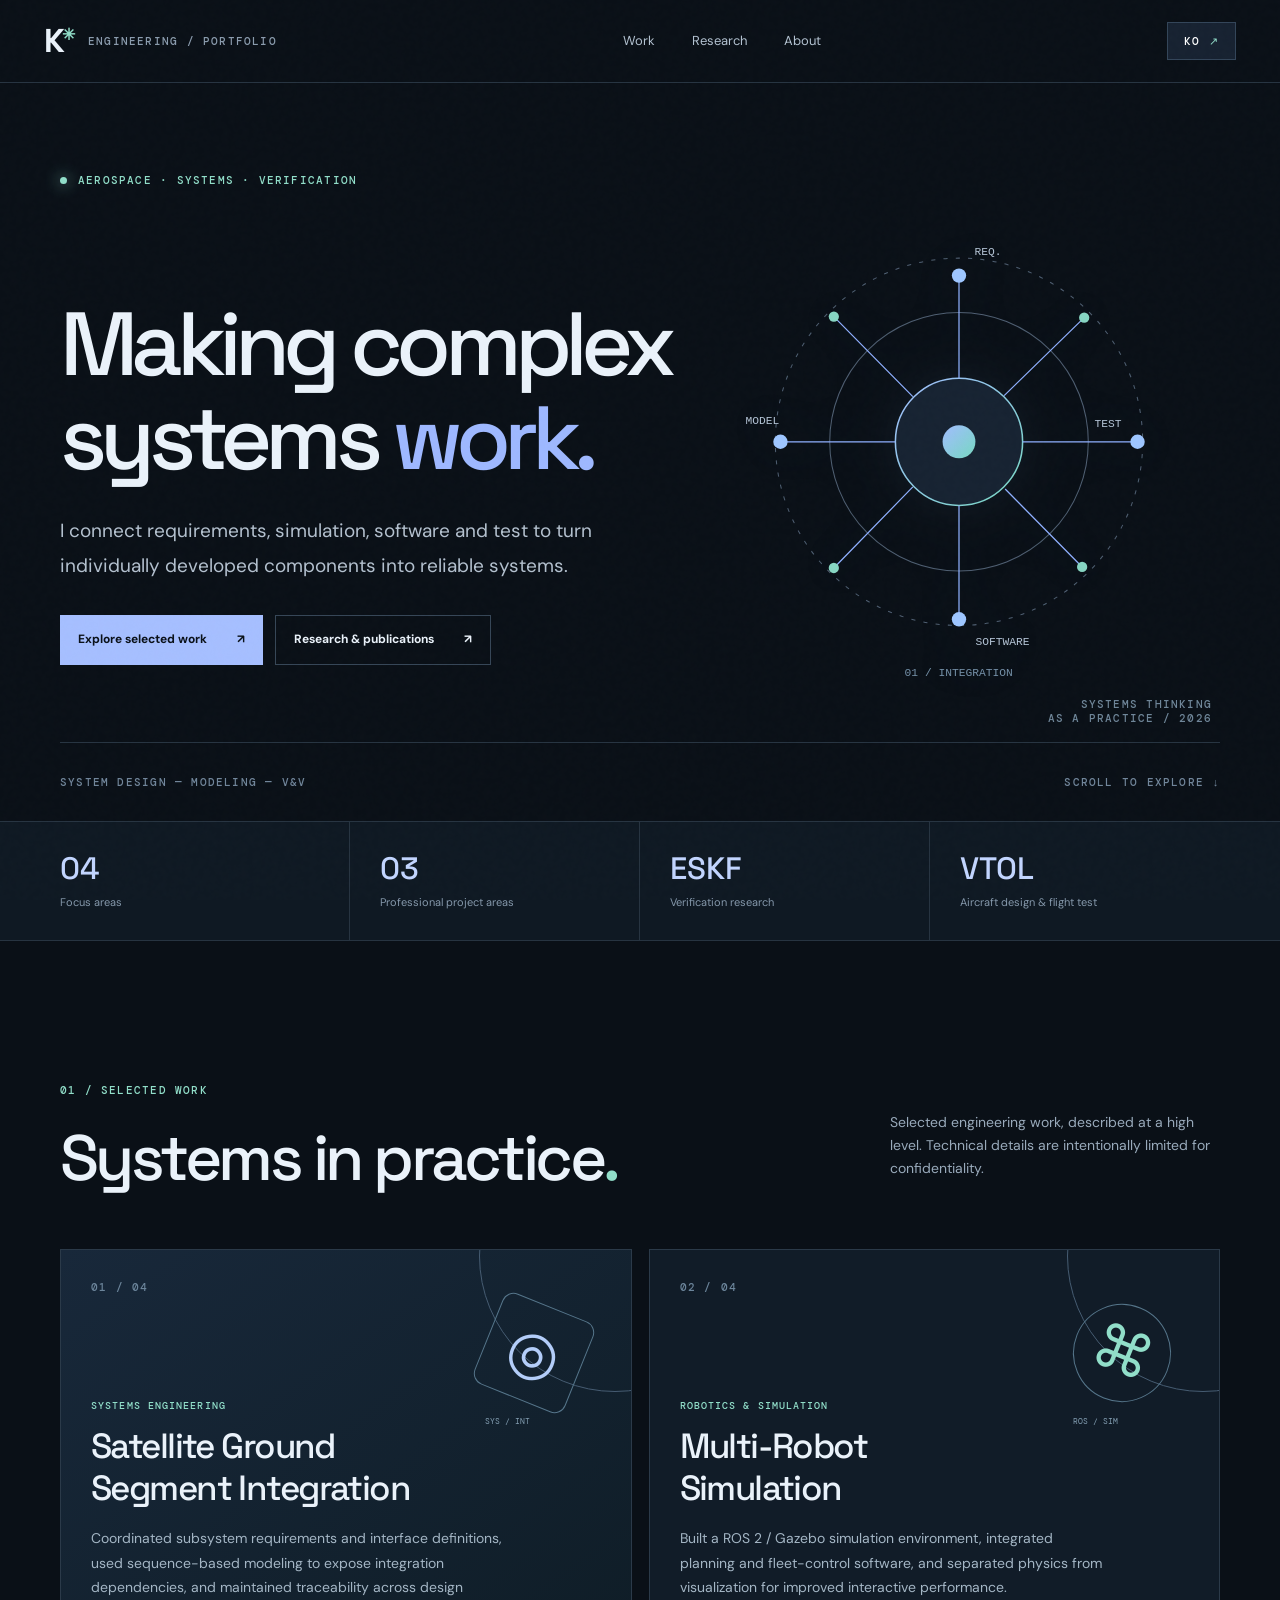
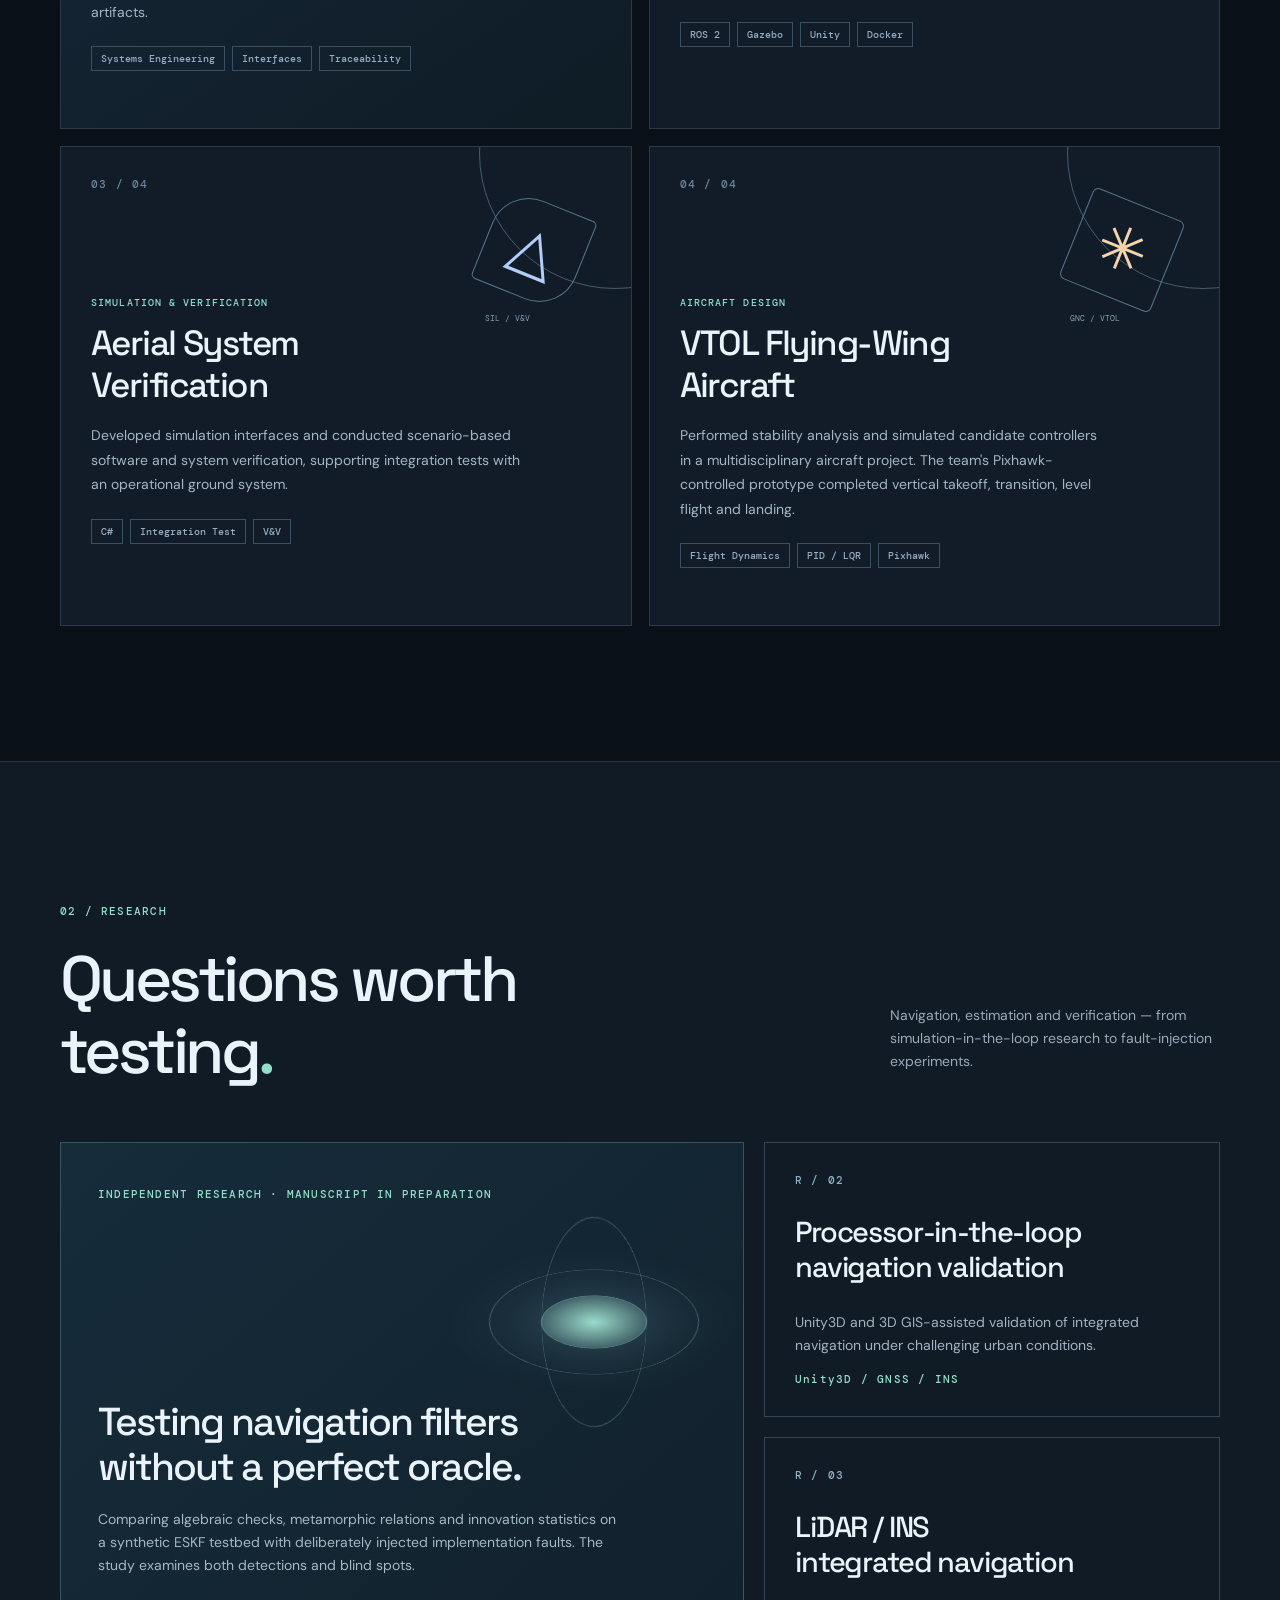
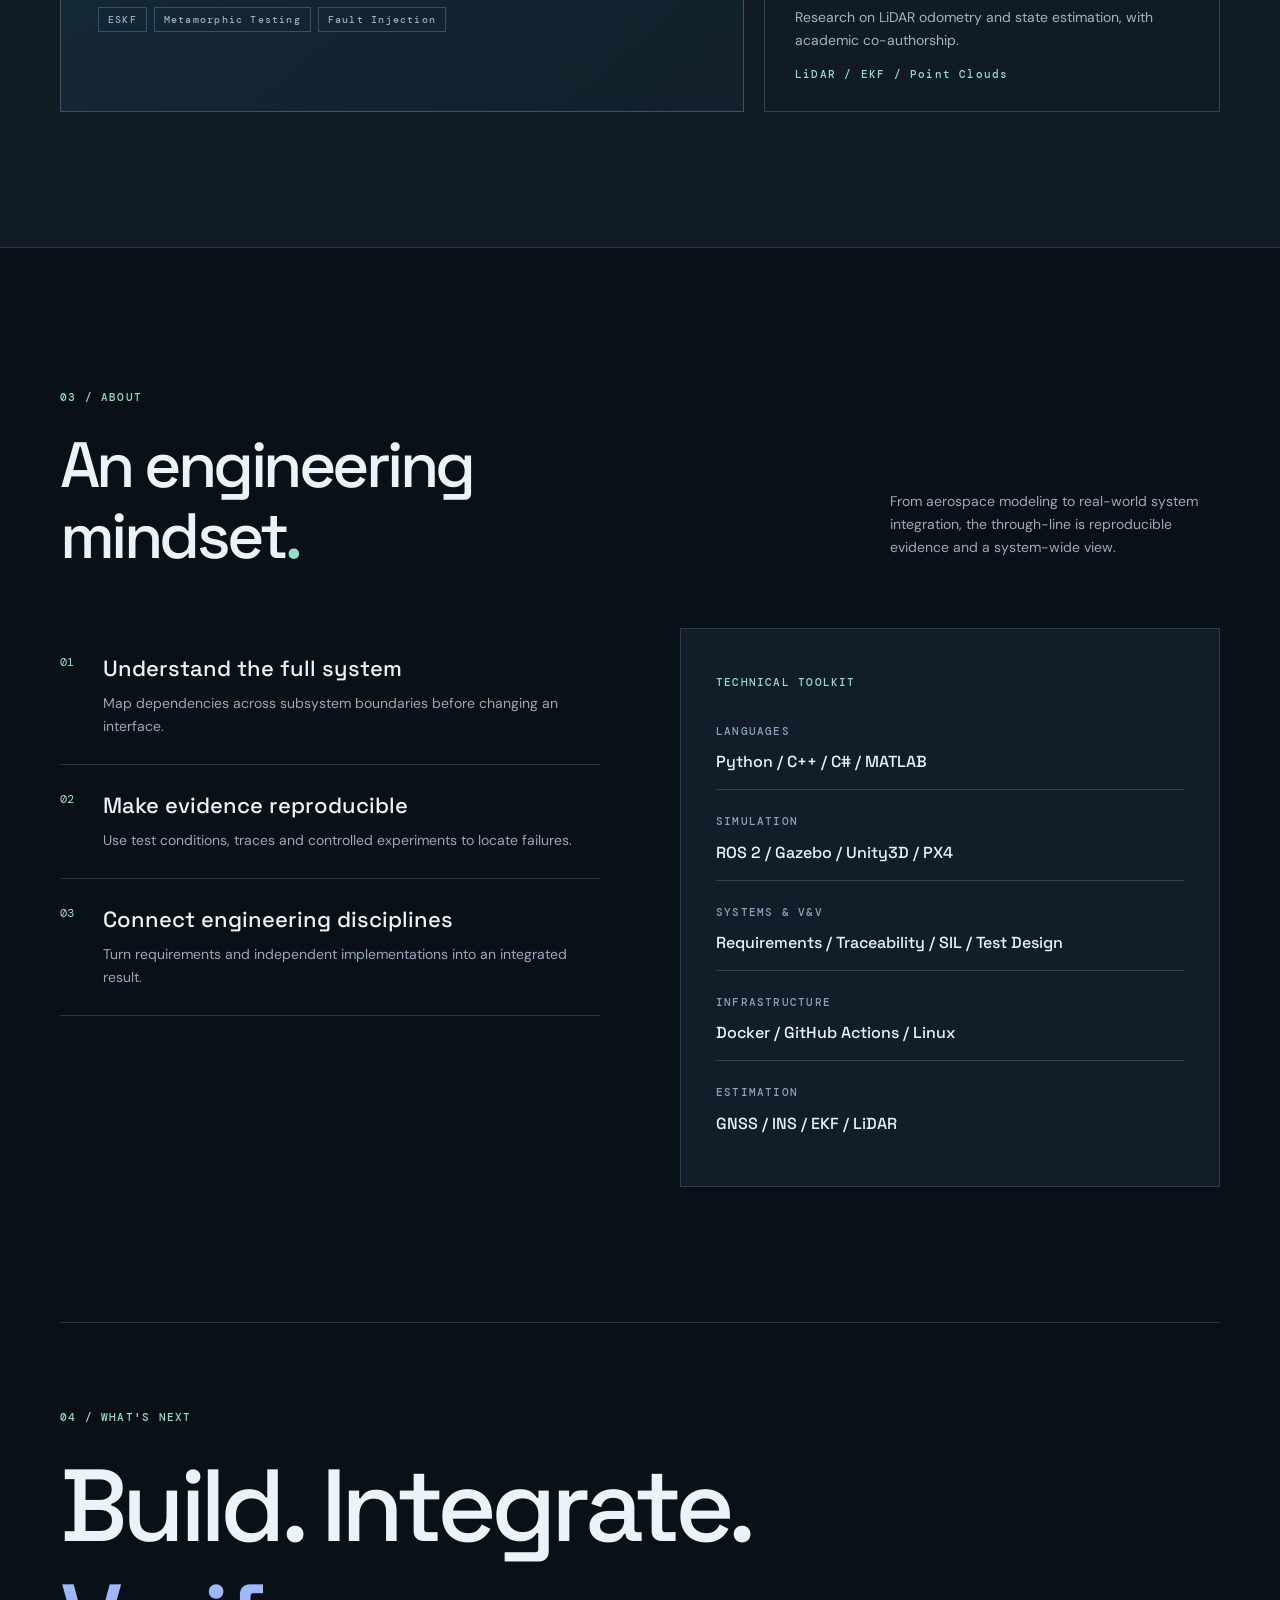
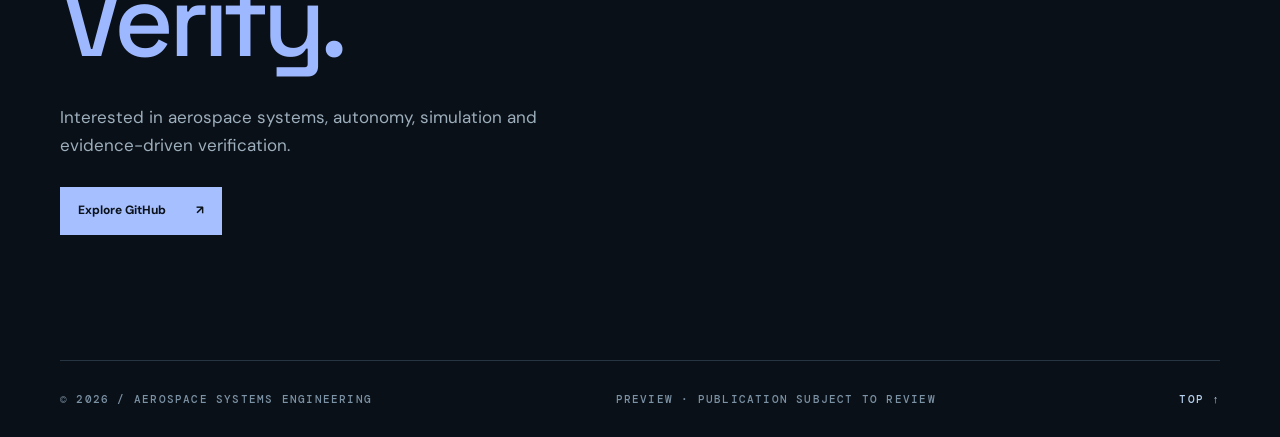
==== index.html @ 892a364b "Add files via upload" ====
<!DOCTYPE html>
<html lang="en">
<head>
<meta charset="UTF-8"><meta name="viewport" content="width=device-width, initial-scale=1.0">
<meta name="description" content="Aerospace systems engineering, integrated simulation and verification portfolio.">
<title>Aerospace Systems Engineer — Portfolio</title>
<link rel="stylesheet" href="styles.css">
</head>
<body>
<div class="grain" aria-hidden="true"></div>
<header class="topbar"><a href="#top" class="brand"><span class="brandmark">K<span class="asterisk">✳</span></span><span class="brandcaption">ENGINEERING / PORTFOLIO</span></a><nav aria-label="Main navigation"><a href="#work" data-en="Work" data-ko="프로젝트">Work</a><a href="#research" data-en="Research" data-ko="연구">Research</a><a href="#about" data-en="About" data-ko="소개">About</a></nav><button class="language" id="langToggle" aria-label="Switch language">KO <span>↗</span></button></header>
<main id="top">
<section class="hero wrap"><div class="hero-eyebrow"><span class="live-dot"></span><span data-en="AEROSPACE · SYSTEMS · VERIFICATION" data-ko="항공우주 · 체계종합 · 시험검증">AEROSPACE · SYSTEMS · VERIFICATION</span></div><div class="hero-main"><div><h1 data-en="Making complex<br>systems <em>work.</em>" data-ko="복잡한 체계를<br><em>하나의 시스템으로.</em>">Making complex<br>systems <em>work.</em></h1><p class="intro" data-en="I connect requirements, simulation, software and test to turn individually developed components into reliable systems." data-ko="요구사항, 시뮬레이션, 소프트웨어, 시험을 연결해 개별 구성요소를 신뢰할 수 있는 하나의 시스템으로 통합합니다.">I connect requirements, simulation, software and test to turn individually developed components into reliable systems.</p><div class="hero-actions"><a class="button primary" href="#work"><span data-en="Explore selected work" data-ko="프로젝트 살펴보기">Explore selected work</span> <span>↗</span></a><a class="button subtle" href="#research"><span data-en="Research & publications" data-ko="연구 및 논문">Research & publications</span> <span>↗</span></a></div></div><div class="hero-art" aria-label="Abstract systems diagram"><svg viewBox="0 0 460 480" fill="none" xmlns="http://www.w3.org/2000/svg"><defs><linearGradient id="g" x1="0" y1="0" x2="1" y2="1"><stop stop-color="#a2bdff"/><stop offset="1" stop-color="#77d8c2"/></linearGradient></defs><circle cx="230" cy="222" r="179" stroke="#4f5f72" stroke-width="1" stroke-dasharray="4 8"/><circle cx="230" cy="222" r="126" stroke="#4f5f72"/><circle cx="230" cy="222" r="62" fill="#172332" stroke="url(#g)" stroke-width="1.5"/><circle cx="230" cy="222" r="16" fill="url(#g)"/><g stroke="#8fb0ff" stroke-width="1.2"><path d="M230 160V60M292 222H404M230 284V395M168 222H56M185 178L108 100M274 177L352 101M275 268L350 344M185 266L108 345"/></g><g fill="#9ec6ff"><circle cx="230" cy="60" r="7"/><circle cx="404" cy="222" r="7"/><circle cx="230" cy="395" r="7"/><circle cx="56" cy="222" r="7"/></g><g fill="#87d6c3"><circle cx="108" cy="100" r="5"/><circle cx="352" cy="101" r="5"/><circle cx="350" cy="344" r="5"/><circle cx="108" cy="345" r="5"/></g><g font-size="11" font-family="monospace" fill="#b4c4d6"><text x="245" y="40">REQ.</text><text x="362" y="208">TEST</text><text x="246" y="420">SOFTWARE</text><text x="22" y="205">MODEL</text><text x="177" y="450" fill="#7490a8">01 / INTEGRATION</text></g></svg><span class="art-label">SYSTEMS THINKING<br>AS A PRACTICE / 2026</span></div></div><div class="hero-bottom"><span data-en="SYSTEM DESIGN — MODELING — V&V" data-ko="시스템 설계 — 모델링 — 시험검증">SYSTEM DESIGN — MODELING — V&V</span><span>SCROLL TO EXPLORE ↓</span></div></section>
<section class="strip"><div class="wrap stats"><div><b>04</b><span data-en="Focus areas" data-ko="핵심 역량 영역">Focus areas</span></div><div><b>03</b><span data-en="Professional project areas" data-ko="현업 프로젝트 분야">Professional project areas</span></div><div><b>ESKF</b><span data-en="Verification research" data-ko="항법 검증 연구">Verification research</span></div><div><b>VTOL</b><span data-en="Aircraft design & flight test" data-ko="기체 설계와 비행시험">Aircraft design & flight test</span></div></div></section>
<section class="section wrap" id="work"><div class="section-heading"><div><span class="overline">01 / SELECTED WORK</span><h2 data-en="Systems in practice<span>.</span>" data-ko="경험으로 만든 체계<span>.</span>">Systems in practice<span>.</span></h2></div><p data-en="Selected engineering work, described at a high level. Technical details are intentionally limited for confidentiality." data-ko="공개 가능한 범위의 경험만 일반화해 소개합니다. 업무 관련 기술 세부사항은 의도적으로 제외했습니다.">Selected engineering work, described at a high level. Technical details are intentionally limited for confidentiality.</p></div><div class="projects">
<article class="project featured"><div class="project-number">01 / 04</div><div class="project-icon"><span>◎</span><small>SYS / INT</small></div><div class="project-body"><p class="project-kicker" data-en="SYSTEMS ENGINEERING" data-ko="체계종합">SYSTEMS ENGINEERING</p><h3 data-en="Satellite Ground<br>Segment Integration" data-ko="위성 지상체<br>시스템 통합">Satellite Ground<br>Segment Integration</h3><p data-en="Coordinated subsystem requirements and interface definitions, used sequence-based modeling to expose integration dependencies, and maintained traceability across design artifacts." data-ko="구성요소별 요구사항과 인터페이스를 조율하고, 시퀀스 기반 모델링으로 데이터 연계를 분석했으며, 설계 산출물의 추적성을 관리했습니다.">Coordinated subsystem requirements and interface definitions, used sequence-based modeling to expose integration dependencies, and maintained traceability across design artifacts.</p><div class="chips"><span>Systems Engineering</span><span>Interfaces</span><span>Traceability</span></div></div></article>
<article class="project"><div class="project-number">02 / 04</div><div class="project-icon robot"><span>⌘</span><small>ROS / SIM</small></div><div class="project-body"><p class="project-kicker" data-en="ROBOTICS & SIMULATION" data-ko="로보틱스 및 시뮬레이션">ROBOTICS & SIMULATION</p><h3 data-en="Multi-Robot<br>Simulation" data-ko="다중 로봇<br>통합시뮬레이션">Multi-Robot<br>Simulation</h3><p data-en="Built a ROS 2 / Gazebo simulation environment, integrated planning and fleet-control software, and separated physics from visualization for improved interactive performance." data-ko="ROS 2/Gazebo 시뮬레이션을 개발하고 경로계획/관제 시스템을 연동했습니다. 물리 연산과 시각화를 분리해 실행 성능을 개선했습니다.">Built a ROS 2 / Gazebo simulation environment, integrated planning and fleet-control software, and separated physics from visualization for improved interactive performance.</p><div class="chips"><span>ROS 2</span><span>Gazebo</span><span>Unity</span><span>Docker</span></div></div></article>
<article class="project"><div class="project-number">03 / 04</div><div class="project-icon aircraft"><span>△</span><small>SIL / V&V</small></div><div class="project-body"><p class="project-kicker" data-en="SIMULATION & VERIFICATION" data-ko="시뮬레이션 및 검증">SIMULATION & VERIFICATION</p><h3 data-en="Aerial System<br>Verification" data-ko="무인 시스템<br>연동검증">Aerial System<br>Verification</h3><p data-en="Developed simulation interfaces and conducted scenario-based software and system verification, supporting integration tests with an operational ground system." data-ko="모의 SW 인터페이스 기능을 개발하고, 실제 지상체와 연동하는 시나리오 기반 시스템 검증 및 시험을 수행했습니다.">Developed simulation interfaces and conducted scenario-based software and system verification, supporting integration tests with an operational ground system.</p><div class="chips"><span>C#</span><span>Integration Test</span><span>V&V</span></div></div></article>
<article class="project"><div class="project-number">04 / 04</div><div class="project-icon flight"><span>✳</span><small>GNC / VTOL</small></div><div class="project-body"><p class="project-kicker" data-en="AIRCRAFT DESIGN" data-ko="비행체 설계">AIRCRAFT DESIGN</p><h3 data-en="VTOL Flying-Wing<br>Aircraft" data-ko="VTOL Flying-Wing<br>비행체">VTOL Flying-Wing<br>Aircraft</h3><p data-en="Performed stability analysis and simulated candidate controllers in a multidisciplinary aircraft project. The team's Pixhawk-controlled prototype completed vertical takeoff, transition, level flight and landing." data-ko="팀 설계 프로젝트에서 안정성 분석과 제어기 시뮬레이션을 수행했습니다. Pixhawk 기반 기체는 수직이륙, 천이, 수평비행, 착륙에 성공했습니다.">Performed stability analysis and simulated candidate controllers in a multidisciplinary aircraft project. The team's Pixhawk-controlled prototype completed vertical takeoff, transition, level flight and landing.</p><div class="chips"><span>Flight Dynamics</span><span>PID / LQR</span><span>Pixhawk</span></div></div></article>
</div></section>
<section class="section research-section" id="research"><div class="wrap"><div class="section-heading"><div><span class="overline">02 / RESEARCH</span><h2 data-en="Questions worth<br>testing<span>.</span>" data-ko="검증할 가치가 있는<br>질문들<span>.</span>">Questions worth<br>testing<span>.</span></h2></div><p data-en="Navigation, estimation and verification — from simulation-in-the-loop research to fault-injection experiments." data-ko="항법, 상태추정, 검증 — PILS 연구부터 결함 주입 기반 시험까지 이어지는 연구입니다.">Navigation, estimation and verification — from simulation-in-the-loop research to fault-injection experiments.</p></div><div class="research-grid"><article class="research-feature"><span class="research-tag" data-en="INDEPENDENT RESEARCH · MANUSCRIPT IN PREPARATION" data-ko="개인 연구 · 논문 초고 작성 완료 / 미투고">INDEPENDENT RESEARCH · MANUSCRIPT IN PREPARATION</span><div class="orb"><div></div><div></div><div></div></div><h3 data-en="Testing navigation filters<br>without a perfect oracle." data-ko="정답 없이 항법 필터를<br>어떻게 검증할까?">Testing navigation filters<br>without a perfect oracle.</h3><p data-en="Comparing algebraic checks, metamorphic relations and innovation statistics on a synthetic ESKF testbed with deliberately injected implementation faults. The study examines both detections and blind spots." data-ko="합성 관측 기반 ESKF에 대수적 검사, 메타모픽 관계, 혁신 통계를 적용해 의도적인 구현 결함을 탐지할 수 있는지 비교했습니다. 검출 결과뿐 아니라 사각지대도 분석합니다.">Comparing algebraic checks, metamorphic relations and innovation statistics on a synthetic ESKF testbed with deliberately injected implementation faults. The study examines both detections and blind spots.</p><div class="research-foot"><span>ESKF</span><span>Metamorphic Testing</span><span>Fault Injection</span></div></article><div class="research-side"><article><span class="small-number">R / 02</span><h3 data-en="Processor-in-the-loop<br>navigation validation" data-ko="PILS 기반<br>복합항법 검증">Processor-in-the-loop<br>navigation validation</h3><p data-en="Unity3D and 3D GIS-assisted validation of integrated navigation under challenging urban conditions." data-ko="Unity3D와 3D GIS를 활용한 도심 GNSS 음영환경 복합항법 성능 검증 연구.">Unity3D and 3D GIS-assisted validation of integrated navigation under challenging urban conditions.</p><span class="mini-meta">Unity3D / GNSS / INS</span></article><article><span class="small-number">R / 03</span><h3 data-en="LiDAR / INS<br>integrated navigation" data-ko="LiDAR / INS<br>복합항법">LiDAR / INS<br>integrated navigation</h3><p data-en="Research on LiDAR odometry and state estimation, with academic co-authorship." data-ko="LiDAR odometry 및 상태추정 기반 복합항법 연구와 학술 논문 공저.">Research on LiDAR odometry and state estimation, with academic co-authorship.</p><span class="mini-meta">LiDAR / EKF / Point Clouds</span></article></div></div></div></section>
<section class="section wrap" id="about"><div class="section-heading"><div><span class="overline">03 / ABOUT</span><h2 data-en="An engineering<br>mindset<span>.</span>" data-ko="문제를 풀어내는<br>방식<span>.</span>">An engineering<br>mindset<span>.</span></h2></div><p data-en="From aerospace modeling to real-world system integration, the through-line is reproducible evidence and a system-wide view." data-ko="항공우주 모델링에서 현업 체계 통합까지, 일관된 접근법은 시스템 전체를 보고 재현 가능한 근거로 판단하는 것입니다.">From aerospace modeling to real-world system integration, the through-line is reproducible evidence and a system-wide view.</p></div><div class="about-grid"><div class="principles"><div><span>01</span><div><h4 data-en="Understand the full system" data-ko="시스템 전체를 이해하기">Understand the full system</h4><p data-en="Map dependencies across subsystem boundaries before changing an interface." data-ko="개별 인터페이스를 바꾸기 전에 구성요소 간 의존관계부터 분석합니다.">Map dependencies across subsystem boundaries before changing an interface.</p></div></div><div><span>02</span><div><h4 data-en="Make evidence reproducible" data-ko="재현 가능한 근거 만들기">Make evidence reproducible</h4><p data-en="Use test conditions, traces and controlled experiments to locate failures." data-ko="시험조건과 로그, 통제된 실험으로 결함의 원인을 좁힙니다.">Use test conditions, traces and controlled experiments to locate failures.</p></div></div><div><span>03</span><div><h4 data-en="Connect engineering disciplines" data-ko="서로 다른 개발 분야 연결하기">Connect engineering disciplines</h4><p data-en="Turn requirements and independent implementations into an integrated result." data-ko="요구사항과 개별 개발 결과물을 일관된 통합 체계로 연결합니다.">Turn requirements and independent implementations into an integrated result.</p></div></div></div><div class="skills-panel"><p class="overline">TECHNICAL TOOLKIT</p><div class="skillgroup"><span>LANGUAGES</span><p>Python / C++ / C# / MATLAB</p></div><div class="skillgroup"><span>SIMULATION</span><p>ROS 2 / Gazebo / Unity3D / PX4</p></div><div class="skillgroup"><span>SYSTEMS & V&V</span><p>Requirements / Traceability / SIL / Test Design</p></div><div class="skillgroup"><span>INFRASTRUCTURE</span><p>Docker / GitHub Actions / Linux</p></div><div class="skillgroup"><span>ESTIMATION</span><p>GNSS / INS / EKF / LiDAR</p></div></div></div></section>
<section class="outro wrap"><span class="overline">04 / WHAT'S NEXT</span><h2 data-en="Build. Integrate.<br><em>Verify.</em>" data-ko="설계하고, 통합하고,<br><em>검증합니다.</em>">Build. Integrate.<br><em>Verify.</em></h2><p data-en="Interested in aerospace systems, autonomy, simulation and evidence-driven verification." data-ko="항공우주 체계종합, 자율시스템, 시뮬레이션과 근거 중심 검증에 관심이 있습니다.">Interested in aerospace systems, autonomy, simulation and evidence-driven verification.</p><a class="button primary" href="https://github.com/nako94" target="_blank" rel="noopener"><span data-en="Explore GitHub" data-ko="GitHub 보기">Explore GitHub</span> ↗</a></section>
</main><footer class="footer wrap"><span>© 2026 / AEROSPACE SYSTEMS ENGINEERING</span><span data-en="PREVIEW · PUBLICATION SUBJECT TO REVIEW" data-ko="미리보기 · 외부 공개 전 검토 필요">PREVIEW · PUBLICATION SUBJECT TO REVIEW</span><a href="#top">TOP ↑</a></footer>
<script src="script.js"></script></body></html>
---- styles.css ----
@import url('https://fonts.googleapis.com/css2?family=DM+Mono:wght@400;500&family=DM+Sans:wght@400;500;600;700&family=Space+Grotesk:wght@400;500;600;700&display=swap');
:root{--bg:#0a1017;--panel:#111a25;--border:#273441;--muted:#8b9cae;--text:#eaf2fa;--accent:#9eb8ff;--mint:#91dec9}*{box-sizing:border-box}html{scroll-behavior:smooth}body{background:var(--bg);color:var(--text);margin:0;font-family:'DM Sans',sans-serif;line-height:1.65}a{color:inherit;text-decoration:none}.grain{position:fixed;inset:0;pointer-events:none;z-index:6;opacity:.13;background-image:url("data:image/svg+xml,%3Csvg viewBox='0 0 180 180' xmlns='http://www.w3.org/2000/svg'%3E%3Cfilter id='n'%3E%3CfeTurbulence type='fractalNoise' baseFrequency='.8' numOctaves='3' stitchTiles='stitch'/%3E%3C/filter%3E%3Crect width='100%25' height='100%25' opacity='.13' filter='url(%23n)'/%3E%3C/svg%3E")}.wrap{width:min(1160px,calc(100% - 88px));margin:auto}.topbar{height:83px;border-bottom:1px solid var(--border);display:flex;align-items:center;justify-content:space-between;padding:0 44px}.brand{display:flex;align-items:center;gap:17px}.brandmark{font:700 33px 'Space Grotesk';letter-spacing:-4px}.asterisk{color:var(--mint);font-size:16px;vertical-align:super;margin-left:1px}.brandcaption,.overline,.hero-eyebrow,.project-kicker,.research-tag,.skillgroup>span,.footer,.art-label,.small-number,.project-number,.hero-bottom,.chips,.research-foot,.mini-meta,.language{font:500 11px 'DM Mono',monospace;letter-spacing:.11em}.brandcaption{color:var(--muted)}nav{display:flex;gap:37px;font-size:13px;color:#b3c2d1}nav a:hover{color:var(--mint)}.language{background:#172231;border:1px solid #334559;color:#fff;padding:11px 16px;cursor:pointer}.language span{color:var(--mint)}.hero{padding-top:90px}.hero-eyebrow{color:var(--mint);display:flex;gap:11px;align-items:center}.live-dot{height:7px;width:7px;background:var(--mint);border-radius:50%;box-shadow:0 0 15px #8bdbc9}.hero-main{display:grid;grid-template-columns:1.1fr .9fr;align-items:center;min-height:555px}.hero h1{font-family:'Space Grotesk',sans-serif;font-weight:500;font-size:clamp(64px,7vw,106px);line-height:1.05;letter-spacing:-.075em;margin:33px 0 29px}.hero h1 em,.outro h2 em{font-style:normal;color:var(--accent)}.intro{color:#b4c1cf;max-width:560px;font-size:19px;line-height:1.8}.hero-actions{display:flex;gap:12px;margin-top:32px;flex-wrap:wrap}.button{font-size:12px;display:inline-flex;gap:30px;align-items:center;justify-content:space-between;padding:14px 18px;font-weight:700}.primary{background:#a6bfff;color:#0a1119}.primary:hover{background:#c5d4ff}.subtle{border:1px solid #364657}.subtle:hover{border-color:#a6bfff}.hero-art{position:relative;padding:25px}.hero-art svg{width:100%;filter:drop-shadow(0 0 22px #6a89aa16)}.art-label{position:absolute;right:8px;bottom:15px;color:#6f8699;text-align:right}.hero-bottom{display:flex;justify-content:space-between;color:#71869b;padding:32px 0;border-top:1px solid var(--border)}.strip{background:#0f1923;border-block:1px solid var(--border)}.stats{display:grid;grid-template-columns:repeat(4,1fr)}.stats div{padding:26px 30px;border-right:1px solid var(--border)}.stats div:first-child{padding-left:0}.stats div:last-child{border:0}.stats b{font:500 31px 'Space Grotesk';display:block;color:#c2d5ff}.stats span{font-size:11px;color:#8598ab}.section{padding-block:135px}.section-heading{display:flex;justify-content:space-between;align-items:end;gap:50px;margin-bottom:55px}.overline{color:var(--mint)}h2{font:500 clamp(40px,5vw,66px)/1.12 'Space Grotesk';letter-spacing:-.055em;margin:20px 0 0}h2 span{color:var(--mint)}.section-heading>p{color:#99aabb;max-width:330px;font-size:14px}.projects{display:grid;grid-template-columns:repeat(2,1fr);gap:17px}.project{background:#111c28;border:1px solid #2b3a49;min-height:480px;padding:30px;position:relative;overflow:hidden}.project:before{content:"";position:absolute;top:-130px;right:-120px;width:270px;height:270px;border-radius:50%;border:1px solid #465c72}.project.featured{background:linear-gradient(145deg,#18283a,#0e1c25)}.project-number{color:#6c859b}.project-icon{height:98px;width:98px;position:absolute;right:48px;top:54px;border:1px solid #55758a;display:grid;place-items:center;transform:rotate(22deg);border-radius:12px;color:#b3cdf9}.project-icon span{font:60px 'Space Grotesk';line-height:1}.project-icon small{font:8px 'DM Mono';position:absolute;bottom:-30px;transform:rotate(-22deg);white-space:nowrap;color:#849fb3}.project-icon.robot{border-radius:50%;color:var(--mint)}.project-icon.aircraft{border-radius:40% 5% 40% 5%}.project-icon.flight{border-radius:6px;color:#f5d4ad}.project-body{position:relative;margin-top:105px}.project-kicker{color:var(--mint);font-size:10px}.project h3{font:500 35px/1.18 'Space Grotesk';letter-spacing:-.045em;margin:14px 0 17px}.project p:not(.project-kicker){max-width:430px;color:#a4b6c5;font-size:14px;line-height:1.75}.chips{display:flex;flex-wrap:wrap;gap:7px;margin-top:22px;letter-spacing:0}.chips span,.research-foot span{border:1px solid #365064;color:#96acc3;font-size:10px;padding:5px 9px}.research-section{background:#101b26;border-top:1px solid var(--border);border-bottom:1px solid var(--border)}.research-grid{display:grid;grid-template-columns:1.2fr .8fr;gap:20px}.research-feature{border:1px solid #3b5264;background:linear-gradient(140deg,#162c3b,#11202b);padding:37px;min-height:570px;position:relative;overflow:hidden}.research-tag{color:var(--mint);position:relative;z-index:2}.research-feature h3{font:500 39px/1.16 'Space Grotesk';letter-spacing:-.05em;margin:192px 0 19px;position:relative;z-index:2}.research-feature>p{color:#a4b8c5;max-width:520px;font-size:14px;position:relative;z-index:2}.research-foot{display:flex;gap:7px;flex-wrap:wrap;margin-top:30px}.orb{position:absolute;right:44px;top:74px;width:210px;height:210px}.orb div{position:absolute;border-radius:50%;border:1px solid #8bc6d05e;inset:0;transform:rotateX(60deg) rotate(25deg)}.orb div:nth-child(2){transform:rotateY(60deg) rotate(-35deg)}.orb div:nth-child(3){inset:52px;background:radial-gradient(circle,#9adaca,#719bc01a);box-shadow:0 0 90px #85b9ca66}.research-side{display:grid;gap:20px}.research-side article{border:1px solid #334556;padding:30px;display:flex;flex-direction:column}.small-number{color:#91b0c5}.research-side h3{font:500 29px/1.2 'Space Grotesk';letter-spacing:-.04em;margin:28px 0 12px}.research-side p{font-size:14px;color:#a3b3c1}.mini-meta{margin-top:auto;color:var(--mint)}.about-grid{display:grid;grid-template-columns:1fr 1fr;gap:80px}.principles>div{display:flex;gap:29px;padding:26px 0;border-bottom:1px solid var(--border)}.principles>div>span{font:12px 'DM Mono';color:var(--mint)}.principles h4{font:500 22px 'Space Grotesk';margin:0 0 10px}.principles p{color:#96a9bb;font-size:14px;margin:0}.skills-panel{background:#111e2a;border:1px solid #2c3e4b;padding:35px}.skillgroup{padding:17px 0;border-bottom:1px solid #304253}.skillgroup:last-child{border:0}.skillgroup span{color:#8aa3ba}.skillgroup p{font:500 16px 'Space Grotesk';margin:8px 0 0}.outro{padding:80px 0 125px;border-top:1px solid var(--border)}.outro h2{font-size:clamp(64px,8vw,106px)}.outro p{color:#9daebc;font-size:17px;max-width:560px;margin:24px 0 28px}.footer{border-top:1px solid var(--border);padding-block:31px;display:flex;justify-content:space-between;gap:20px;color:#7b91a4}.footer a{color:#b6d1ed}:focus-visible{outline:2px solid var(--mint);outline-offset:5px}@media(max-width:850px){.wrap{width:min(100% - 36px,1160px)}.topbar{padding:0 18px;height:72px}.brandcaption{display:none}nav{gap:15px}.hero{padding-top:56px}.hero-main{grid-template-columns:1fr}.hero-art{max-width:430px;margin:auto;opacity:.76}.hero h1{font-size:clamp(52px,11vw,84px)}.stats{grid-template-columns:repeat(2,1fr)}.stats div{padding-left:15px!important;border-bottom:1px solid var(--border)}.projects,.research-grid,.about-grid{grid-template-columns:1fr}.section{padding-block:88px}.section-heading{display:block}.section-heading>p{max-width:680px}.about-grid{gap:35px}.footer{flex-wrap:wrap}}@media(max-width:470px){nav a:nth-child(2){display:none}.hero h1{font-size:54px}.intro{font-size:16px}.hero-main{min-height:0}.hero-art{padding:0}.hero-bottom{font-size:9px}.project{min-height:470px;padding:23px}.project h3{font-size:30px}.project-icon{top:50px;right:35px;width:76px;height:76px}.research-feature{padding:24px;min-height:620px}.research-feature h3{font-size:33px;margin-top:225px}.orb{right:-10px}.research-side article{min-height:280px}.footer{font-size:9px}}
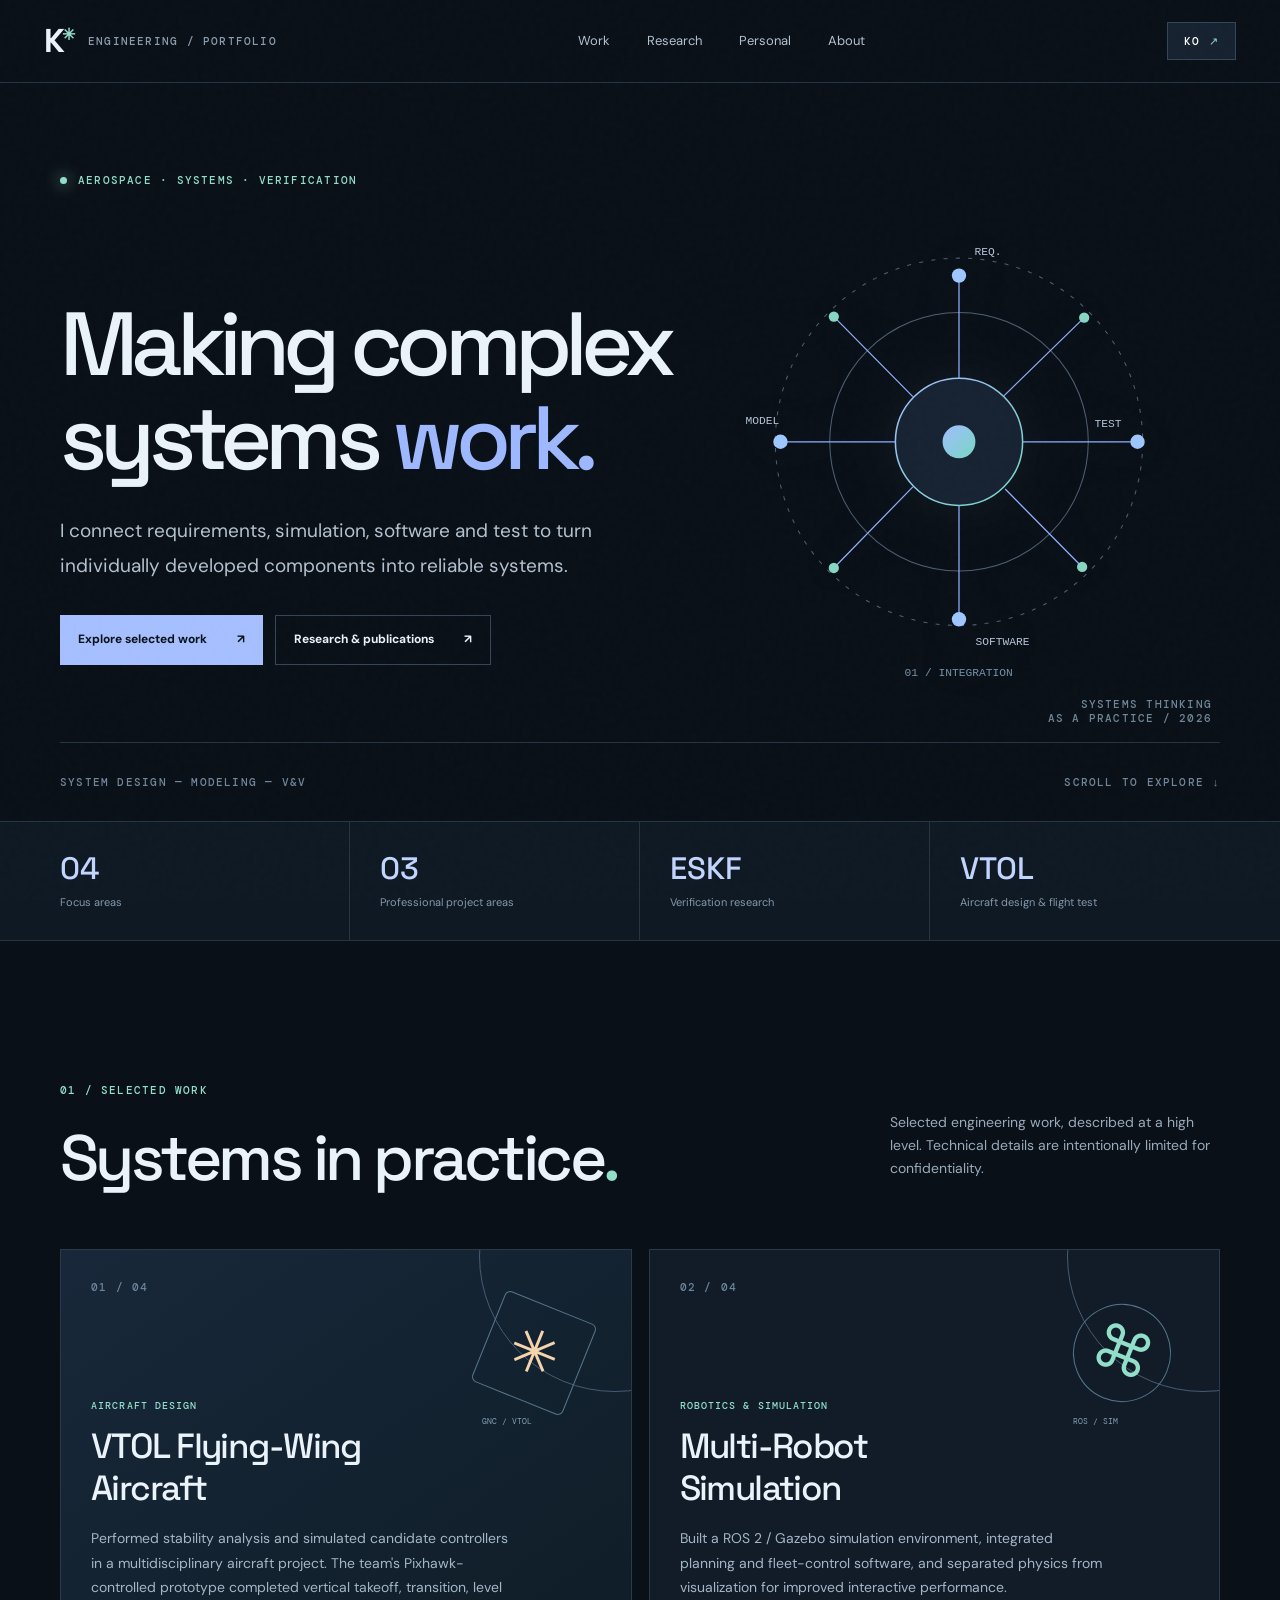
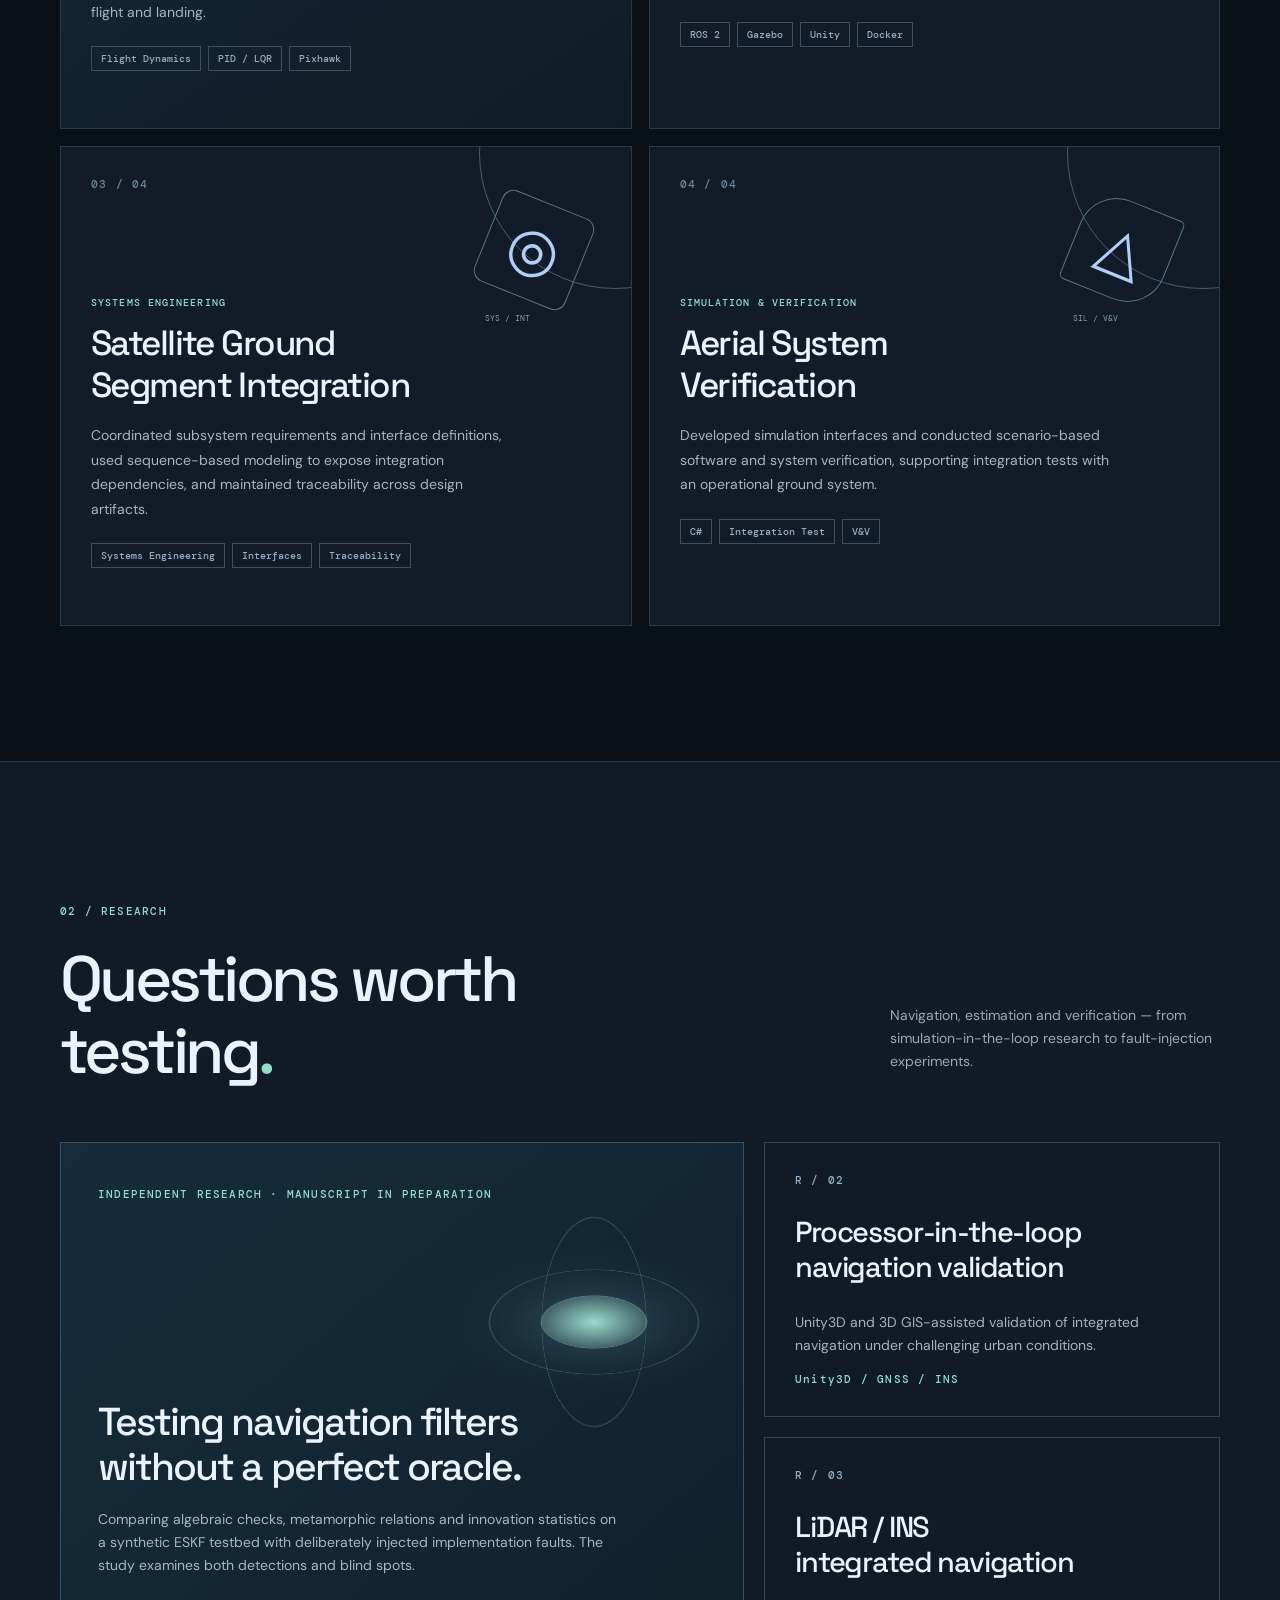
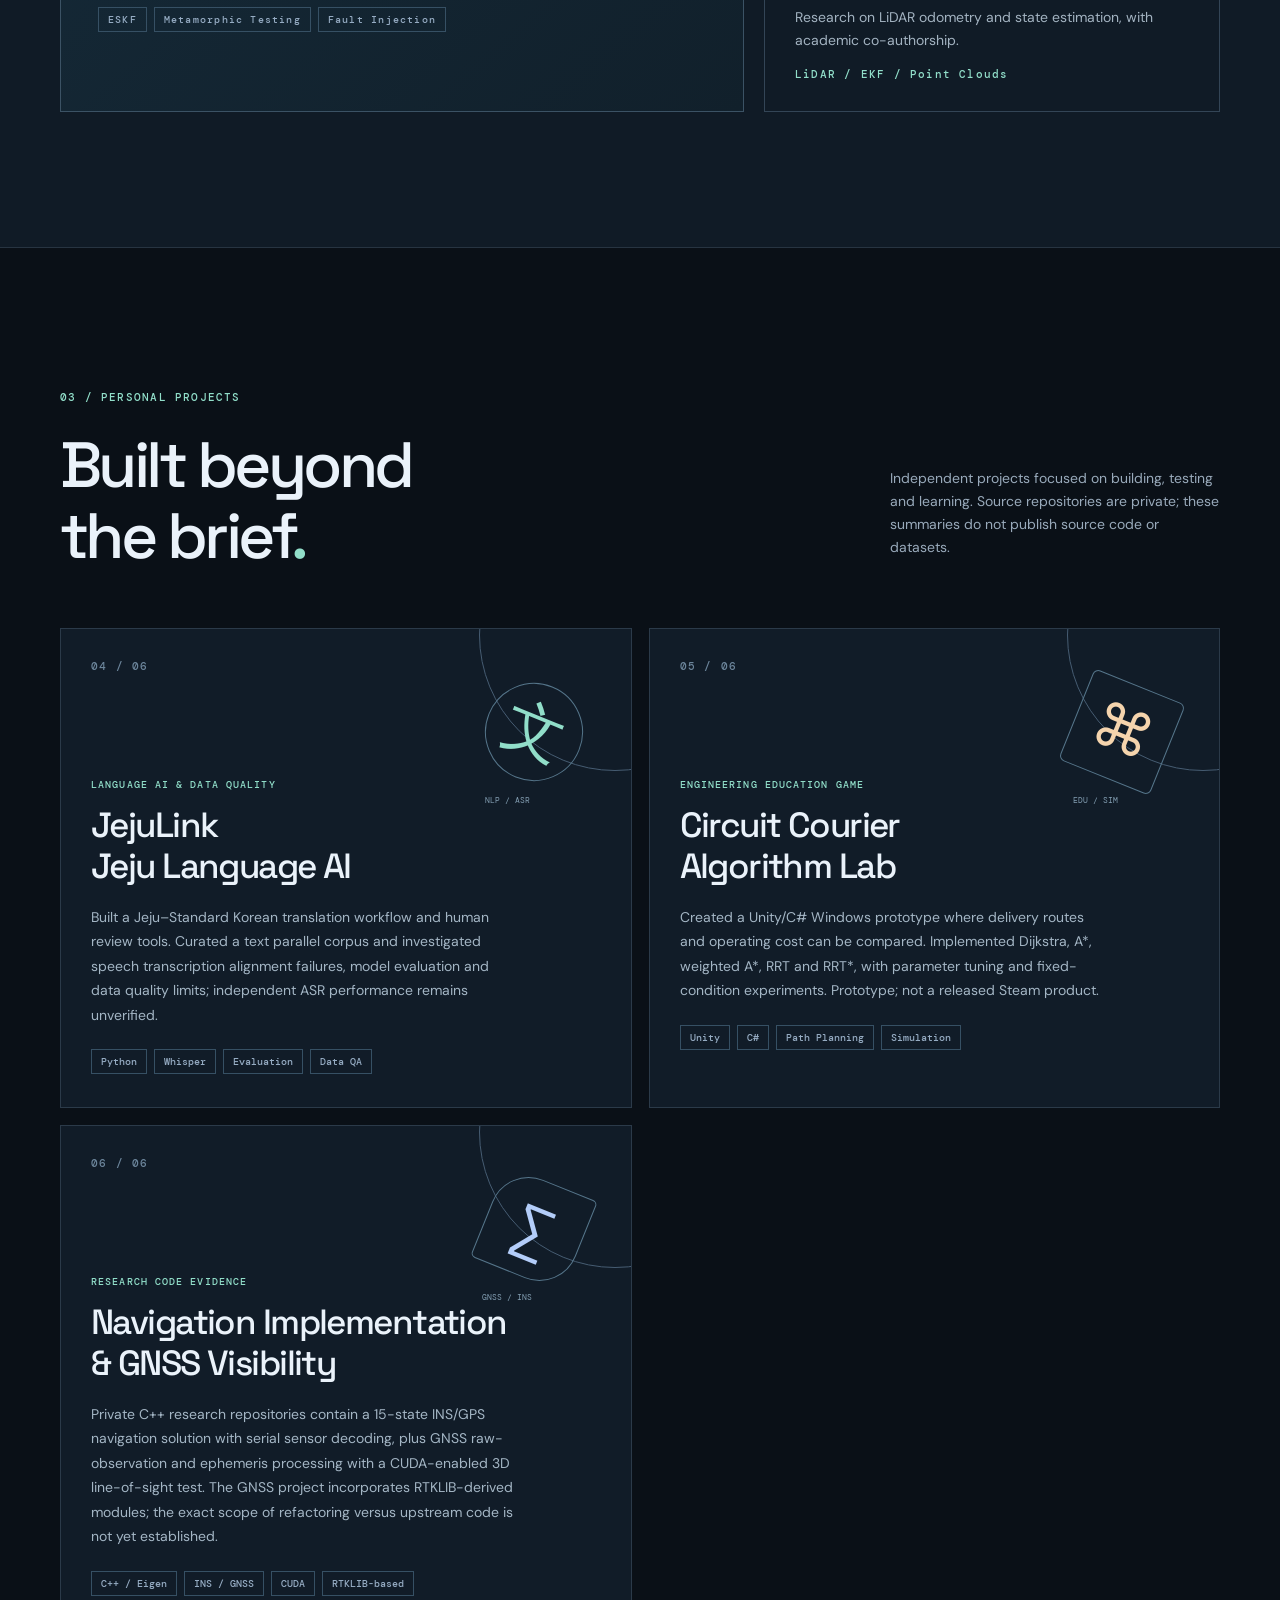
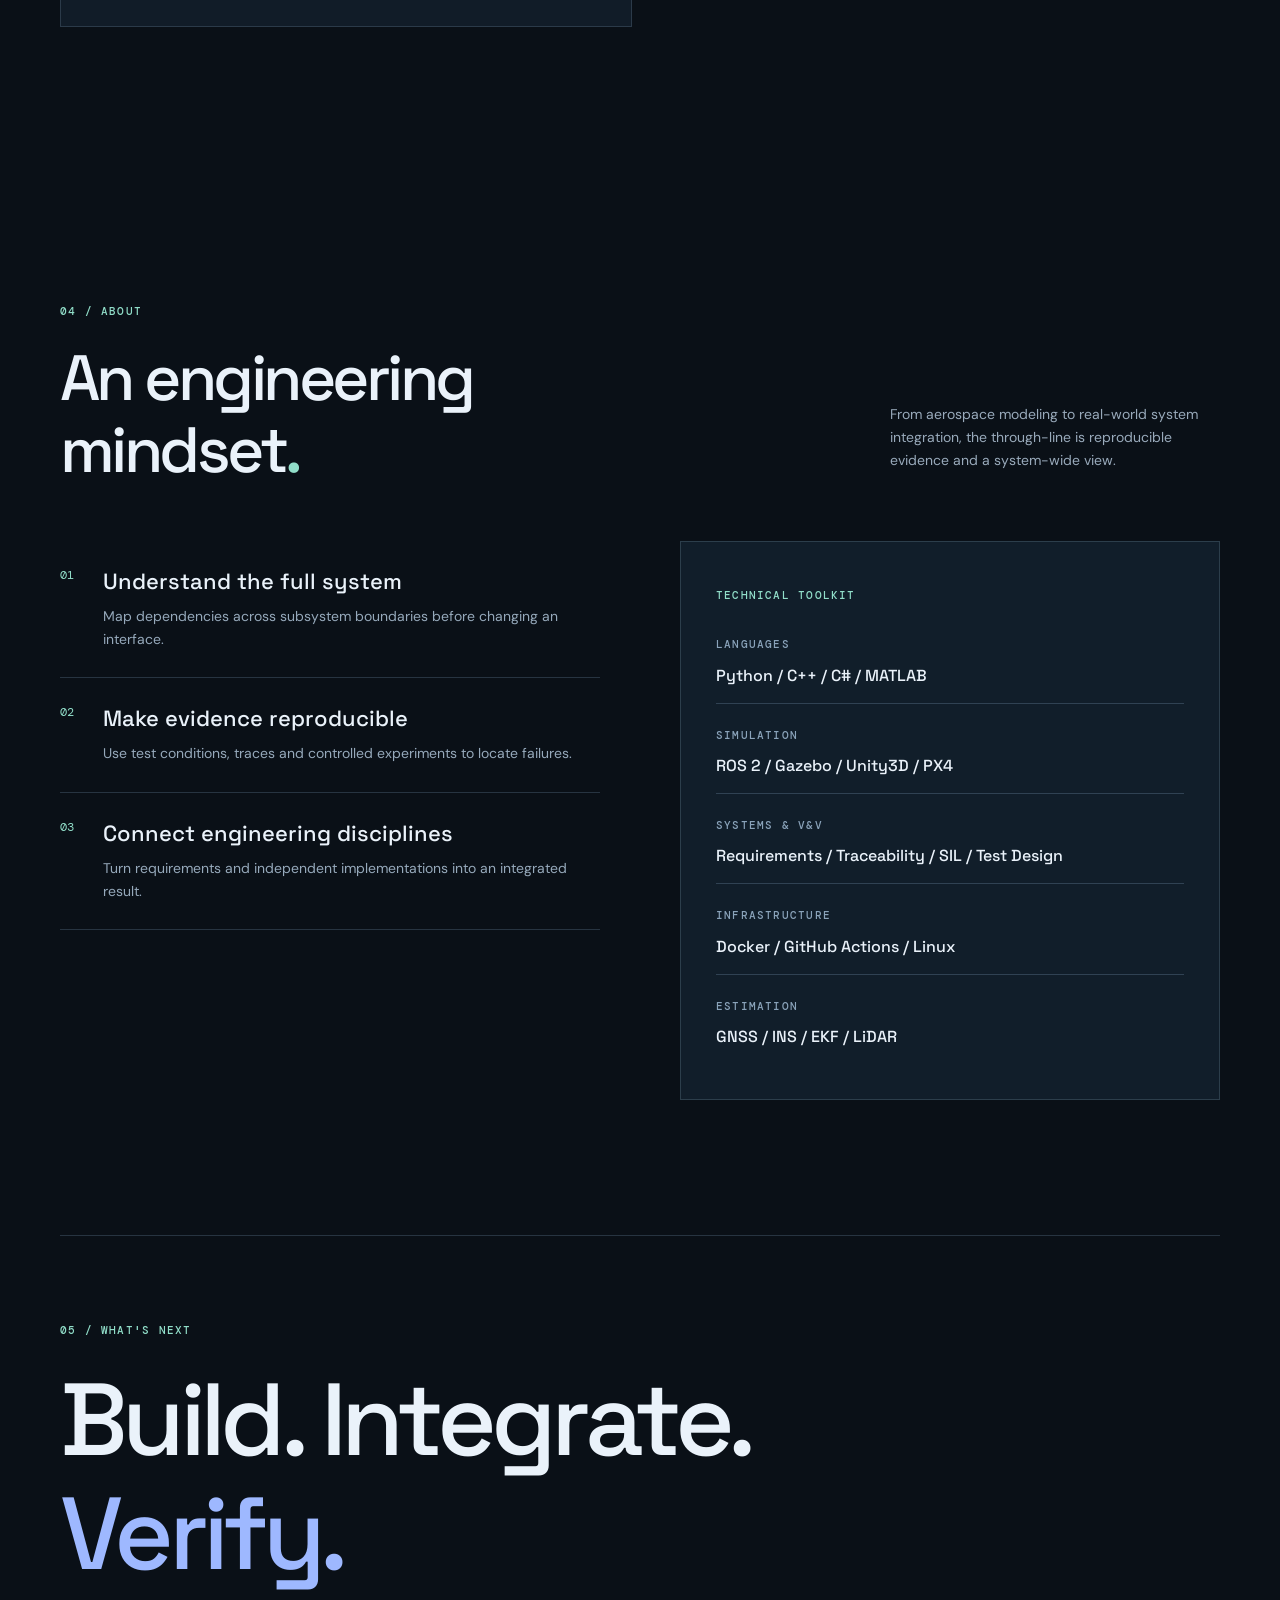
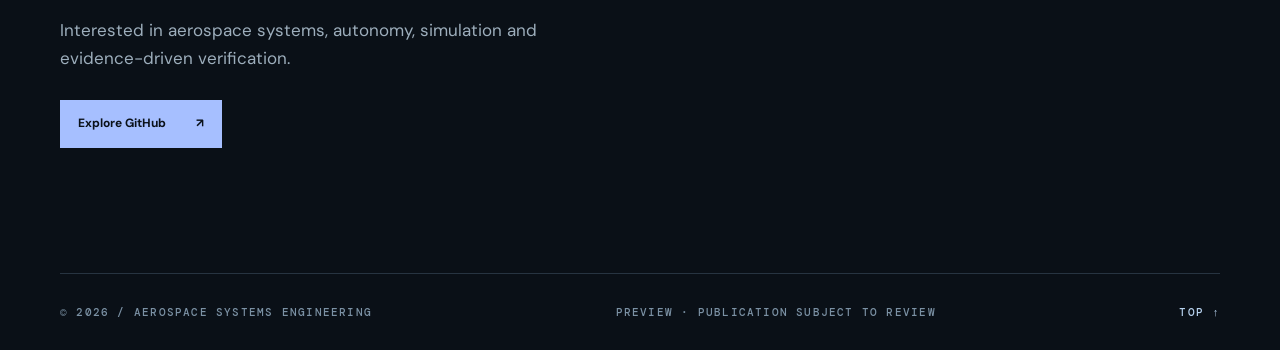
==== commit ce4c83a6: "feat(portfolio): prioritize VTOL and robot work; add personal projects and reviewed navigation code " ====
--- a/index.html
+++ b/index.html
@@ -8,18 +8,23 @@
 </head>
 <body>
 <div class="grain" aria-hidden="true"></div>
-<header class="topbar"><a href="#top" class="brand"><span class="brandmark">K<span class="asterisk">✳</span></span><span class="brandcaption">ENGINEERING / PORTFOLIO</span></a><nav aria-label="Main navigation"><a href="#work" data-en="Work" data-ko="프로젝트">Work</a><a href="#research" data-en="Research" data-ko="연구">Research</a><a href="#about" data-en="About" data-ko="소개">About</a></nav><button class="language" id="langToggle" aria-label="Switch language">KO <span>↗</span></button></header>
+<header class="topbar"><a href="#top" class="brand"><span class="brandmark">K<span class="asterisk">✳</span></span><span class="brandcaption">ENGINEERING / PORTFOLIO</span></a><nav aria-label="Main navigation"><a href="#work" data-en="Work" data-ko="프로젝트">Work</a><a href="#research" data-en="Research" data-ko="연구">Research</a><a href="#personal" data-en="Personal" data-ko="개인 프로젝트">Personal</a><a href="#about" data-en="About" data-ko="소개">About</a></nav><button class="language" id="langToggle" aria-label="Switch language">KO <span>↗</span></button></header>
 <main id="top">
 <section class="hero wrap"><div class="hero-eyebrow"><span class="live-dot"></span><span data-en="AEROSPACE · SYSTEMS · VERIFICATION" data-ko="항공우주 · 체계종합 · 시험검증">AEROSPACE · SYSTEMS · VERIFICATION</span></div><div class="hero-main"><div><h1 data-en="Making complex<br>systems <em>work.</em>" data-ko="복잡한 체계를<br><em>하나의 시스템으로.</em>">Making complex<br>systems <em>work.</em></h1><p class="intro" data-en="I connect requirements, simulation, software and test to turn individually developed components into reliable systems." data-ko="요구사항, 시뮬레이션, 소프트웨어, 시험을 연결해 개별 구성요소를 신뢰할 수 있는 하나의 시스템으로 통합합니다.">I connect requirements, simulation, software and test to turn individually developed components into reliable systems.</p><div class="hero-actions"><a class="button primary" href="#work"><span data-en="Explore selected work" data-ko="프로젝트 살펴보기">Explore selected work</span> <span>↗</span></a><a class="button subtle" href="#research"><span data-en="Research & publications" data-ko="연구 및 논문">Research & publications</span> <span>↗</span></a></div></div><div class="hero-art" aria-label="Abstract systems diagram"><svg viewBox="0 0 460 480" fill="none" xmlns="http://www.w3.org/2000/svg"><defs><linearGradient id="g" x1="0" y1="0" x2="1" y2="1"><stop stop-color="#a2bdff"/><stop offset="1" stop-color="#77d8c2"/></linearGradient></defs><circle cx="230" cy="222" r="179" stroke="#4f5f72" stroke-width="1" stroke-dasharray="4 8"/><circle cx="230" cy="222" r="126" stroke="#4f5f72"/><circle cx="230" cy="222" r="62" fill="#172332" stroke="url(#g)" stroke-width="1.5"/><circle cx="230" cy="222" r="16" fill="url(#g)"/><g stroke="#8fb0ff" stroke-width="1.2"><path d="M230 160V60M292 222H404M230 284V395M168 222H56M185 178L108 100M274 177L352 101M275 268L350 344M185 266L108 345"/></g><g fill="#9ec6ff"><circle cx="230" cy="60" r="7"/><circle cx="404" cy="222" r="7"/><circle cx="230" cy="395" r="7"/><circle cx="56" cy="222" r="7"/></g><g fill="#87d6c3"><circle cx="108" cy="100" r="5"/><circle cx="352" cy="101" r="5"/><circle cx="350" cy="344" r="5"/><circle cx="108" cy="345" r="5"/></g><g font-size="11" font-family="monospace" fill="#b4c4d6"><text x="245" y="40">REQ.</text><text x="362" y="208">TEST</text><text x="246" y="420">SOFTWARE</text><text x="22" y="205">MODEL</text><text x="177" y="450" fill="#7490a8">01 / INTEGRATION</text></g></svg><span class="art-label">SYSTEMS THINKING<br>AS A PRACTICE / 2026</span></div></div><div class="hero-bottom"><span data-en="SYSTEM DESIGN — MODELING — V&V" data-ko="시스템 설계 — 모델링 — 시험검증">SYSTEM DESIGN — MODELING — V&V</span><span>SCROLL TO EXPLORE ↓</span></div></section>
 <section class="strip"><div class="wrap stats"><div><b>04</b><span data-en="Focus areas" data-ko="핵심 역량 영역">Focus areas</span></div><div><b>03</b><span data-en="Professional project areas" data-ko="현업 프로젝트 분야">Professional project areas</span></div><div><b>ESKF</b><span data-en="Verification research" data-ko="항법 검증 연구">Verification research</span></div><div><b>VTOL</b><span data-en="Aircraft design & flight test" data-ko="기체 설계와 비행시험">Aircraft design & flight test</span></div></div></section>
 <section class="section wrap" id="work"><div class="section-heading"><div><span class="overline">01 / SELECTED WORK</span><h2 data-en="Systems in practice<span>.</span>" data-ko="경험으로 만든 체계<span>.</span>">Systems in practice<span>.</span></h2></div><p data-en="Selected engineering work, described at a high level. Technical details are intentionally limited for confidentiality." data-ko="공개 가능한 범위의 경험만 일반화해 소개합니다. 업무 관련 기술 세부사항은 의도적으로 제외했습니다.">Selected engineering work, described at a high level. Technical details are intentionally limited for confidentiality.</p></div><div class="projects">
-<article class="project featured"><div class="project-number">01 / 04</div><div class="project-icon"><span>◎</span><small>SYS / INT</small></div><div class="project-body"><p class="project-kicker" data-en="SYSTEMS ENGINEERING" data-ko="체계종합">SYSTEMS ENGINEERING</p><h3 data-en="Satellite Ground<br>Segment Integration" data-ko="위성 지상체<br>시스템 통합">Satellite Ground<br>Segment Integration</h3><p data-en="Coordinated subsystem requirements and interface definitions, used sequence-based modeling to expose integration dependencies, and maintained traceability across design artifacts." data-ko="구성요소별 요구사항과 인터페이스를 조율하고, 시퀀스 기반 모델링으로 데이터 연계를 분석했으며, 설계 산출물의 추적성을 관리했습니다.">Coordinated subsystem requirements and interface definitions, used sequence-based modeling to expose integration dependencies, and maintained traceability across design artifacts.</p><div class="chips"><span>Systems Engineering</span><span>Interfaces</span><span>Traceability</span></div></div></article>
+<article class="project featured"><div class="project-number">01 / 04</div><div class="project-icon flight"><span>✳</span><small>GNC / VTOL</small></div><div class="project-body"><p class="project-kicker" data-en="AIRCRAFT DESIGN" data-ko="비행체 설계">AIRCRAFT DESIGN</p><h3 data-en="VTOL Flying-Wing<br>Aircraft" data-ko="VTOL Flying-Wing<br>비행체">VTOL Flying-Wing<br>Aircraft</h3><p data-en="Performed stability analysis and simulated candidate controllers in a multidisciplinary aircraft project. The team's Pixhawk-controlled prototype completed vertical takeoff, transition, level flight and landing." data-ko="팀 설계 프로젝트에서 안정성 분석과 제어기 시뮬레이션을 수행했습니다. Pixhawk 기반 기체는 수직이륙, 천이, 수평비행, 착륙에 성공했습니다.">Performed stability analysis and simulated candidate controllers in a multidisciplinary aircraft project. The team's Pixhawk-controlled prototype completed vertical takeoff, transition, level flight and landing.</p><div class="chips"><span>Flight Dynamics</span><span>PID / LQR</span><span>Pixhawk</span></div></div></article>
 <article class="project"><div class="project-number">02 / 04</div><div class="project-icon robot"><span>⌘</span><small>ROS / SIM</small></div><div class="project-body"><p class="project-kicker" data-en="ROBOTICS & SIMULATION" data-ko="로보틱스 및 시뮬레이션">ROBOTICS & SIMULATION</p><h3 data-en="Multi-Robot<br>Simulation" data-ko="다중 로봇<br>통합시뮬레이션">Multi-Robot<br>Simulation</h3><p data-en="Built a ROS 2 / Gazebo simulation environment, integrated planning and fleet-control software, and separated physics from visualization for improved interactive performance." data-ko="ROS 2/Gazebo 시뮬레이션을 개발하고 경로계획/관제 시스템을 연동했습니다. 물리 연산과 시각화를 분리해 실행 성능을 개선했습니다.">Built a ROS 2 / Gazebo simulation environment, integrated planning and fleet-control software, and separated physics from visualization for improved interactive performance.</p><div class="chips"><span>ROS 2</span><span>Gazebo</span><span>Unity</span><span>Docker</span></div></div></article>
-<article class="project"><div class="project-number">03 / 04</div><div class="project-icon aircraft"><span>△</span><small>SIL / V&V</small></div><div class="project-body"><p class="project-kicker" data-en="SIMULATION & VERIFICATION" data-ko="시뮬레이션 및 검증">SIMULATION & VERIFICATION</p><h3 data-en="Aerial System<br>Verification" data-ko="무인 시스템<br>연동검증">Aerial System<br>Verification</h3><p data-en="Developed simulation interfaces and conducted scenario-based software and system verification, supporting integration tests with an operational ground system." data-ko="모의 SW 인터페이스 기능을 개발하고, 실제 지상체와 연동하는 시나리오 기반 시스템 검증 및 시험을 수행했습니다.">Developed simulation interfaces and conducted scenario-based software and system verification, supporting integration tests with an operational ground system.</p><div class="chips"><span>C#</span><span>Integration Test</span><span>V&V</span></div></div></article>
-<article class="project"><div class="project-number">04 / 04</div><div class="project-icon flight"><span>✳</span><small>GNC / VTOL</small></div><div class="project-body"><p class="project-kicker" data-en="AIRCRAFT DESIGN" data-ko="비행체 설계">AIRCRAFT DESIGN</p><h3 data-en="VTOL Flying-Wing<br>Aircraft" data-ko="VTOL Flying-Wing<br>비행체">VTOL Flying-Wing<br>Aircraft</h3><p data-en="Performed stability analysis and simulated candidate controllers in a multidisciplinary aircraft project. The team's Pixhawk-controlled prototype completed vertical takeoff, transition, level flight and landing." data-ko="팀 설계 프로젝트에서 안정성 분석과 제어기 시뮬레이션을 수행했습니다. Pixhawk 기반 기체는 수직이륙, 천이, 수평비행, 착륙에 성공했습니다.">Performed stability analysis and simulated candidate controllers in a multidisciplinary aircraft project. The team's Pixhawk-controlled prototype completed vertical takeoff, transition, level flight and landing.</p><div class="chips"><span>Flight Dynamics</span><span>PID / LQR</span><span>Pixhawk</span></div></div></article>
+<article class="project"><div class="project-number">03 / 04</div><div class="project-icon"><span>◎</span><small>SYS / INT</small></div><div class="project-body"><p class="project-kicker" data-en="SYSTEMS ENGINEERING" data-ko="체계종합">SYSTEMS ENGINEERING</p><h3 data-en="Satellite Ground<br>Segment Integration" data-ko="위성 지상체<br>시스템 통합">Satellite Ground<br>Segment Integration</h3><p data-en="Coordinated subsystem requirements and interface definitions, used sequence-based modeling to expose integration dependencies, and maintained traceability across design artifacts." data-ko="구성요소별 요구사항과 인터페이스를 조율하고, 시퀀스 기반 모델링으로 데이터 연계를 분석했으며, 설계 산출물의 추적성을 관리했습니다.">Coordinated subsystem requirements and interface definitions, used sequence-based modeling to expose integration dependencies, and maintained traceability across design artifacts.</p><div class="chips"><span>Systems Engineering</span><span>Interfaces</span><span>Traceability</span></div></div></article>
+<article class="project"><div class="project-number">04 / 04</div><div class="project-icon aircraft"><span>△</span><small>SIL / V&V</small></div><div class="project-body"><p class="project-kicker" data-en="SIMULATION & VERIFICATION" data-ko="시뮬레이션 및 검증">SIMULATION & VERIFICATION</p><h3 data-en="Aerial System<br>Verification" data-ko="무인 시스템<br>연동검증">Aerial System<br>Verification</h3><p data-en="Developed simulation interfaces and conducted scenario-based software and system verification, supporting integration tests with an operational ground system." data-ko="모의 SW 인터페이스 기능을 개발하고, 실제 지상체와 연동하는 시나리오 기반 시스템 검증 및 시험을 수행했습니다.">Developed simulation interfaces and conducted scenario-based software and system verification, supporting integration tests with an operational ground system.</p><div class="chips"><span>C#</span><span>Integration Test</span><span>V&V</span></div></div></article>
 </div></section>
 <section class="section research-section" id="research"><div class="wrap"><div class="section-heading"><div><span class="overline">02 / RESEARCH</span><h2 data-en="Questions worth<br>testing<span>.</span>" data-ko="검증할 가치가 있는<br>질문들<span>.</span>">Questions worth<br>testing<span>.</span></h2></div><p data-en="Navigation, estimation and verification — from simulation-in-the-loop research to fault-injection experiments." data-ko="항법, 상태추정, 검증 — PILS 연구부터 결함 주입 기반 시험까지 이어지는 연구입니다.">Navigation, estimation and verification — from simulation-in-the-loop research to fault-injection experiments.</p></div><div class="research-grid"><article class="research-feature"><span class="research-tag" data-en="INDEPENDENT RESEARCH · MANUSCRIPT IN PREPARATION" data-ko="개인 연구 · 논문 초고 작성 완료 / 미투고">INDEPENDENT RESEARCH · MANUSCRIPT IN PREPARATION</span><div class="orb"><div></div><div></div><div></div></div><h3 data-en="Testing navigation filters<br>without a perfect oracle." data-ko="정답 없이 항법 필터를<br>어떻게 검증할까?">Testing navigation filters<br>without a perfect oracle.</h3><p data-en="Comparing algebraic checks, metamorphic relations and innovation statistics on a synthetic ESKF testbed with deliberately injected implementation faults. The study examines both detections and blind spots." data-ko="합성 관측 기반 ESKF에 대수적 검사, 메타모픽 관계, 혁신 통계를 적용해 의도적인 구현 결함을 탐지할 수 있는지 비교했습니다. 검출 결과뿐 아니라 사각지대도 분석합니다.">Comparing algebraic checks, metamorphic relations and innovation statistics on a synthetic ESKF testbed with deliberately injected implementation faults. The study examines both detections and blind spots.</p><div class="research-foot"><span>ESKF</span><span>Metamorphic Testing</span><span>Fault Injection</span></div></article><div class="research-side"><article><span class="small-number">R / 02</span><h3 data-en="Processor-in-the-loop<br>navigation validation" data-ko="PILS 기반<br>복합항법 검증">Processor-in-the-loop<br>navigation validation</h3><p data-en="Unity3D and 3D GIS-assisted validation of integrated navigation under challenging urban conditions." data-ko="Unity3D와 3D GIS를 활용한 도심 GNSS 음영환경 복합항법 성능 검증 연구.">Unity3D and 3D GIS-assisted validation of integrated navigation under challenging urban conditions.</p><span class="mini-meta">Unity3D / GNSS / INS</span></article><article><span class="small-number">R / 03</span><h3 data-en="LiDAR / INS<br>integrated navigation" data-ko="LiDAR / INS<br>복합항법">LiDAR / INS<br>integrated navigation</h3><p data-en="Research on LiDAR odometry and state estimation, with academic co-authorship." data-ko="LiDAR odometry 및 상태추정 기반 복합항법 연구와 학술 논문 공저.">Research on LiDAR odometry and state estimation, with academic co-authorship.</p><span class="mini-meta">LiDAR / EKF / Point Clouds</span></article></div></div></div></section>
-<section class="section wrap" id="about"><div class="section-heading"><div><span class="overline">03 / ABOUT</span><h2 data-en="An engineering<br>mindset<span>.</span>" data-ko="문제를 풀어내는<br>방식<span>.</span>">An engineering<br>mindset<span>.</span></h2></div><p data-en="From aerospace modeling to real-world system integration, the through-line is reproducible evidence and a system-wide view." data-ko="항공우주 모델링에서 현업 체계 통합까지, 일관된 접근법은 시스템 전체를 보고 재현 가능한 근거로 판단하는 것입니다.">From aerospace modeling to real-world system integration, the through-line is reproducible evidence and a system-wide view.</p></div><div class="about-grid"><div class="principles"><div><span>01</span><div><h4 data-en="Understand the full system" data-ko="시스템 전체를 이해하기">Understand the full system</h4><p data-en="Map dependencies across subsystem boundaries before changing an interface." data-ko="개별 인터페이스를 바꾸기 전에 구성요소 간 의존관계부터 분석합니다.">Map dependencies across subsystem boundaries before changing an interface.</p></div></div><div><span>02</span><div><h4 data-en="Make evidence reproducible" data-ko="재현 가능한 근거 만들기">Make evidence reproducible</h4><p data-en="Use test conditions, traces and controlled experiments to locate failures." data-ko="시험조건과 로그, 통제된 실험으로 결함의 원인을 좁힙니다.">Use test conditions, traces and controlled experiments to locate failures.</p></div></div><div><span>03</span><div><h4 data-en="Connect engineering disciplines" data-ko="서로 다른 개발 분야 연결하기">Connect engineering disciplines</h4><p data-en="Turn requirements and independent implementations into an integrated result." data-ko="요구사항과 개별 개발 결과물을 일관된 통합 체계로 연결합니다.">Turn requirements and independent implementations into an integrated result.</p></div></div></div><div class="skills-panel"><p class="overline">TECHNICAL TOOLKIT</p><div class="skillgroup"><span>LANGUAGES</span><p>Python / C++ / C# / MATLAB</p></div><div class="skillgroup"><span>SIMULATION</span><p>ROS 2 / Gazebo / Unity3D / PX4</p></div><div class="skillgroup"><span>SYSTEMS & V&V</span><p>Requirements / Traceability / SIL / Test Design</p></div><div class="skillgroup"><span>INFRASTRUCTURE</span><p>Docker / GitHub Actions / Linux</p></div><div class="skillgroup"><span>ESTIMATION</span><p>GNSS / INS / EKF / LiDAR</p></div></div></div></section>
-<section class="outro wrap"><span class="overline">04 / WHAT'S NEXT</span><h2 data-en="Build. Integrate.<br><em>Verify.</em>" data-ko="설계하고, 통합하고,<br><em>검증합니다.</em>">Build. Integrate.<br><em>Verify.</em></h2><p data-en="Interested in aerospace systems, autonomy, simulation and evidence-driven verification." data-ko="항공우주 체계종합, 자율시스템, 시뮬레이션과 근거 중심 검증에 관심이 있습니다.">Interested in aerospace systems, autonomy, simulation and evidence-driven verification.</p><a class="button primary" href="https://github.com/nako94" target="_blank" rel="noopener"><span data-en="Explore GitHub" data-ko="GitHub 보기">Explore GitHub</span> ↗</a></section>
+<section class="section wrap" id="personal"><div class="section-heading"><div><span class="overline">03 / PERSONAL PROJECTS</span><h2 data-en="Built beyond<br>the brief<span>.</span>" data-ko="직접 만든<br>프로젝트<span>.</span>">Built beyond<br>the brief<span>.</span></h2></div><p data-en="Independent projects focused on building, testing and learning. Source repositories are private; these summaries do not publish source code or datasets." data-ko="개인적으로 구현하고 평가한 프로젝트입니다. 원본 저장소는 비공개이며 이 페이지는 코드나 데이터셋을 게시하지 않습니다.">Independent projects focused on building, testing and learning. Source repositories are private; these summaries do not publish source code or datasets.</p></div><div class="projects">
+<article class="project"><div class="project-number">04 / 06</div><div class="project-icon robot"><span>文</span><small>NLP / ASR</small></div><div class="project-body"><p class="project-kicker" data-en="LANGUAGE AI & DATA QUALITY" data-ko="언어 AI 및 데이터 품질">LANGUAGE AI & DATA QUALITY</p><h3 data-en="JejuLink<br>Jeju Language AI" data-ko="JejuLink<br>제주어 번역/음성인식">JejuLink<br>Jeju Language AI</h3><p data-en="Built a Jeju–Standard Korean translation workflow and human review tools. Curated a text parallel corpus and investigated speech transcription alignment failures, model evaluation and data quality limits; independent ASR performance remains unverified." data-ko="제주어/표준어 번역 워크플로와 사람 검수 도구를 개발했습니다. 병렬 말뭉치를 구축하고 음성-전사 정렬 문제, 모델 평가 및 학습데이터 품질을 분석했습니다. 음성인식의 독립 평가 성능은 아직 검증 중입니다.">Built a Jeju–Standard Korean translation workflow and human review tools. Curated a text parallel corpus and investigated speech transcription alignment failures, model evaluation and data quality limits; independent ASR performance remains unverified.</p><div class="chips"><span>Python</span><span>Whisper</span><span>Evaluation</span><span>Data QA</span></div></div></article>
+<article class="project"><div class="project-number">05 / 06</div><div class="project-icon flight"><span>⌘</span><small>EDU / SIM</small></div><div class="project-body"><p class="project-kicker" data-en="ENGINEERING EDUCATION GAME" data-ko="공학 교육용 게임">ENGINEERING EDUCATION GAME</p><h3 data-en="Circuit Courier<br>Algorithm Lab" data-ko="Circuit Courier<br>알고리즘 교육 게임">Circuit Courier<br>Algorithm Lab</h3><p data-en="Created a Unity/C# Windows prototype where delivery routes and operating cost can be compared. Implemented Dijkstra, A*, weighted A*, RRT and RRT*, with parameter tuning and fixed-condition experiments. Prototype; not a released Steam product." data-ko="배송 경로와 운용 비용을 실험할 수 있는 Unity/C# Windows 프로토타입입니다. Dijkstra, A*, Weighted A*, RRT, RRT*의 구현/튜닝 및 동일 조건 비교 기능을 제공합니다. Steam 출시작은 아닙니다.">Created a Unity/C# Windows prototype where delivery routes and operating cost can be compared. Implemented Dijkstra, A*, weighted A*, RRT and RRT*, with parameter tuning and fixed-condition experiments. Prototype; not a released Steam product.</p><div class="chips"><span>Unity</span><span>C#</span><span>Path Planning</span><span>Simulation</span></div></div></article>
+<article class="project"><div class="project-number">06 / 06</div><div class="project-icon aircraft"><span>∑</span><small>GNSS / INS</small></div><div class="project-body"><p class="project-kicker" data-en="RESEARCH CODE EVIDENCE" data-ko="석사 연구 구현 근거">RESEARCH CODE EVIDENCE</p><h3 data-en="Navigation Implementation<br>& GNSS Visibility" data-ko="복합항법 구현과<br>GNSS 가시성 분석">Navigation Implementation<br>& GNSS Visibility</h3><p data-en="Private C++ research repositories contain a 15-state INS/GPS navigation solution with serial sensor decoding, plus GNSS raw-observation and ephemeris processing with a CUDA-enabled 3D line-of-sight test. The GNSS project incorporates RTKLIB-derived modules; the exact scope of refactoring versus upstream code is not yet established." data-ko="비공개 C++ 연구 저장소에서 15상태 INS/GPS 항법 필터, 직렬 센서 데이터 디코딩, GNSS 원시 관측/궤도력 처리 및 CUDA 기반 3D 시선 가시성 검사 구현을 확인했습니다. GNSS 프로젝트에는 RTKLIB 기반 코드가 포함되며 원본 대비 리팩터링 범위는 추가 확인이 필요합니다.">Private C++ research repositories contain a 15-state INS/GPS navigation solution with serial sensor decoding, plus GNSS raw-observation and ephemeris processing with a CUDA-enabled 3D line-of-sight test. The GNSS project incorporates RTKLIB-derived modules; the exact scope of refactoring versus upstream code is not yet established.</p><div class="chips"><span>C++ / Eigen</span><span>INS / GNSS</span><span>CUDA</span><span>RTKLIB-based</span></div></div></article>
+</div></section>
+<section class="section wrap" id="about"><div class="section-heading"><div><span class="overline">04 / ABOUT</span><h2 data-en="An engineering<br>mindset<span>.</span>" data-ko="문제를 풀어내는<br>방식<span>.</span>">An engineering<br>mindset<span>.</span></h2></div><p data-en="From aerospace modeling to real-world system integration, the through-line is reproducible evidence and a system-wide view." data-ko="항공우주 모델링에서 현업 체계 통합까지, 일관된 접근법은 시스템 전체를 보고 재현 가능한 근거로 판단하는 것입니다.">From aerospace modeling to real-world system integration, the through-line is reproducible evidence and a system-wide view.</p></div><div class="about-grid"><div class="principles"><div><span>01</span><div><h4 data-en="Understand the full system" data-ko="시스템 전체를 이해하기">Understand the full system</h4><p data-en="Map dependencies across subsystem boundaries before changing an interface." data-ko="개별 인터페이스를 바꾸기 전에 구성요소 간 의존관계부터 분석합니다.">Map dependencies across subsystem boundaries before changing an interface.</p></div></div><div><span>02</span><div><h4 data-en="Make evidence reproducible" data-ko="재현 가능한 근거 만들기">Make evidence reproducible</h4><p data-en="Use test conditions, traces and controlled experiments to locate failures." data-ko="시험조건과 로그, 통제된 실험으로 결함의 원인을 좁힙니다.">Use test conditions, traces and controlled experiments to locate failures.</p></div></div><div><span>03</span><div><h4 data-en="Connect engineering disciplines" data-ko="서로 다른 개발 분야 연결하기">Connect engineering disciplines</h4><p data-en="Turn requirements and independent implementations into an integrated result." data-ko="요구사항과 개별 개발 결과물을 일관된 통합 체계로 연결합니다.">Turn requirements and independent implementations into an integrated result.</p></div></div></div><div class="skills-panel"><p class="overline">TECHNICAL TOOLKIT</p><div class="skillgroup"><span>LANGUAGES</span><p>Python / C++ / C# / MATLAB</p></div><div class="skillgroup"><span>SIMULATION</span><p>ROS 2 / Gazebo / Unity3D / PX4</p></div><div class="skillgroup"><span>SYSTEMS & V&V</span><p>Requirements / Traceability / SIL / Test Design</p></div><div class="skillgroup"><span>INFRASTRUCTURE</span><p>Docker / GitHub Actions / Linux</p></div><div class="skillgroup"><span>ESTIMATION</span><p>GNSS / INS / EKF / LiDAR</p></div></div></div></section>
+<section class="outro wrap"><span class="overline">05 / WHAT'S NEXT</span><h2 data-en="Build. Integrate.<br><em>Verify.</em>" data-ko="설계하고, 통합하고,<br><em>검증합니다.</em>">Build. Integrate.<br><em>Verify.</em></h2><p data-en="Interested in aerospace systems, autonomy, simulation and evidence-driven verification." data-ko="항공우주 체계종합, 자율시스템, 시뮬레이션과 근거 중심 검증에 관심이 있습니다.">Interested in aerospace systems, autonomy, simulation and evidence-driven verification.</p><a class="button primary" href="https://github.com/nako94" target="_blank" rel="noopener"><span data-en="Explore GitHub" data-ko="GitHub 보기">Explore GitHub</span> ↗</a></section>
 </main><footer class="footer wrap"><span>© 2026 / AEROSPACE SYSTEMS ENGINEERING</span><span data-en="PREVIEW · PUBLICATION SUBJECT TO REVIEW" data-ko="미리보기 · 외부 공개 전 검토 필요">PREVIEW · PUBLICATION SUBJECT TO REVIEW</span><a href="#top">TOP ↑</a></footer>
 <script src="script.js"></script></body></html>
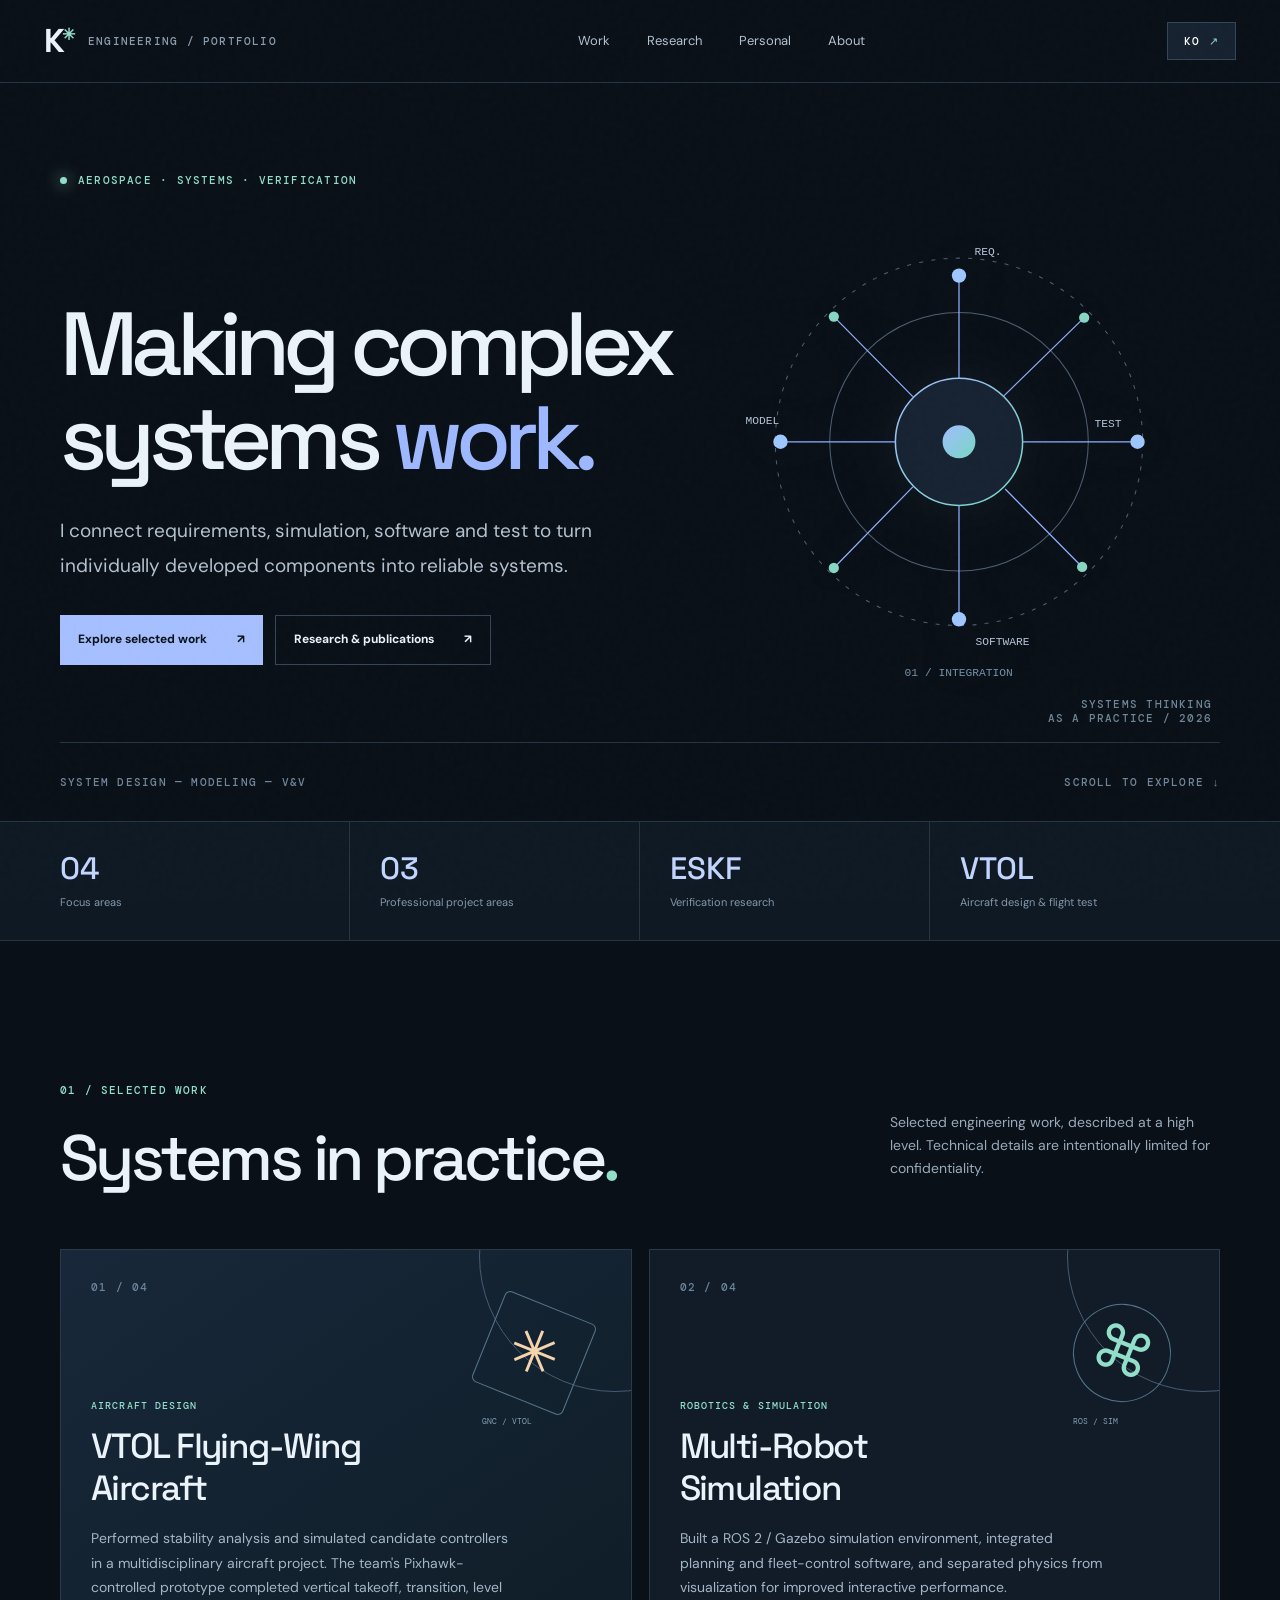
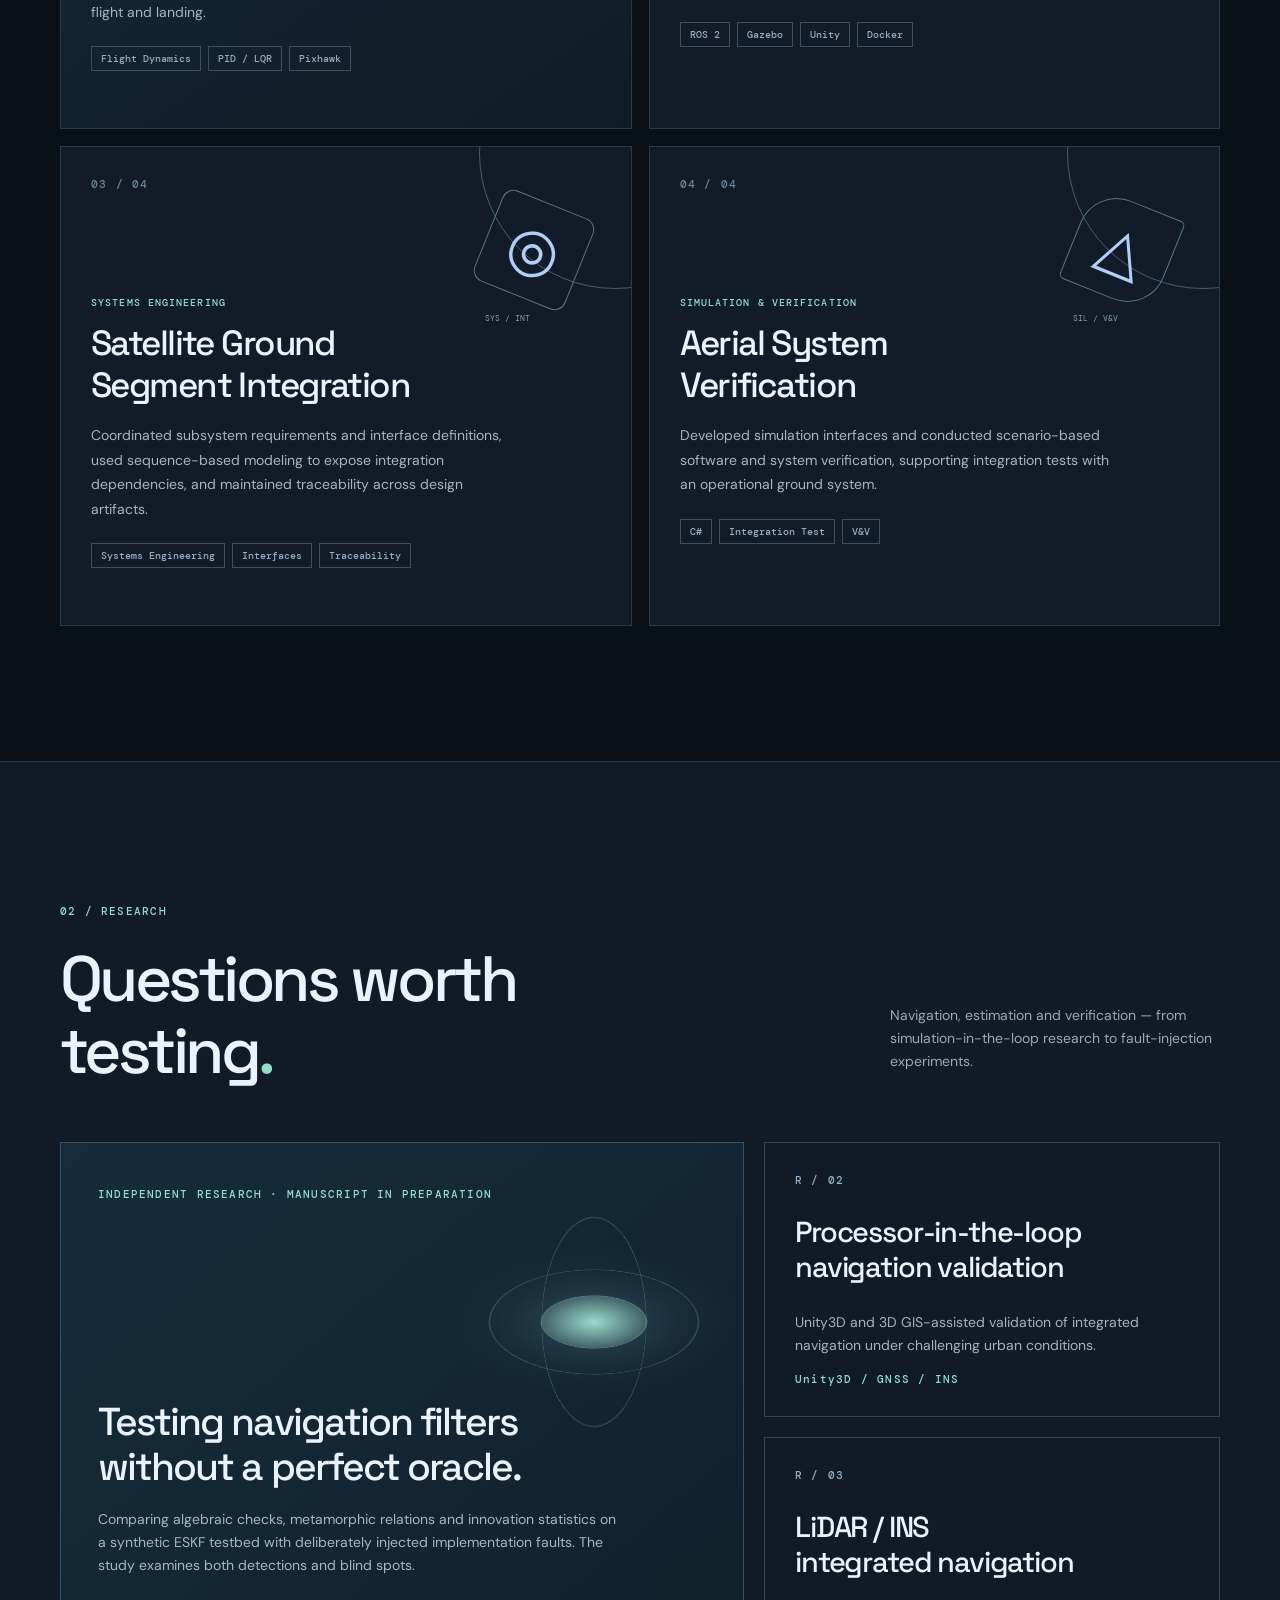
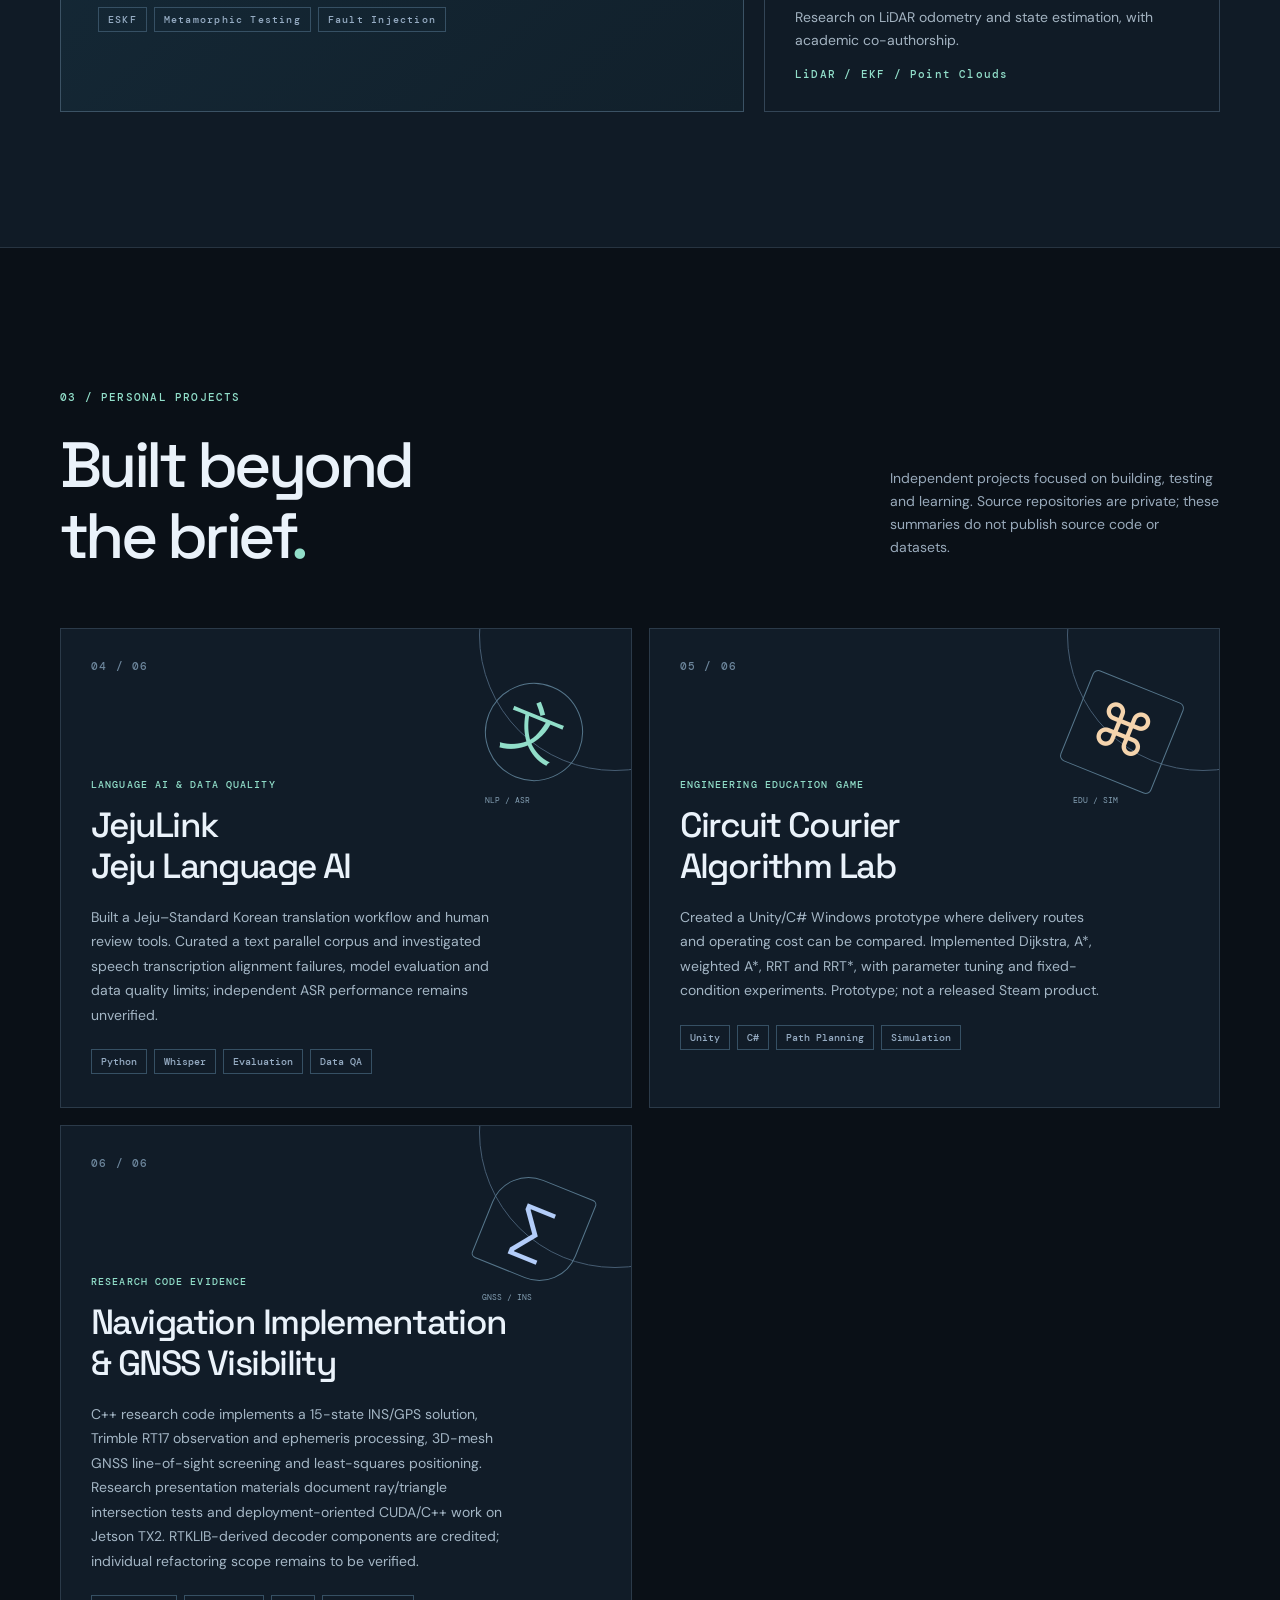
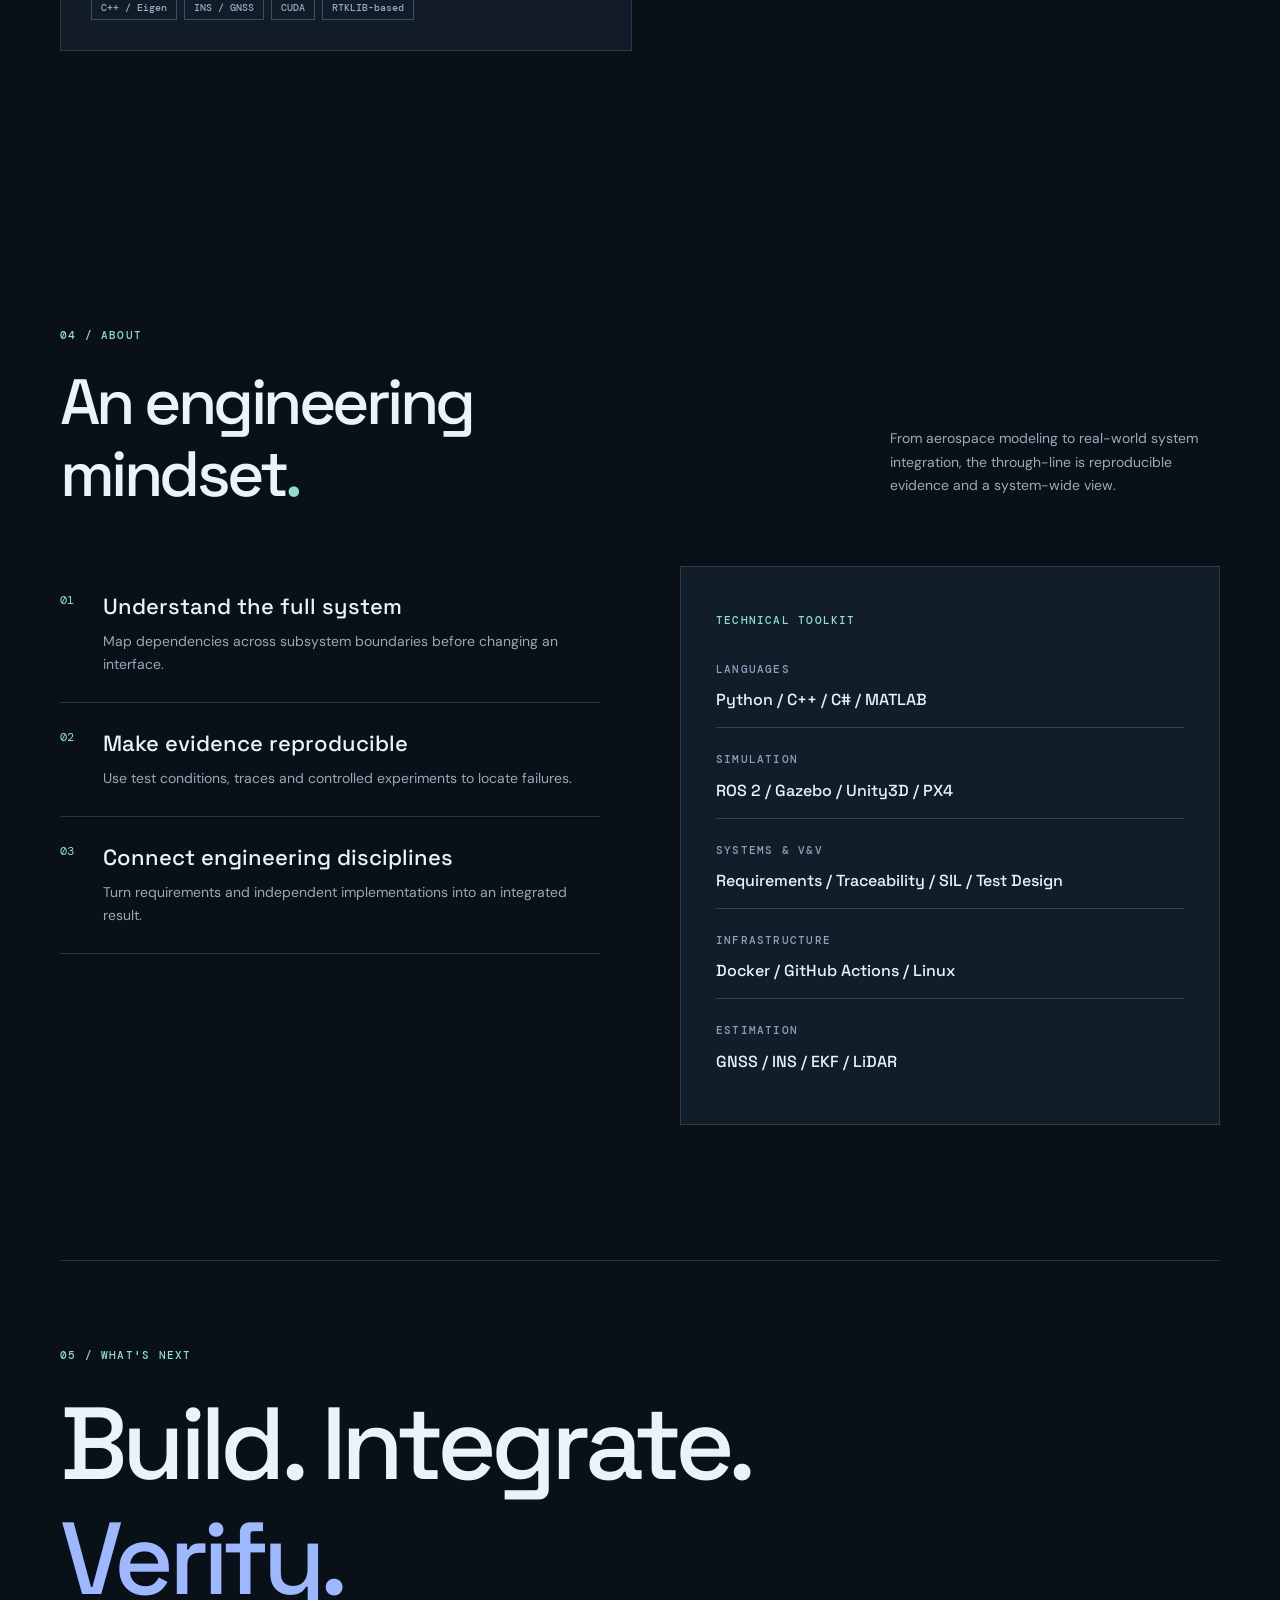
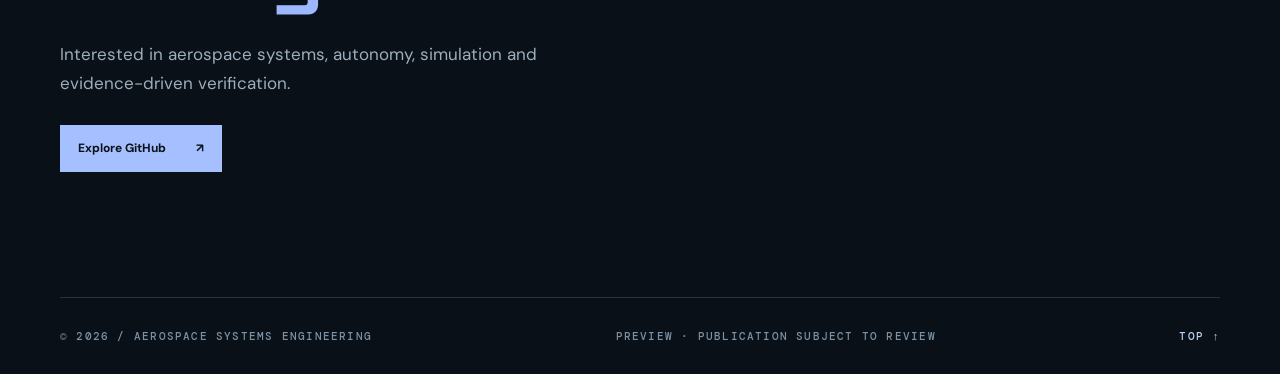
==== commit 581c6779: "docs(portfolio): substantiate GNSS visibility project with 2020-21 research presentations" ====
--- a/index.html
+++ b/index.html
@@ -22,7 +22,7 @@
 <section class="section wrap" id="personal"><div class="section-heading"><div><span class="overline">03 / PERSONAL PROJECTS</span><h2 data-en="Built beyond<br>the brief<span>.</span>" data-ko="직접 만든<br>프로젝트<span>.</span>">Built beyond<br>the brief<span>.</span></h2></div><p data-en="Independent projects focused on building, testing and learning. Source repositories are private; these summaries do not publish source code or datasets." data-ko="개인적으로 구현하고 평가한 프로젝트입니다. 원본 저장소는 비공개이며 이 페이지는 코드나 데이터셋을 게시하지 않습니다.">Independent projects focused on building, testing and learning. Source repositories are private; these summaries do not publish source code or datasets.</p></div><div class="projects">
 <article class="project"><div class="project-number">04 / 06</div><div class="project-icon robot"><span>文</span><small>NLP / ASR</small></div><div class="project-body"><p class="project-kicker" data-en="LANGUAGE AI & DATA QUALITY" data-ko="언어 AI 및 데이터 품질">LANGUAGE AI & DATA QUALITY</p><h3 data-en="JejuLink<br>Jeju Language AI" data-ko="JejuLink<br>제주어 번역/음성인식">JejuLink<br>Jeju Language AI</h3><p data-en="Built a Jeju–Standard Korean translation workflow and human review tools. Curated a text parallel corpus and investigated speech transcription alignment failures, model evaluation and data quality limits; independent ASR performance remains unverified." data-ko="제주어/표준어 번역 워크플로와 사람 검수 도구를 개발했습니다. 병렬 말뭉치를 구축하고 음성-전사 정렬 문제, 모델 평가 및 학습데이터 품질을 분석했습니다. 음성인식의 독립 평가 성능은 아직 검증 중입니다.">Built a Jeju–Standard Korean translation workflow and human review tools. Curated a text parallel corpus and investigated speech transcription alignment failures, model evaluation and data quality limits; independent ASR performance remains unverified.</p><div class="chips"><span>Python</span><span>Whisper</span><span>Evaluation</span><span>Data QA</span></div></div></article>
 <article class="project"><div class="project-number">05 / 06</div><div class="project-icon flight"><span>⌘</span><small>EDU / SIM</small></div><div class="project-body"><p class="project-kicker" data-en="ENGINEERING EDUCATION GAME" data-ko="공학 교육용 게임">ENGINEERING EDUCATION GAME</p><h3 data-en="Circuit Courier<br>Algorithm Lab" data-ko="Circuit Courier<br>알고리즘 교육 게임">Circuit Courier<br>Algorithm Lab</h3><p data-en="Created a Unity/C# Windows prototype where delivery routes and operating cost can be compared. Implemented Dijkstra, A*, weighted A*, RRT and RRT*, with parameter tuning and fixed-condition experiments. Prototype; not a released Steam product." data-ko="배송 경로와 운용 비용을 실험할 수 있는 Unity/C# Windows 프로토타입입니다. Dijkstra, A*, Weighted A*, RRT, RRT*의 구현/튜닝 및 동일 조건 비교 기능을 제공합니다. Steam 출시작은 아닙니다.">Created a Unity/C# Windows prototype where delivery routes and operating cost can be compared. Implemented Dijkstra, A*, weighted A*, RRT and RRT*, with parameter tuning and fixed-condition experiments. Prototype; not a released Steam product.</p><div class="chips"><span>Unity</span><span>C#</span><span>Path Planning</span><span>Simulation</span></div></div></article>
-<article class="project"><div class="project-number">06 / 06</div><div class="project-icon aircraft"><span>∑</span><small>GNSS / INS</small></div><div class="project-body"><p class="project-kicker" data-en="RESEARCH CODE EVIDENCE" data-ko="석사 연구 구현 근거">RESEARCH CODE EVIDENCE</p><h3 data-en="Navigation Implementation<br>& GNSS Visibility" data-ko="복합항법 구현과<br>GNSS 가시성 분석">Navigation Implementation<br>& GNSS Visibility</h3><p data-en="Private C++ research repositories contain a 15-state INS/GPS navigation solution with serial sensor decoding, plus GNSS raw-observation and ephemeris processing with a CUDA-enabled 3D line-of-sight test. The GNSS project incorporates RTKLIB-derived modules; the exact scope of refactoring versus upstream code is not yet established." data-ko="비공개 C++ 연구 저장소에서 15상태 INS/GPS 항법 필터, 직렬 센서 데이터 디코딩, GNSS 원시 관측/궤도력 처리 및 CUDA 기반 3D 시선 가시성 검사 구현을 확인했습니다. GNSS 프로젝트에는 RTKLIB 기반 코드가 포함되며 원본 대비 리팩터링 범위는 추가 확인이 필요합니다.">Private C++ research repositories contain a 15-state INS/GPS navigation solution with serial sensor decoding, plus GNSS raw-observation and ephemeris processing with a CUDA-enabled 3D line-of-sight test. The GNSS project incorporates RTKLIB-derived modules; the exact scope of refactoring versus upstream code is not yet established.</p><div class="chips"><span>C++ / Eigen</span><span>INS / GNSS</span><span>CUDA</span><span>RTKLIB-based</span></div></div></article>
+<article class="project"><div class="project-number">06 / 06</div><div class="project-icon aircraft"><span>∑</span><small>GNSS / INS</small></div><div class="project-body"><p class="project-kicker" data-en="RESEARCH CODE EVIDENCE" data-ko="석사 연구 구현 근거">RESEARCH CODE EVIDENCE</p><h3 data-en="Navigation Implementation<br>& GNSS Visibility" data-ko="복합항법 구현과<br>GNSS 가시성 분석">Navigation Implementation<br>& GNSS Visibility</h3><p data-en="C++ research code implements a 15-state INS/GPS solution, Trimble RT17 observation and ephemeris processing, 3D-mesh GNSS line-of-sight screening and least-squares positioning. Research presentation materials document ray/triangle intersection tests and deployment-oriented CUDA/C++ work on Jetson TX2. RTKLIB-derived decoder components are credited; individual refactoring scope remains to be verified." data-ko="C++ 연구 코드에서 15상태 INS/GPS 항법, Trimble RT17 관측/궤도력 처리, 3D 메시 기반 위성 가시성 판정 및 최소제곱 위치추정을 확인했습니다. 연구 발표자료에는 광선/삼각형 교차 판정과 Jetson TX2용 CUDA/C++ 구현 환경이 정리돼 있습니다. RTKLIB 기반 디코더의 출처를 명시하며 개인 리팩터링 범위는 확인 중입니다.">C++ research code implements a 15-state INS/GPS solution, Trimble RT17 observation and ephemeris processing, 3D-mesh GNSS line-of-sight screening and least-squares positioning. Research presentation materials document ray/triangle intersection tests and deployment-oriented CUDA/C++ work on Jetson TX2. RTKLIB-derived decoder components are credited; individual refactoring scope remains to be verified.</p><div class="chips"><span>C++ / Eigen</span><span>INS / GNSS</span><span>CUDA</span><span>RTKLIB-based</span></div></div></article>
 </div></section>
 <section class="section wrap" id="about"><div class="section-heading"><div><span class="overline">04 / ABOUT</span><h2 data-en="An engineering<br>mindset<span>.</span>" data-ko="문제를 풀어내는<br>방식<span>.</span>">An engineering<br>mindset<span>.</span></h2></div><p data-en="From aerospace modeling to real-world system integration, the through-line is reproducible evidence and a system-wide view." data-ko="항공우주 모델링에서 현업 체계 통합까지, 일관된 접근법은 시스템 전체를 보고 재현 가능한 근거로 판단하는 것입니다.">From aerospace modeling to real-world system integration, the through-line is reproducible evidence and a system-wide view.</p></div><div class="about-grid"><div class="principles"><div><span>01</span><div><h4 data-en="Understand the full system" data-ko="시스템 전체를 이해하기">Understand the full system</h4><p data-en="Map dependencies across subsystem boundaries before changing an interface." data-ko="개별 인터페이스를 바꾸기 전에 구성요소 간 의존관계부터 분석합니다.">Map dependencies across subsystem boundaries before changing an interface.</p></div></div><div><span>02</span><div><h4 data-en="Make evidence reproducible" data-ko="재현 가능한 근거 만들기">Make evidence reproducible</h4><p data-en="Use test conditions, traces and controlled experiments to locate failures." data-ko="시험조건과 로그, 통제된 실험으로 결함의 원인을 좁힙니다.">Use test conditions, traces and controlled experiments to locate failures.</p></div></div><div><span>03</span><div><h4 data-en="Connect engineering disciplines" data-ko="서로 다른 개발 분야 연결하기">Connect engineering disciplines</h4><p data-en="Turn requirements and independent implementations into an integrated result." data-ko="요구사항과 개별 개발 결과물을 일관된 통합 체계로 연결합니다.">Turn requirements and independent implementations into an integrated result.</p></div></div></div><div class="skills-panel"><p class="overline">TECHNICAL TOOLKIT</p><div class="skillgroup"><span>LANGUAGES</span><p>Python / C++ / C# / MATLAB</p></div><div class="skillgroup"><span>SIMULATION</span><p>ROS 2 / Gazebo / Unity3D / PX4</p></div><div class="skillgroup"><span>SYSTEMS & V&V</span><p>Requirements / Traceability / SIL / Test Design</p></div><div class="skillgroup"><span>INFRASTRUCTURE</span><p>Docker / GitHub Actions / Linux</p></div><div class="skillgroup"><span>ESTIMATION</span><p>GNSS / INS / EKF / LiDAR</p></div></div></div></section>
 <section class="outro wrap"><span class="overline">05 / WHAT'S NEXT</span><h2 data-en="Build. Integrate.<br><em>Verify.</em>" data-ko="설계하고, 통합하고,<br><em>검증합니다.</em>">Build. Integrate.<br><em>Verify.</em></h2><p data-en="Interested in aerospace systems, autonomy, simulation and evidence-driven verification." data-ko="항공우주 체계종합, 자율시스템, 시뮬레이션과 근거 중심 검증에 관심이 있습니다.">Interested in aerospace systems, autonomy, simulation and evidence-driven verification.</p><a class="button primary" href="https://github.com/nako94" target="_blank" rel="noopener"><span data-en="Explore GitHub" data-ko="GitHub 보기">Explore GitHub</span> ↗</a></section>
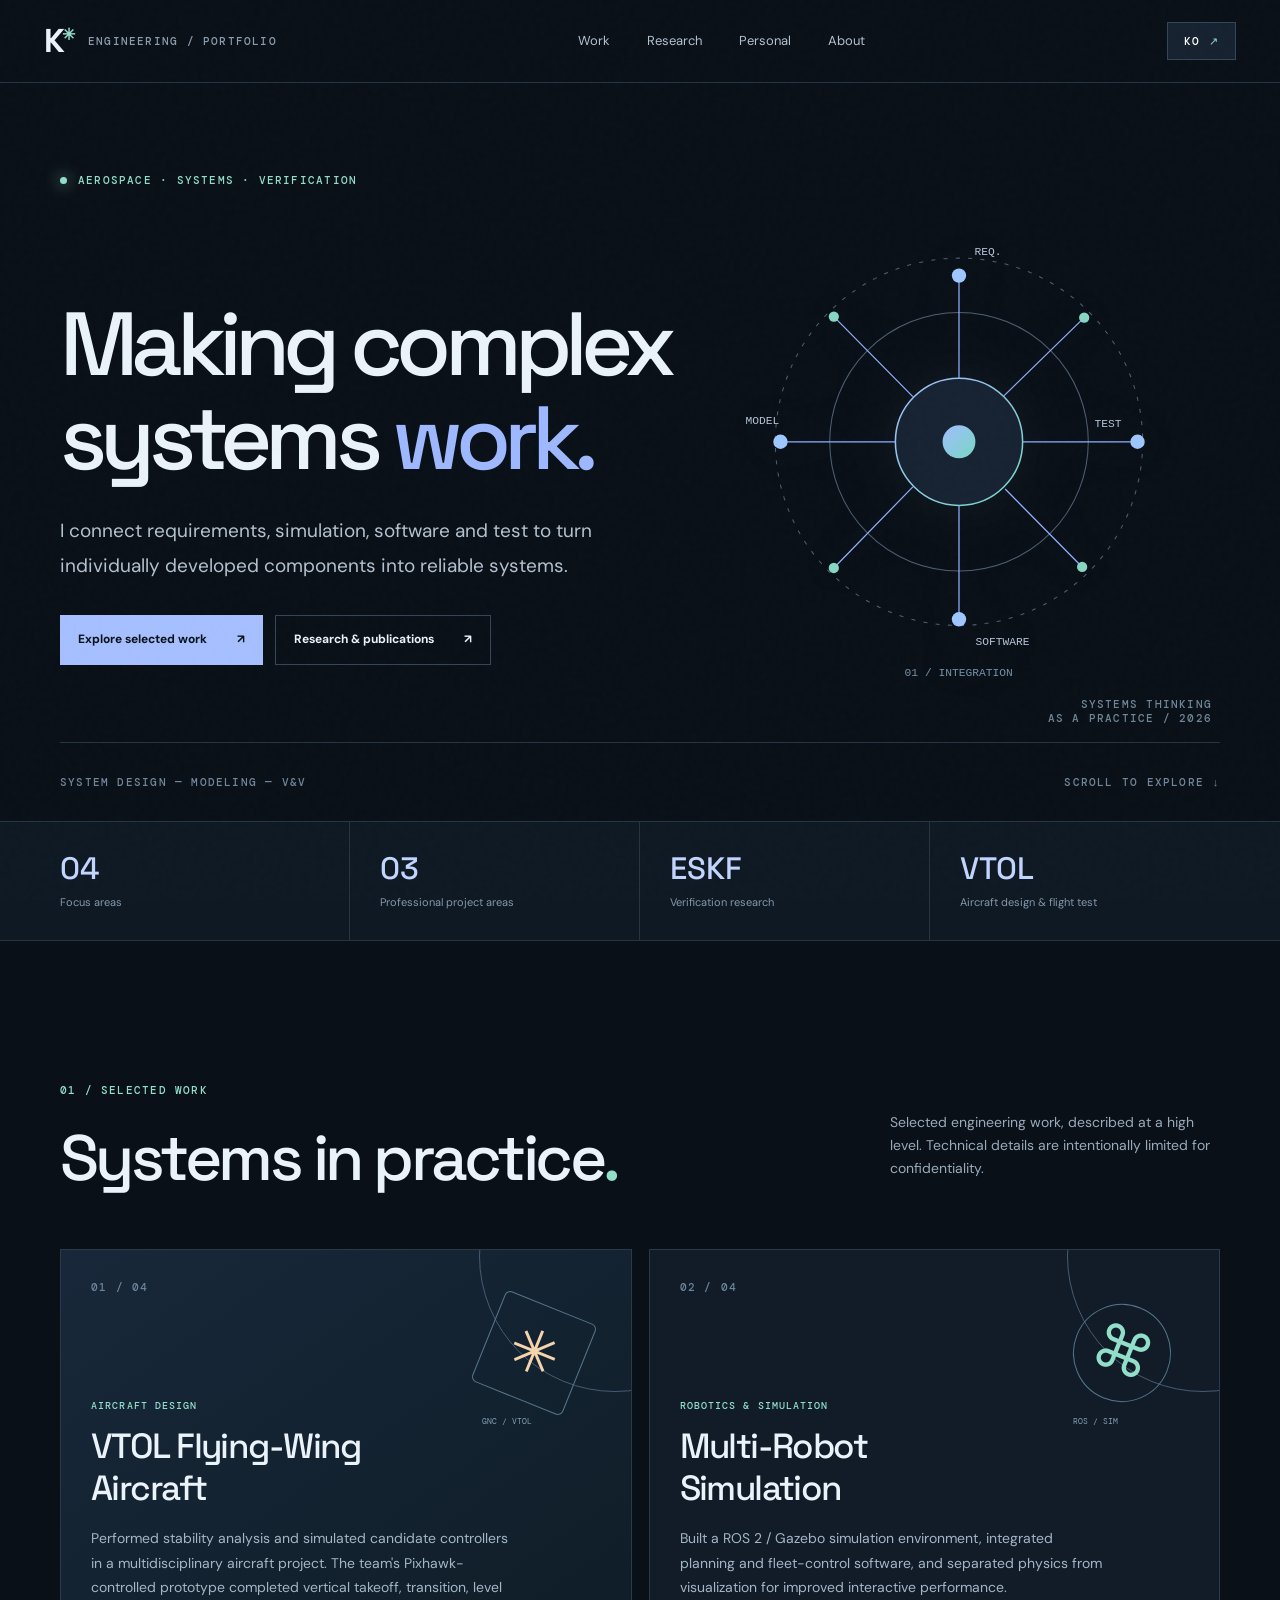
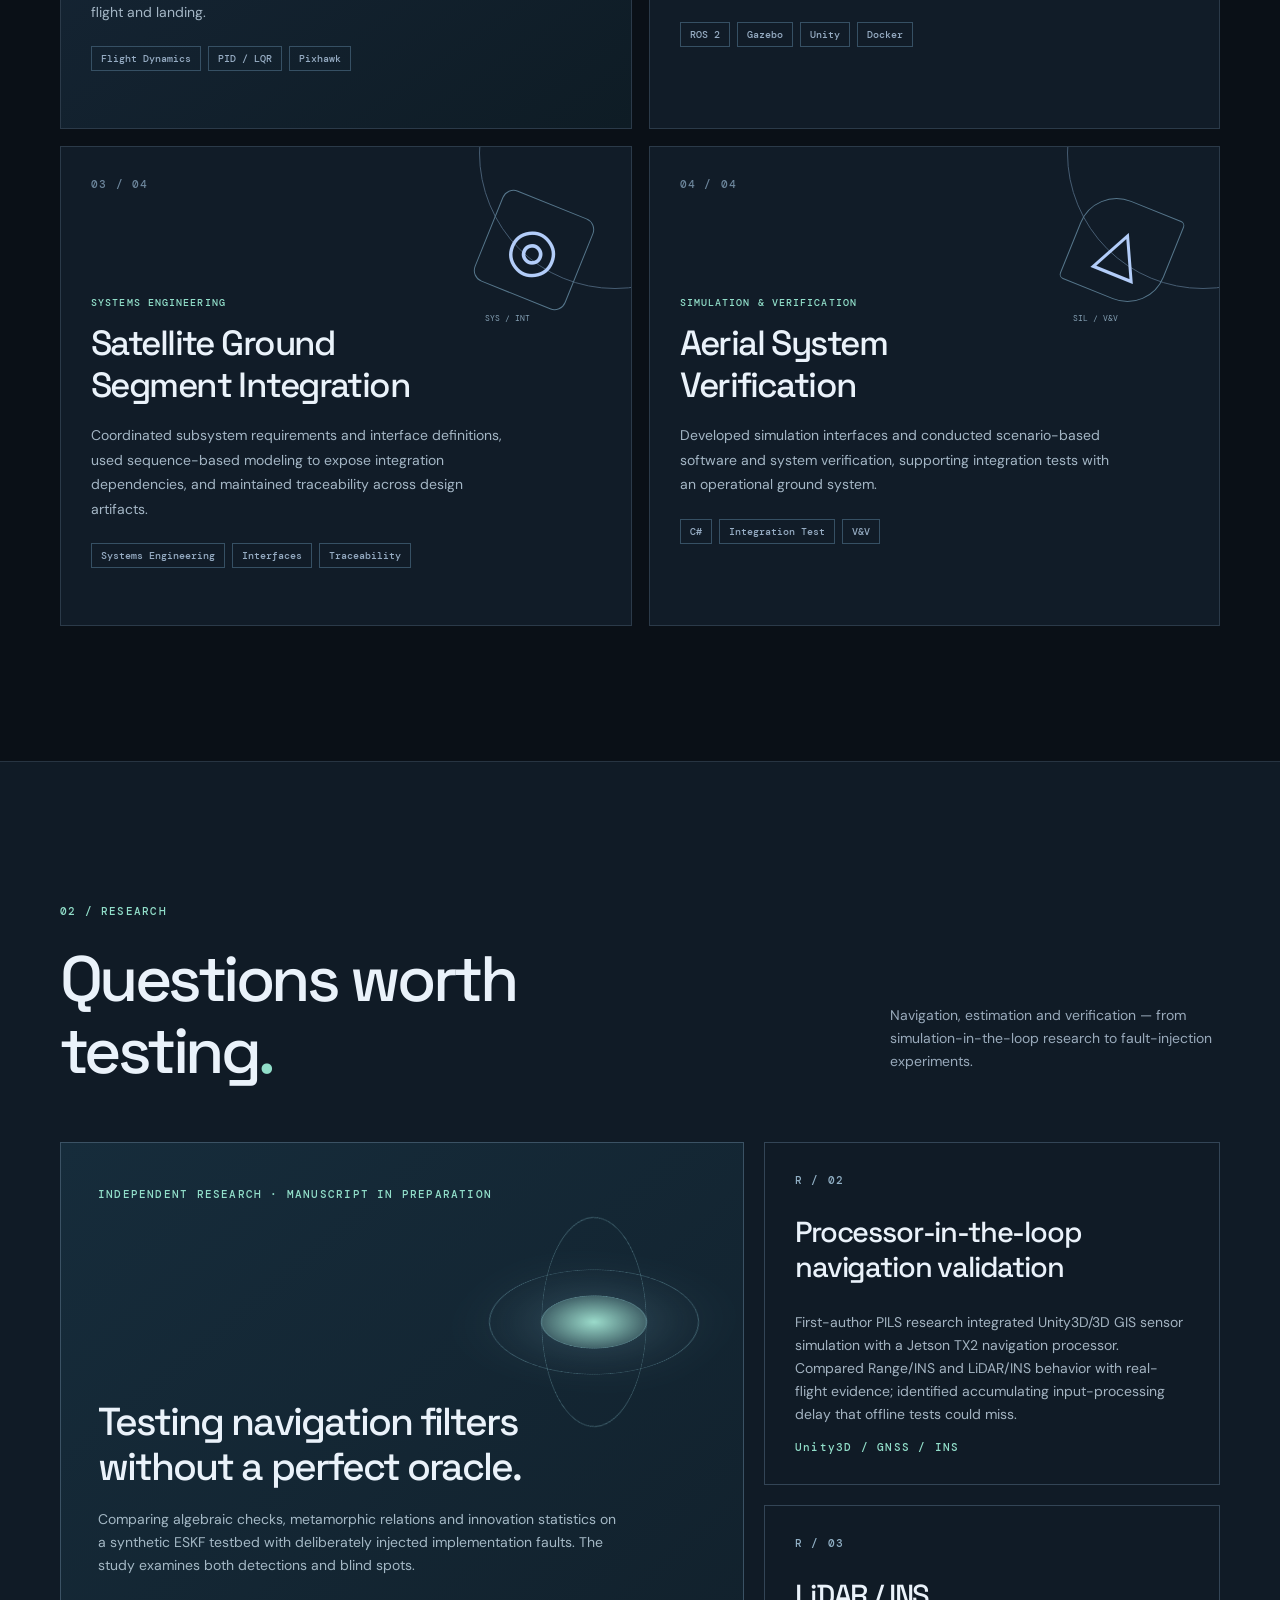
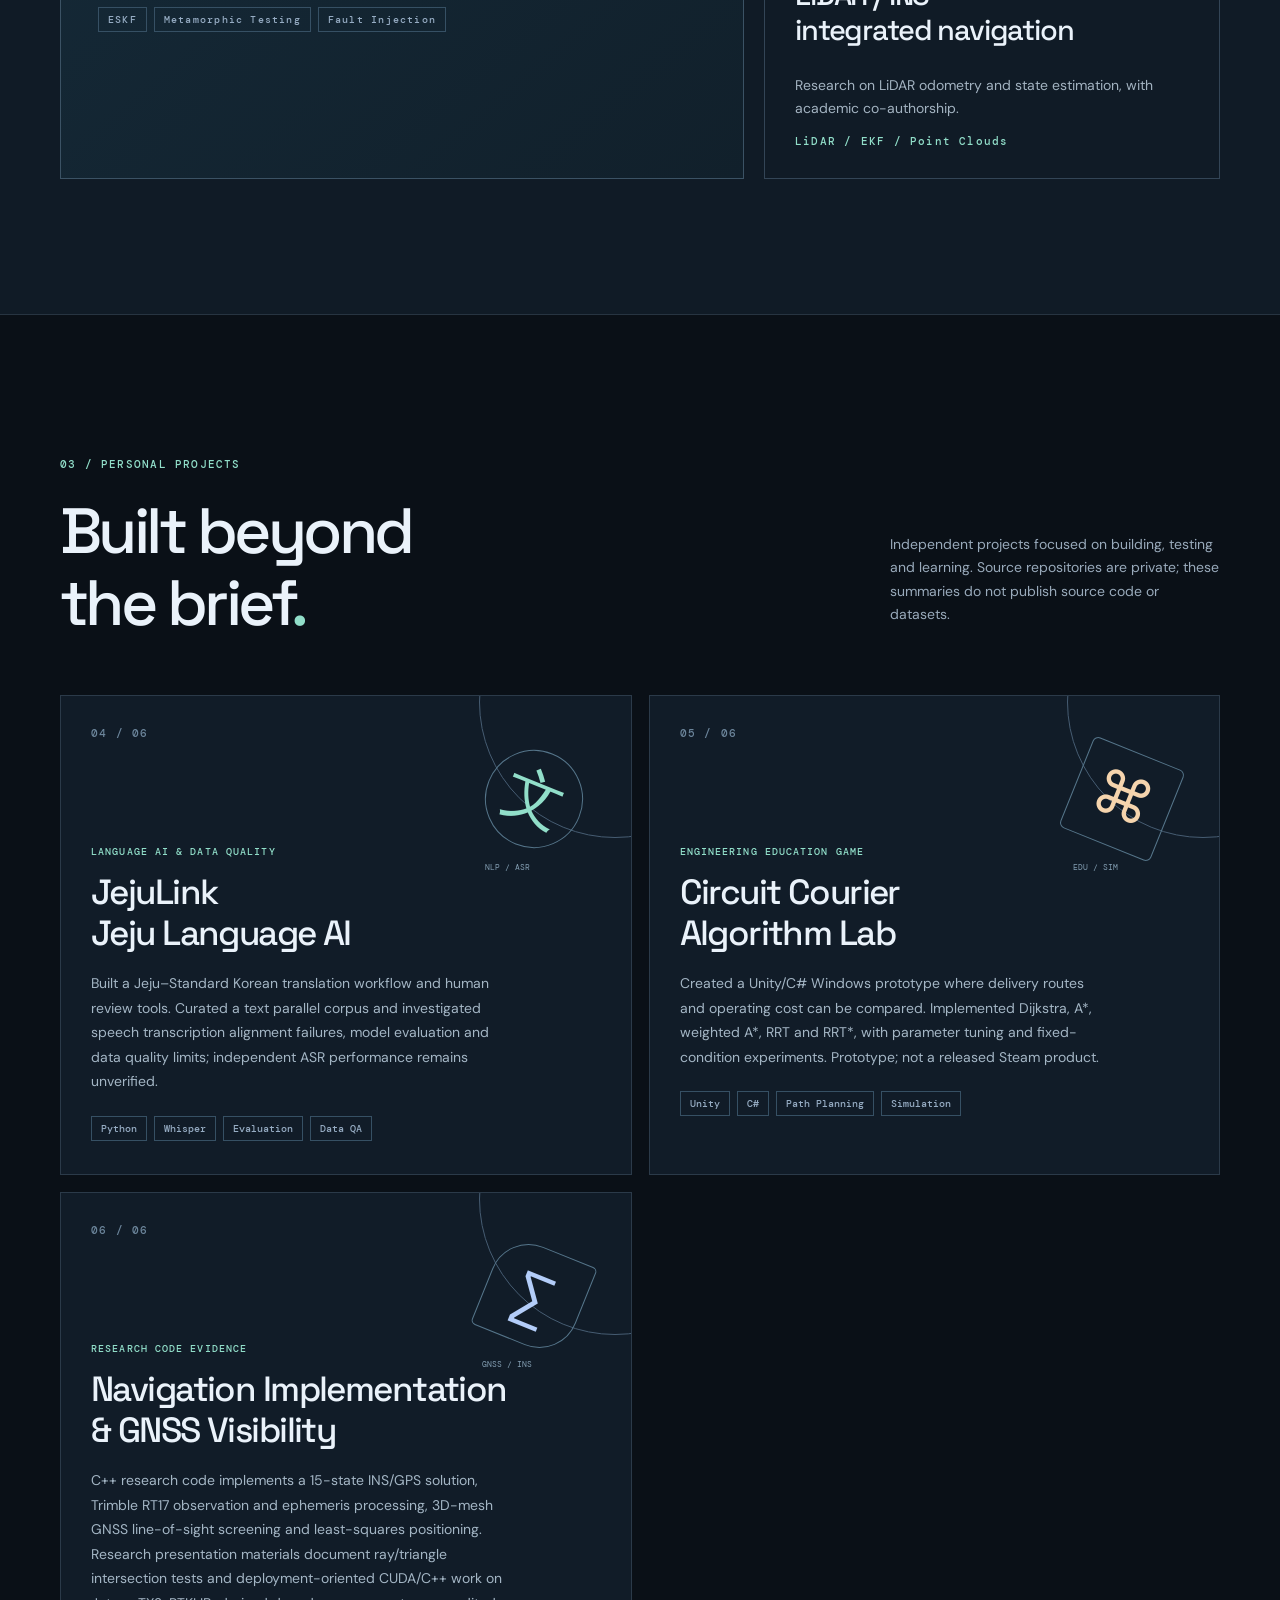
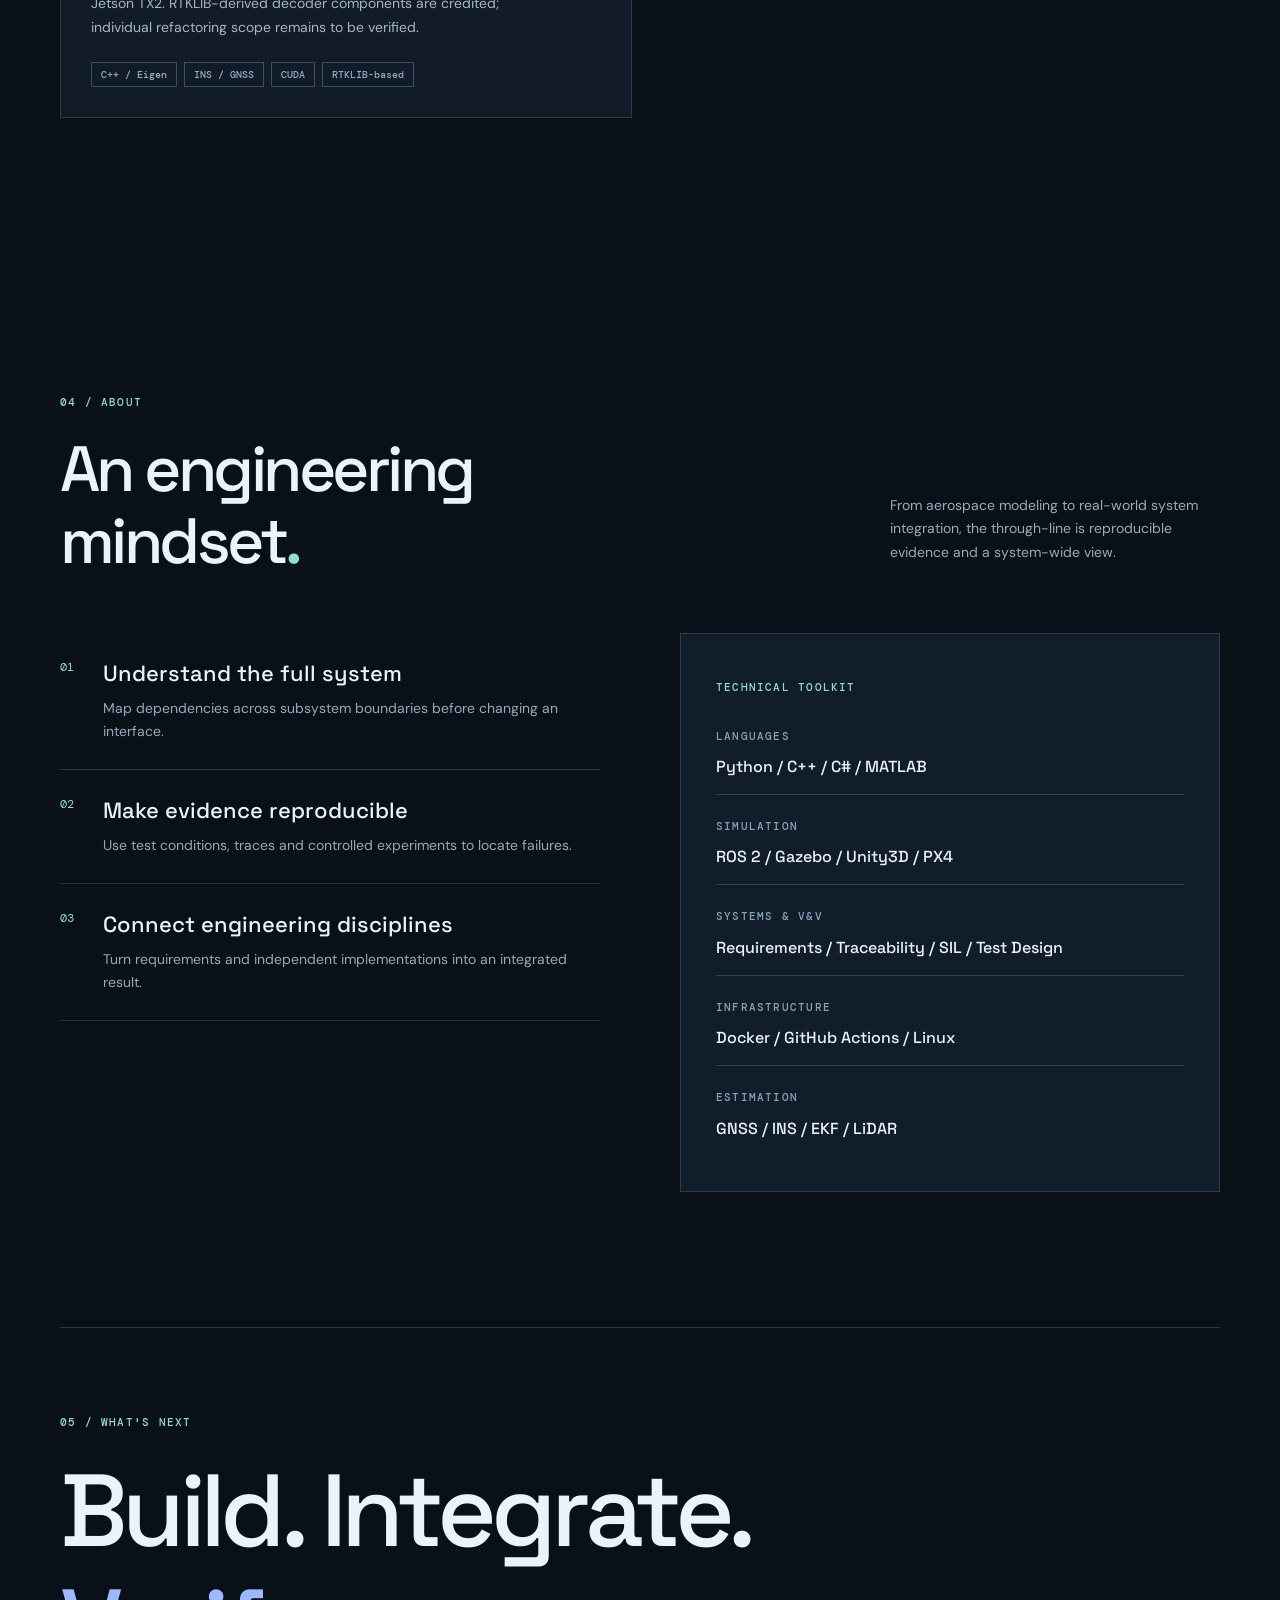
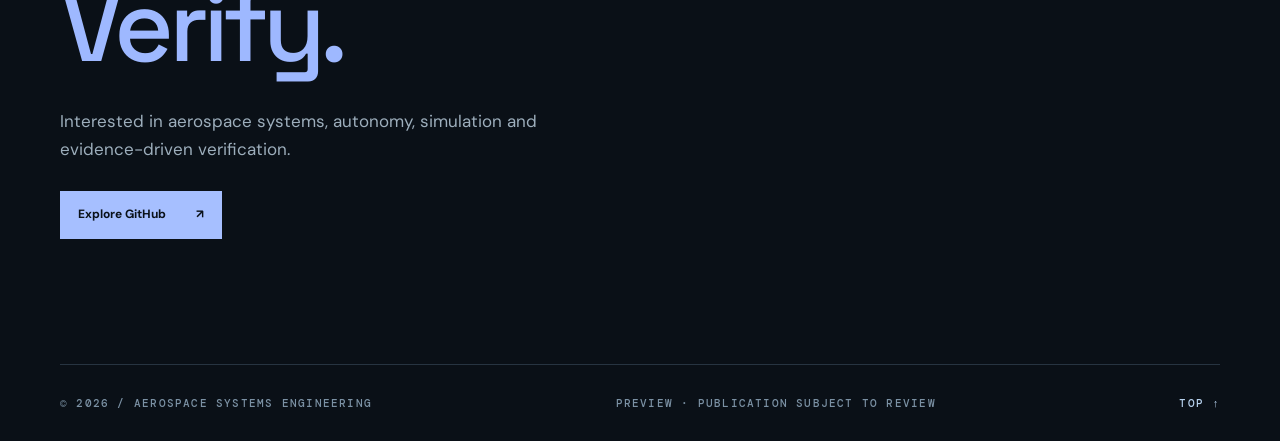
==== commit 534fbea8: "docs(research): add verified first-author PILS publications and PILS timing finding" ====
--- a/index.html
+++ b/index.html
@@ -18,7 +18,7 @@
 <article class="project"><div class="project-number">03 / 04</div><div class="project-icon"><span>◎</span><small>SYS / INT</small></div><div class="project-body"><p class="project-kicker" data-en="SYSTEMS ENGINEERING" data-ko="체계종합">SYSTEMS ENGINEERING</p><h3 data-en="Satellite Ground<br>Segment Integration" data-ko="위성 지상체<br>시스템 통합">Satellite Ground<br>Segment Integration</h3><p data-en="Coordinated subsystem requirements and interface definitions, used sequence-based modeling to expose integration dependencies, and maintained traceability across design artifacts." data-ko="구성요소별 요구사항과 인터페이스를 조율하고, 시퀀스 기반 모델링으로 데이터 연계를 분석했으며, 설계 산출물의 추적성을 관리했습니다.">Coordinated subsystem requirements and interface definitions, used sequence-based modeling to expose integration dependencies, and maintained traceability across design artifacts.</p><div class="chips"><span>Systems Engineering</span><span>Interfaces</span><span>Traceability</span></div></div></article>
 <article class="project"><div class="project-number">04 / 04</div><div class="project-icon aircraft"><span>△</span><small>SIL / V&V</small></div><div class="project-body"><p class="project-kicker" data-en="SIMULATION & VERIFICATION" data-ko="시뮬레이션 및 검증">SIMULATION & VERIFICATION</p><h3 data-en="Aerial System<br>Verification" data-ko="무인 시스템<br>연동검증">Aerial System<br>Verification</h3><p data-en="Developed simulation interfaces and conducted scenario-based software and system verification, supporting integration tests with an operational ground system." data-ko="모의 SW 인터페이스 기능을 개발하고, 실제 지상체와 연동하는 시나리오 기반 시스템 검증 및 시험을 수행했습니다.">Developed simulation interfaces and conducted scenario-based software and system verification, supporting integration tests with an operational ground system.</p><div class="chips"><span>C#</span><span>Integration Test</span><span>V&V</span></div></div></article>
 </div></section>
-<section class="section research-section" id="research"><div class="wrap"><div class="section-heading"><div><span class="overline">02 / RESEARCH</span><h2 data-en="Questions worth<br>testing<span>.</span>" data-ko="검증할 가치가 있는<br>질문들<span>.</span>">Questions worth<br>testing<span>.</span></h2></div><p data-en="Navigation, estimation and verification — from simulation-in-the-loop research to fault-injection experiments." data-ko="항법, 상태추정, 검증 — PILS 연구부터 결함 주입 기반 시험까지 이어지는 연구입니다.">Navigation, estimation and verification — from simulation-in-the-loop research to fault-injection experiments.</p></div><div class="research-grid"><article class="research-feature"><span class="research-tag" data-en="INDEPENDENT RESEARCH · MANUSCRIPT IN PREPARATION" data-ko="개인 연구 · 논문 초고 작성 완료 / 미투고">INDEPENDENT RESEARCH · MANUSCRIPT IN PREPARATION</span><div class="orb"><div></div><div></div><div></div></div><h3 data-en="Testing navigation filters<br>without a perfect oracle." data-ko="정답 없이 항법 필터를<br>어떻게 검증할까?">Testing navigation filters<br>without a perfect oracle.</h3><p data-en="Comparing algebraic checks, metamorphic relations and innovation statistics on a synthetic ESKF testbed with deliberately injected implementation faults. The study examines both detections and blind spots." data-ko="합성 관측 기반 ESKF에 대수적 검사, 메타모픽 관계, 혁신 통계를 적용해 의도적인 구현 결함을 탐지할 수 있는지 비교했습니다. 검출 결과뿐 아니라 사각지대도 분석합니다.">Comparing algebraic checks, metamorphic relations and innovation statistics on a synthetic ESKF testbed with deliberately injected implementation faults. The study examines both detections and blind spots.</p><div class="research-foot"><span>ESKF</span><span>Metamorphic Testing</span><span>Fault Injection</span></div></article><div class="research-side"><article><span class="small-number">R / 02</span><h3 data-en="Processor-in-the-loop<br>navigation validation" data-ko="PILS 기반<br>복합항법 검증">Processor-in-the-loop<br>navigation validation</h3><p data-en="Unity3D and 3D GIS-assisted validation of integrated navigation under challenging urban conditions." data-ko="Unity3D와 3D GIS를 활용한 도심 GNSS 음영환경 복합항법 성능 검증 연구.">Unity3D and 3D GIS-assisted validation of integrated navigation under challenging urban conditions.</p><span class="mini-meta">Unity3D / GNSS / INS</span></article><article><span class="small-number">R / 03</span><h3 data-en="LiDAR / INS<br>integrated navigation" data-ko="LiDAR / INS<br>복합항법">LiDAR / INS<br>integrated navigation</h3><p data-en="Research on LiDAR odometry and state estimation, with academic co-authorship." data-ko="LiDAR odometry 및 상태추정 기반 복합항법 연구와 학술 논문 공저.">Research on LiDAR odometry and state estimation, with academic co-authorship.</p><span class="mini-meta">LiDAR / EKF / Point Clouds</span></article></div></div></div></section>
+<section class="section research-section" id="research"><div class="wrap"><div class="section-heading"><div><span class="overline">02 / RESEARCH</span><h2 data-en="Questions worth<br>testing<span>.</span>" data-ko="검증할 가치가 있는<br>질문들<span>.</span>">Questions worth<br>testing<span>.</span></h2></div><p data-en="Navigation, estimation and verification — from simulation-in-the-loop research to fault-injection experiments." data-ko="항법, 상태추정, 검증 — PILS 연구부터 결함 주입 기반 시험까지 이어지는 연구입니다.">Navigation, estimation and verification — from simulation-in-the-loop research to fault-injection experiments.</p></div><div class="research-grid"><article class="research-feature"><span class="research-tag" data-en="INDEPENDENT RESEARCH · MANUSCRIPT IN PREPARATION" data-ko="개인 연구 · 논문 초고 작성 완료 / 미투고">INDEPENDENT RESEARCH · MANUSCRIPT IN PREPARATION</span><div class="orb"><div></div><div></div><div></div></div><h3 data-en="Testing navigation filters<br>without a perfect oracle." data-ko="정답 없이 항법 필터를<br>어떻게 검증할까?">Testing navigation filters<br>without a perfect oracle.</h3><p data-en="Comparing algebraic checks, metamorphic relations and innovation statistics on a synthetic ESKF testbed with deliberately injected implementation faults. The study examines both detections and blind spots." data-ko="합성 관측 기반 ESKF에 대수적 검사, 메타모픽 관계, 혁신 통계를 적용해 의도적인 구현 결함을 탐지할 수 있는지 비교했습니다. 검출 결과뿐 아니라 사각지대도 분석합니다.">Comparing algebraic checks, metamorphic relations and innovation statistics on a synthetic ESKF testbed with deliberately injected implementation faults. The study examines both detections and blind spots.</p><div class="research-foot"><span>ESKF</span><span>Metamorphic Testing</span><span>Fault Injection</span></div></article><div class="research-side"><article><span class="small-number">R / 02</span><h3 data-en="Processor-in-the-loop<br>navigation validation" data-ko="PILS 기반<br>복합항법 검증">Processor-in-the-loop<br>navigation validation</h3><p data-en="First-author PILS research integrated Unity3D/3D GIS sensor simulation with a Jetson TX2 navigation processor. Compared Range/INS and LiDAR/INS behavior with real-flight evidence; identified accumulating input-processing delay that offline tests could miss." data-ko="제1저자로 발표한 PILS 연구에서 Unity3D/3D GIS 센서 모의와 Jetson TX2 항법 프로세서를 연동했습니다. Range/INS 및 LiDAR/INS 성능을 실비행 자료와 비교하고, 후처리만으로 파악하기 어려운 입력 처리 지연 누적 문제를 확인했습니다.">First-author PILS research integrated Unity3D/3D GIS sensor simulation with a Jetson TX2 navigation processor. Compared Range/INS and LiDAR/INS behavior with real-flight evidence; identified accumulating input-processing delay that offline tests could miss.</p><span class="mini-meta">Unity3D / GNSS / INS</span></article><article><span class="small-number">R / 03</span><h3 data-en="LiDAR / INS<br>integrated navigation" data-ko="LiDAR / INS<br>복합항법">LiDAR / INS<br>integrated navigation</h3><p data-en="Research on LiDAR odometry and state estimation, with academic co-authorship." data-ko="LiDAR odometry 및 상태추정 기반 복합항법 연구와 학술 논문 공저.">Research on LiDAR odometry and state estimation, with academic co-authorship.</p><span class="mini-meta">LiDAR / EKF / Point Clouds</span></article></div></div></div></section>
 <section class="section wrap" id="personal"><div class="section-heading"><div><span class="overline">03 / PERSONAL PROJECTS</span><h2 data-en="Built beyond<br>the brief<span>.</span>" data-ko="직접 만든<br>프로젝트<span>.</span>">Built beyond<br>the brief<span>.</span></h2></div><p data-en="Independent projects focused on building, testing and learning. Source repositories are private; these summaries do not publish source code or datasets." data-ko="개인적으로 구현하고 평가한 프로젝트입니다. 원본 저장소는 비공개이며 이 페이지는 코드나 데이터셋을 게시하지 않습니다.">Independent projects focused on building, testing and learning. Source repositories are private; these summaries do not publish source code or datasets.</p></div><div class="projects">
 <article class="project"><div class="project-number">04 / 06</div><div class="project-icon robot"><span>文</span><small>NLP / ASR</small></div><div class="project-body"><p class="project-kicker" data-en="LANGUAGE AI & DATA QUALITY" data-ko="언어 AI 및 데이터 품질">LANGUAGE AI & DATA QUALITY</p><h3 data-en="JejuLink<br>Jeju Language AI" data-ko="JejuLink<br>제주어 번역/음성인식">JejuLink<br>Jeju Language AI</h3><p data-en="Built a Jeju–Standard Korean translation workflow and human review tools. Curated a text parallel corpus and investigated speech transcription alignment failures, model evaluation and data quality limits; independent ASR performance remains unverified." data-ko="제주어/표준어 번역 워크플로와 사람 검수 도구를 개발했습니다. 병렬 말뭉치를 구축하고 음성-전사 정렬 문제, 모델 평가 및 학습데이터 품질을 분석했습니다. 음성인식의 독립 평가 성능은 아직 검증 중입니다.">Built a Jeju–Standard Korean translation workflow and human review tools. Curated a text parallel corpus and investigated speech transcription alignment failures, model evaluation and data quality limits; independent ASR performance remains unverified.</p><div class="chips"><span>Python</span><span>Whisper</span><span>Evaluation</span><span>Data QA</span></div></div></article>
 <article class="project"><div class="project-number">05 / 06</div><div class="project-icon flight"><span>⌘</span><small>EDU / SIM</small></div><div class="project-body"><p class="project-kicker" data-en="ENGINEERING EDUCATION GAME" data-ko="공학 교육용 게임">ENGINEERING EDUCATION GAME</p><h3 data-en="Circuit Courier<br>Algorithm Lab" data-ko="Circuit Courier<br>알고리즘 교육 게임">Circuit Courier<br>Algorithm Lab</h3><p data-en="Created a Unity/C# Windows prototype where delivery routes and operating cost can be compared. Implemented Dijkstra, A*, weighted A*, RRT and RRT*, with parameter tuning and fixed-condition experiments. Prototype; not a released Steam product." data-ko="배송 경로와 운용 비용을 실험할 수 있는 Unity/C# Windows 프로토타입입니다. Dijkstra, A*, Weighted A*, RRT, RRT*의 구현/튜닝 및 동일 조건 비교 기능을 제공합니다. Steam 출시작은 아닙니다.">Created a Unity/C# Windows prototype where delivery routes and operating cost can be compared. Implemented Dijkstra, A*, weighted A*, RRT and RRT*, with parameter tuning and fixed-condition experiments. Prototype; not a released Steam product.</p><div class="chips"><span>Unity</span><span>C#</span><span>Path Planning</span><span>Simulation</span></div></div></article>
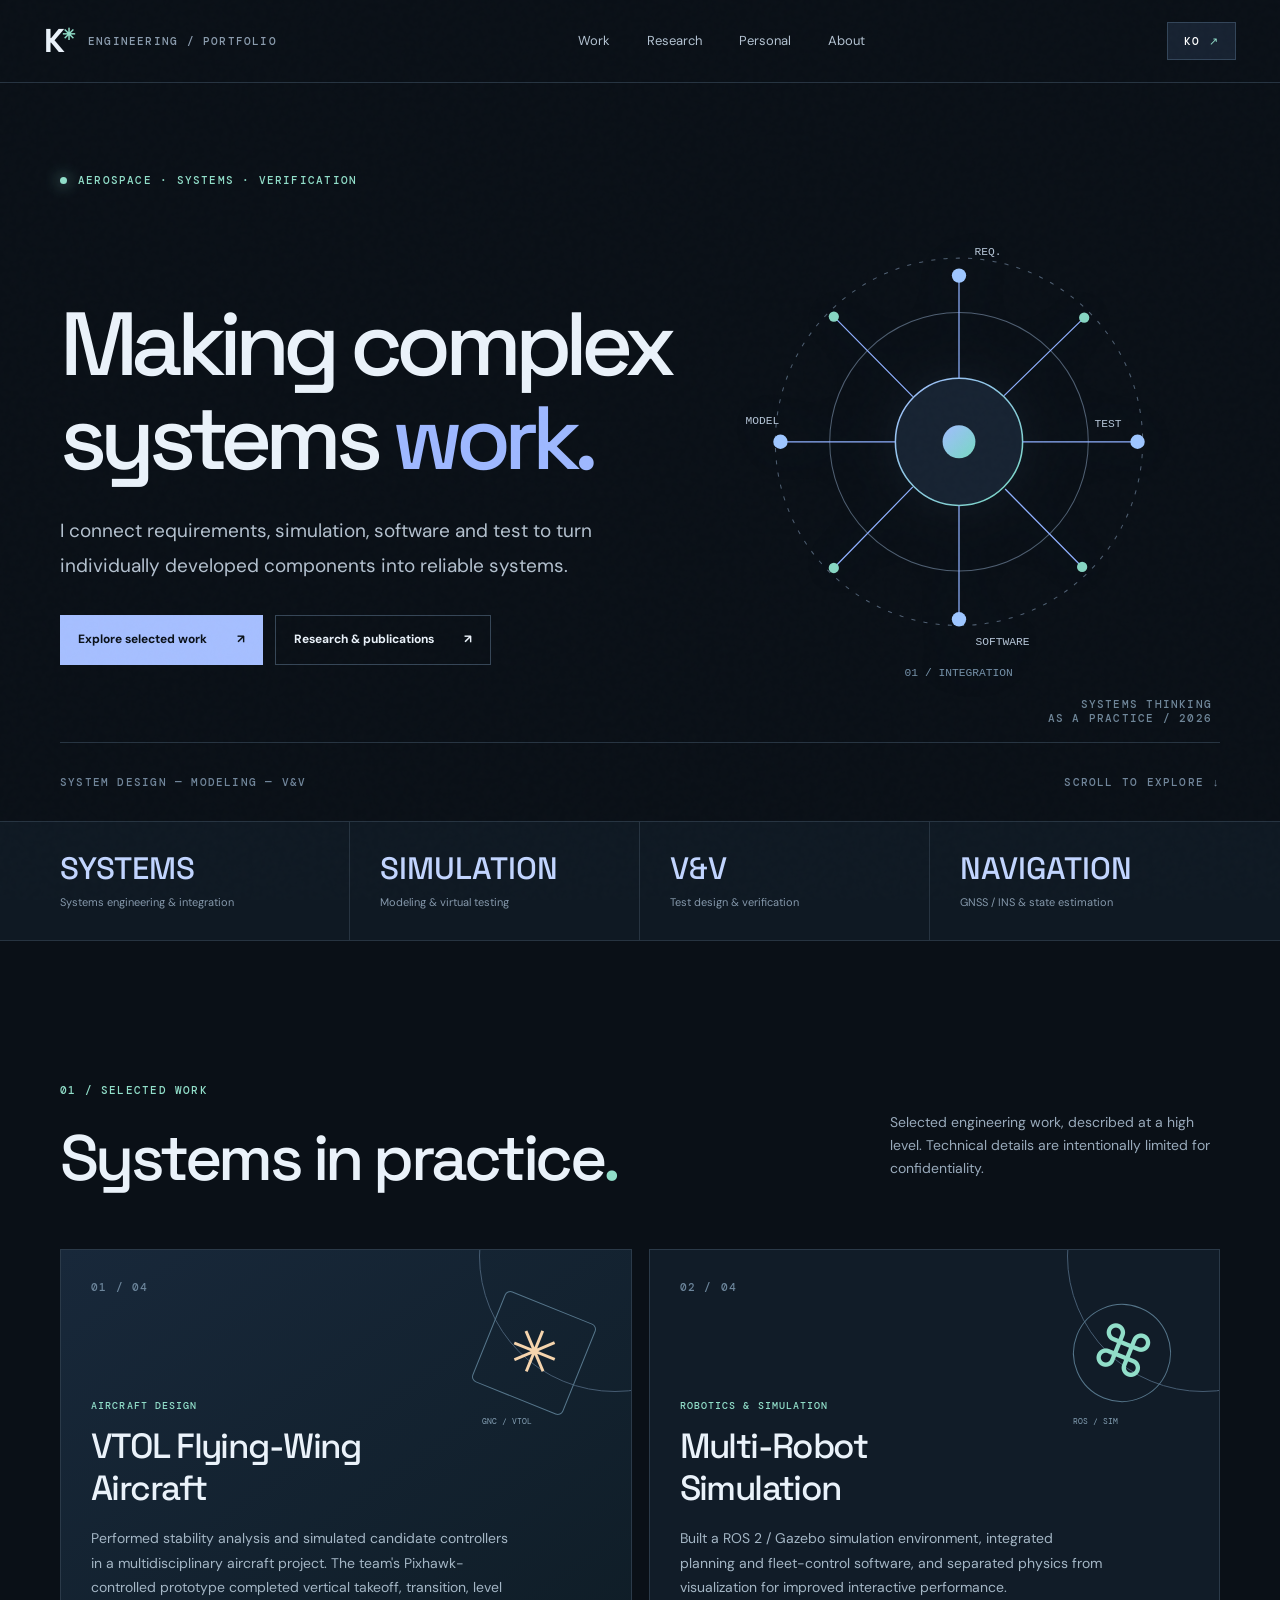
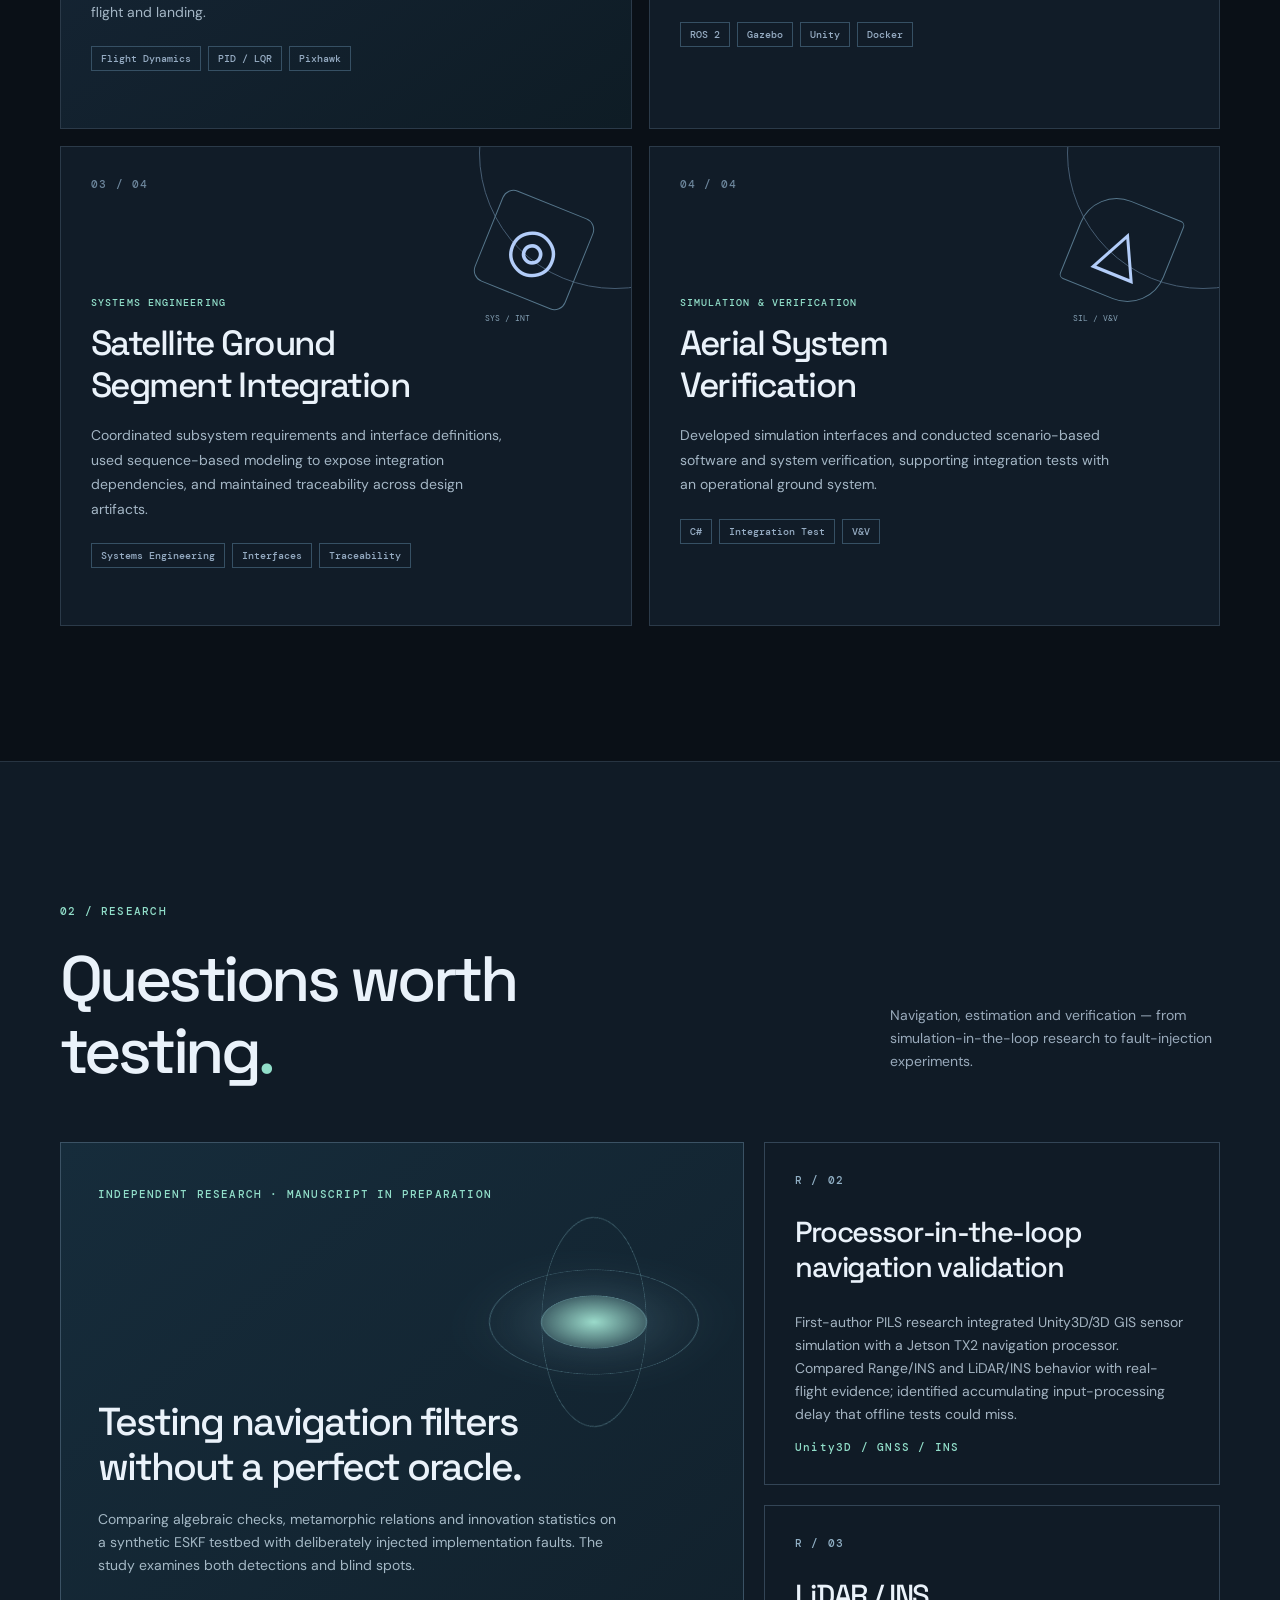
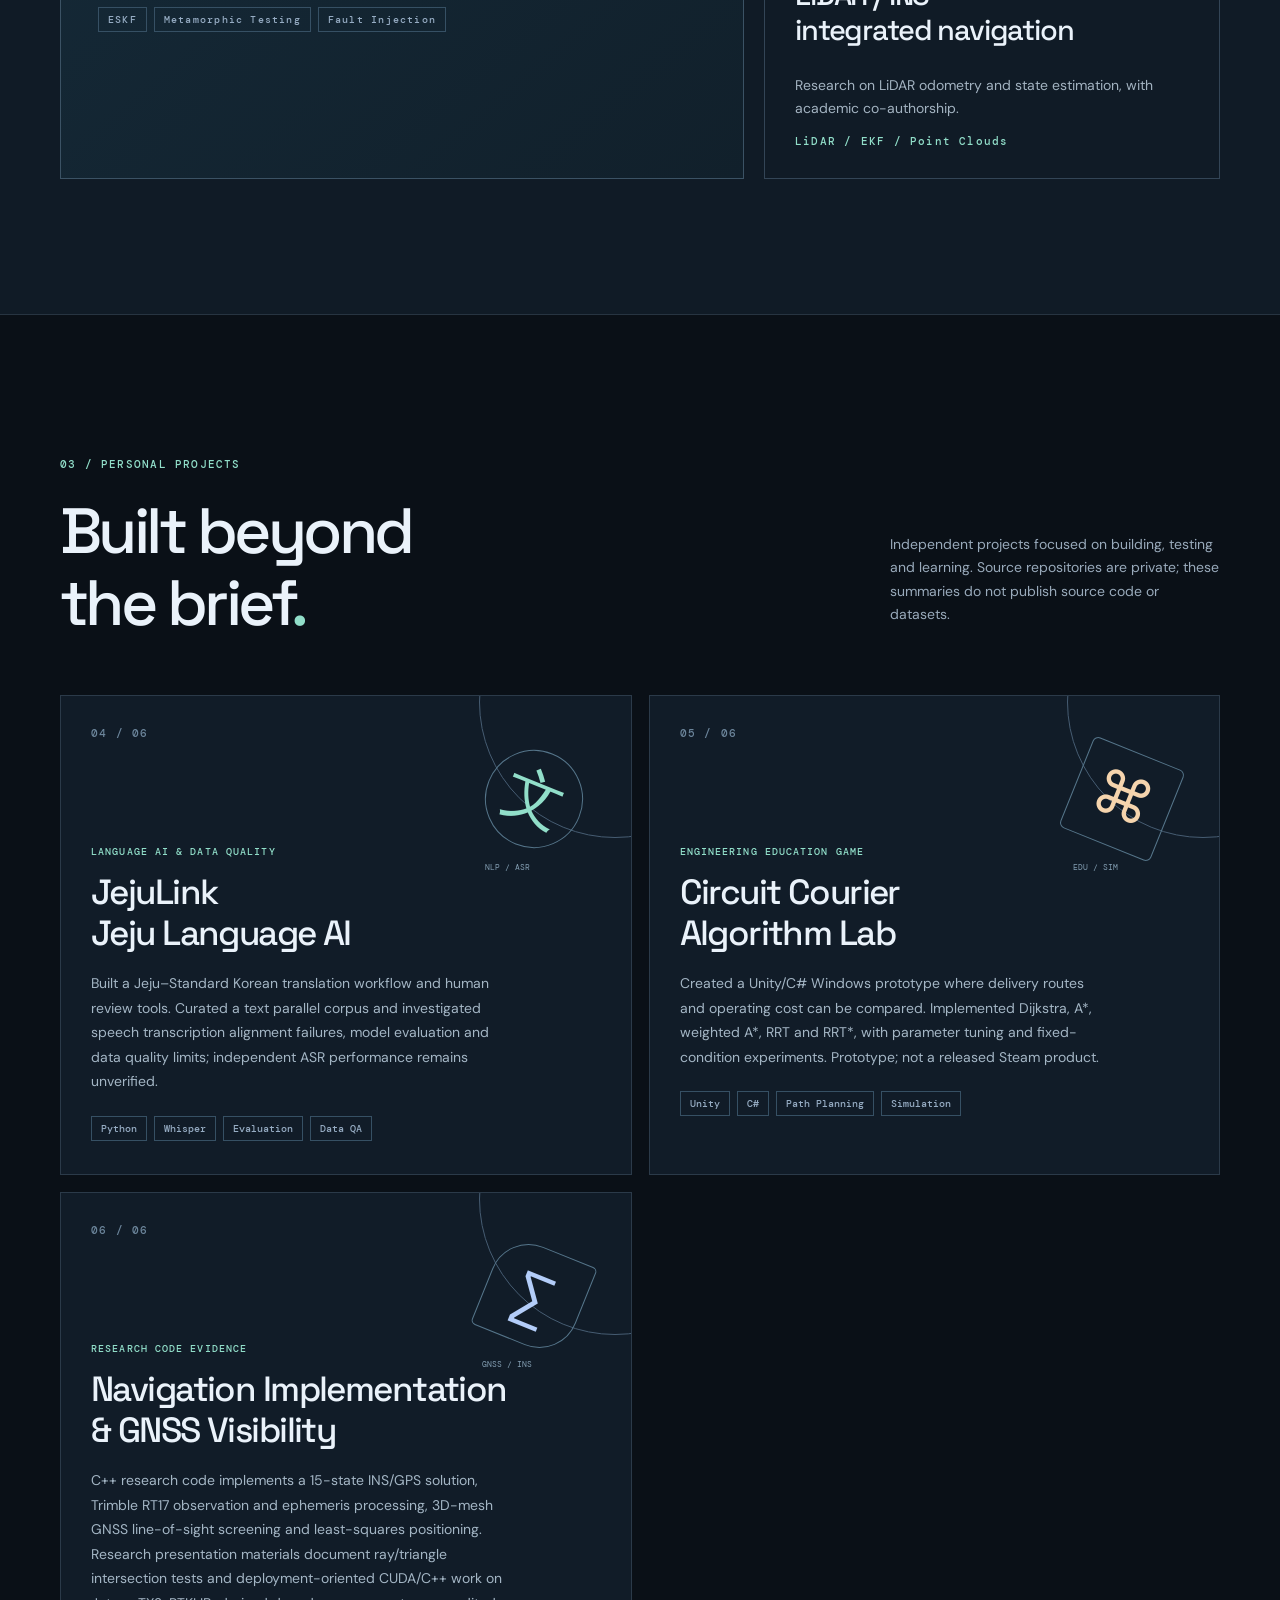
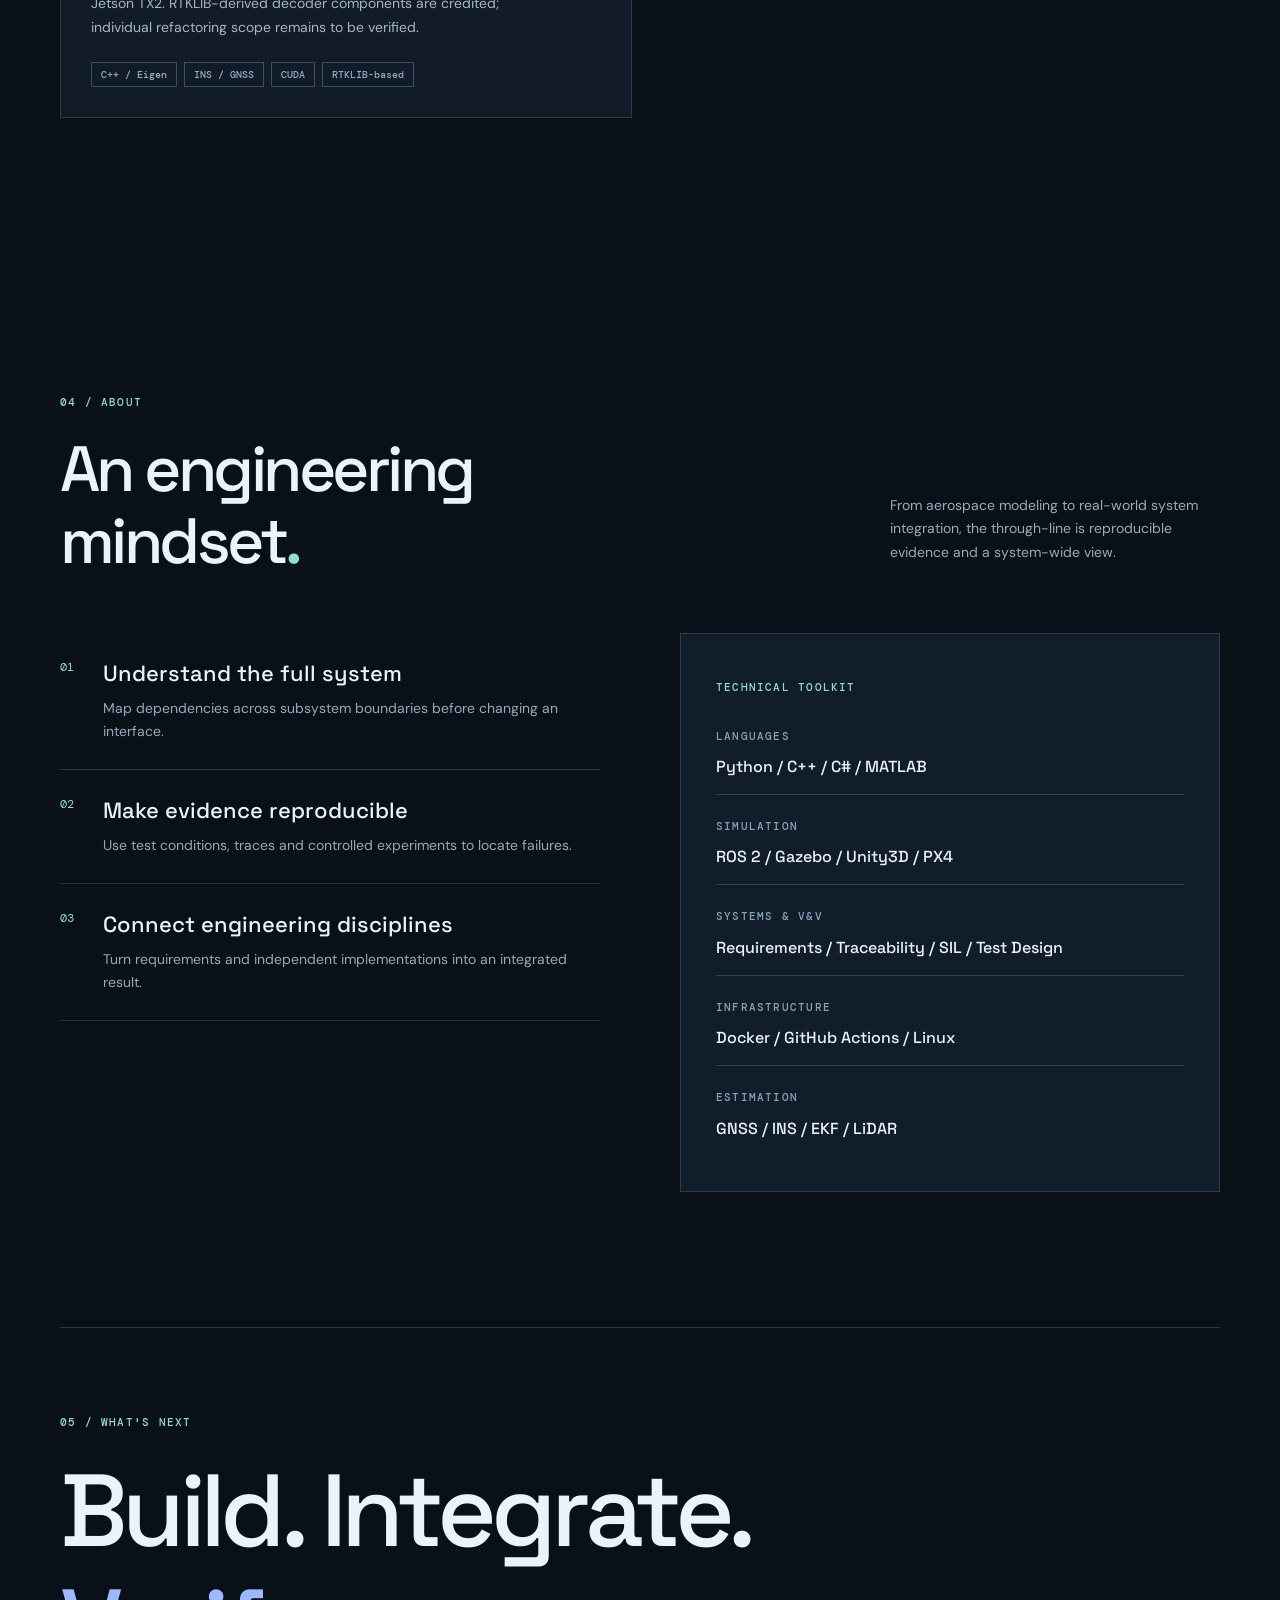
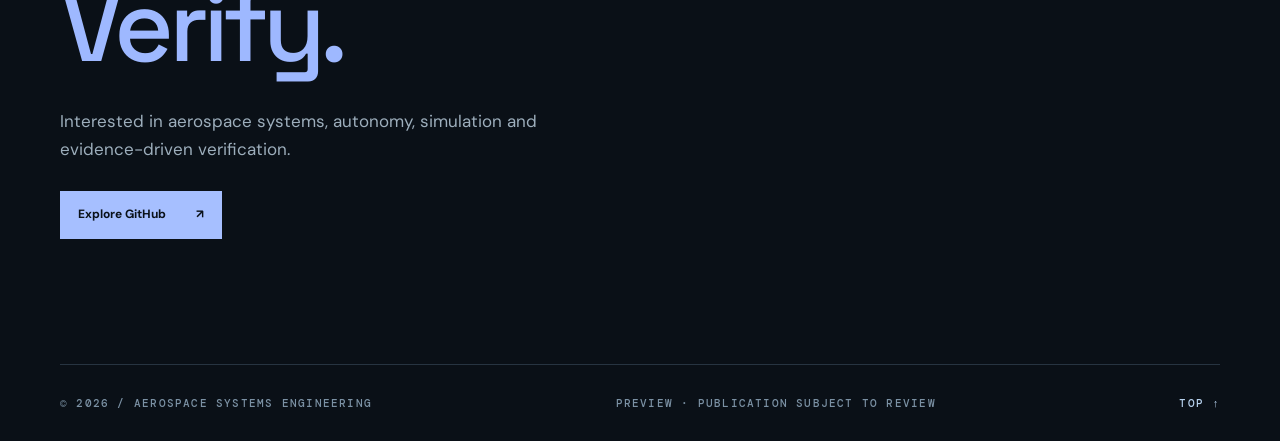
==== commit ba42f0ae: "refine hero skill strip with four meaningful engineering specialties" ====
--- a/index.html
+++ b/index.html
@@ -11,7 +11,7 @@
 <header class="topbar"><a href="#top" class="brand"><span class="brandmark">K<span class="asterisk">✳</span></span><span class="brandcaption">ENGINEERING / PORTFOLIO</span></a><nav aria-label="Main navigation"><a href="#work" data-en="Work" data-ko="프로젝트">Work</a><a href="#research" data-en="Research" data-ko="연구">Research</a><a href="#personal" data-en="Personal" data-ko="개인 프로젝트">Personal</a><a href="#about" data-en="About" data-ko="소개">About</a></nav><button class="language" id="langToggle" aria-label="Switch language">KO <span>↗</span></button></header>
 <main id="top">
 <section class="hero wrap"><div class="hero-eyebrow"><span class="live-dot"></span><span data-en="AEROSPACE · SYSTEMS · VERIFICATION" data-ko="항공우주 · 체계종합 · 시험검증">AEROSPACE · SYSTEMS · VERIFICATION</span></div><div class="hero-main"><div><h1 data-en="Making complex<br>systems <em>work.</em>" data-ko="복잡한 체계를<br><em>하나의 시스템으로.</em>">Making complex<br>systems <em>work.</em></h1><p class="intro" data-en="I connect requirements, simulation, software and test to turn individually developed components into reliable systems." data-ko="요구사항, 시뮬레이션, 소프트웨어, 시험을 연결해 개별 구성요소를 신뢰할 수 있는 하나의 시스템으로 통합합니다.">I connect requirements, simulation, software and test to turn individually developed components into reliable systems.</p><div class="hero-actions"><a class="button primary" href="#work"><span data-en="Explore selected work" data-ko="프로젝트 살펴보기">Explore selected work</span> <span>↗</span></a><a class="button subtle" href="#research"><span data-en="Research & publications" data-ko="연구 및 논문">Research & publications</span> <span>↗</span></a></div></div><div class="hero-art" aria-label="Abstract systems diagram"><svg viewBox="0 0 460 480" fill="none" xmlns="http://www.w3.org/2000/svg"><defs><linearGradient id="g" x1="0" y1="0" x2="1" y2="1"><stop stop-color="#a2bdff"/><stop offset="1" stop-color="#77d8c2"/></linearGradient></defs><circle cx="230" cy="222" r="179" stroke="#4f5f72" stroke-width="1" stroke-dasharray="4 8"/><circle cx="230" cy="222" r="126" stroke="#4f5f72"/><circle cx="230" cy="222" r="62" fill="#172332" stroke="url(#g)" stroke-width="1.5"/><circle cx="230" cy="222" r="16" fill="url(#g)"/><g stroke="#8fb0ff" stroke-width="1.2"><path d="M230 160V60M292 222H404M230 284V395M168 222H56M185 178L108 100M274 177L352 101M275 268L350 344M185 266L108 345"/></g><g fill="#9ec6ff"><circle cx="230" cy="60" r="7"/><circle cx="404" cy="222" r="7"/><circle cx="230" cy="395" r="7"/><circle cx="56" cy="222" r="7"/></g><g fill="#87d6c3"><circle cx="108" cy="100" r="5"/><circle cx="352" cy="101" r="5"/><circle cx="350" cy="344" r="5"/><circle cx="108" cy="345" r="5"/></g><g font-size="11" font-family="monospace" fill="#b4c4d6"><text x="245" y="40">REQ.</text><text x="362" y="208">TEST</text><text x="246" y="420">SOFTWARE</text><text x="22" y="205">MODEL</text><text x="177" y="450" fill="#7490a8">01 / INTEGRATION</text></g></svg><span class="art-label">SYSTEMS THINKING<br>AS A PRACTICE / 2026</span></div></div><div class="hero-bottom"><span data-en="SYSTEM DESIGN — MODELING — V&V" data-ko="시스템 설계 — 모델링 — 시험검증">SYSTEM DESIGN — MODELING — V&V</span><span>SCROLL TO EXPLORE ↓</span></div></section>
-<section class="strip"><div class="wrap stats"><div><b>04</b><span data-en="Focus areas" data-ko="핵심 역량 영역">Focus areas</span></div><div><b>03</b><span data-en="Professional project areas" data-ko="현업 프로젝트 분야">Professional project areas</span></div><div><b>ESKF</b><span data-en="Verification research" data-ko="항법 검증 연구">Verification research</span></div><div><b>VTOL</b><span data-en="Aircraft design & flight test" data-ko="기체 설계와 비행시험">Aircraft design & flight test</span></div></div></section>
+<section class="strip"><div class="wrap stats"><div><b>SYSTEMS</b><span data-en="Systems engineering & integration" data-ko="체계설계 및 시스템 통합">Systems engineering & integration</span></div><div><b>SIMULATION</b><span data-en="Modeling & virtual testing" data-ko="모델링 및 시뮬레이션">Modeling & virtual testing</span></div><div><b>V&amp;V</b><span data-en="Test design & verification" data-ko="시험 설계 및 검증">Test design & verification</span></div><div><b>NAVIGATION</b><span data-en="GNSS / INS & state estimation" data-ko="GNSS / INS 및 상태추정">GNSS / INS & state estimation</span></div></div></section>
 <section class="section wrap" id="work"><div class="section-heading"><div><span class="overline">01 / SELECTED WORK</span><h2 data-en="Systems in practice<span>.</span>" data-ko="경험으로 만든 체계<span>.</span>">Systems in practice<span>.</span></h2></div><p data-en="Selected engineering work, described at a high level. Technical details are intentionally limited for confidentiality." data-ko="공개 가능한 범위의 경험만 일반화해 소개합니다. 업무 관련 기술 세부사항은 의도적으로 제외했습니다.">Selected engineering work, described at a high level. Technical details are intentionally limited for confidentiality.</p></div><div class="projects">
 <article class="project featured"><div class="project-number">01 / 04</div><div class="project-icon flight"><span>✳</span><small>GNC / VTOL</small></div><div class="project-body"><p class="project-kicker" data-en="AIRCRAFT DESIGN" data-ko="비행체 설계">AIRCRAFT DESIGN</p><h3 data-en="VTOL Flying-Wing<br>Aircraft" data-ko="VTOL Flying-Wing<br>비행체">VTOL Flying-Wing<br>Aircraft</h3><p data-en="Performed stability analysis and simulated candidate controllers in a multidisciplinary aircraft project. The team's Pixhawk-controlled prototype completed vertical takeoff, transition, level flight and landing." data-ko="팀 설계 프로젝트에서 안정성 분석과 제어기 시뮬레이션을 수행했습니다. Pixhawk 기반 기체는 수직이륙, 천이, 수평비행, 착륙에 성공했습니다.">Performed stability analysis and simulated candidate controllers in a multidisciplinary aircraft project. The team's Pixhawk-controlled prototype completed vertical takeoff, transition, level flight and landing.</p><div class="chips"><span>Flight Dynamics</span><span>PID / LQR</span><span>Pixhawk</span></div></div></article>
 <article class="project"><div class="project-number">02 / 04</div><div class="project-icon robot"><span>⌘</span><small>ROS / SIM</small></div><div class="project-body"><p class="project-kicker" data-en="ROBOTICS & SIMULATION" data-ko="로보틱스 및 시뮬레이션">ROBOTICS & SIMULATION</p><h3 data-en="Multi-Robot<br>Simulation" data-ko="다중 로봇<br>통합시뮬레이션">Multi-Robot<br>Simulation</h3><p data-en="Built a ROS 2 / Gazebo simulation environment, integrated planning and fleet-control software, and separated physics from visualization for improved interactive performance." data-ko="ROS 2/Gazebo 시뮬레이션을 개발하고 경로계획/관제 시스템을 연동했습니다. 물리 연산과 시각화를 분리해 실행 성능을 개선했습니다.">Built a ROS 2 / Gazebo simulation environment, integrated planning and fleet-control software, and separated physics from visualization for improved interactive performance.</p><div class="chips"><span>ROS 2</span><span>Gazebo</span><span>Unity</span><span>Docker</span></div></div></article>
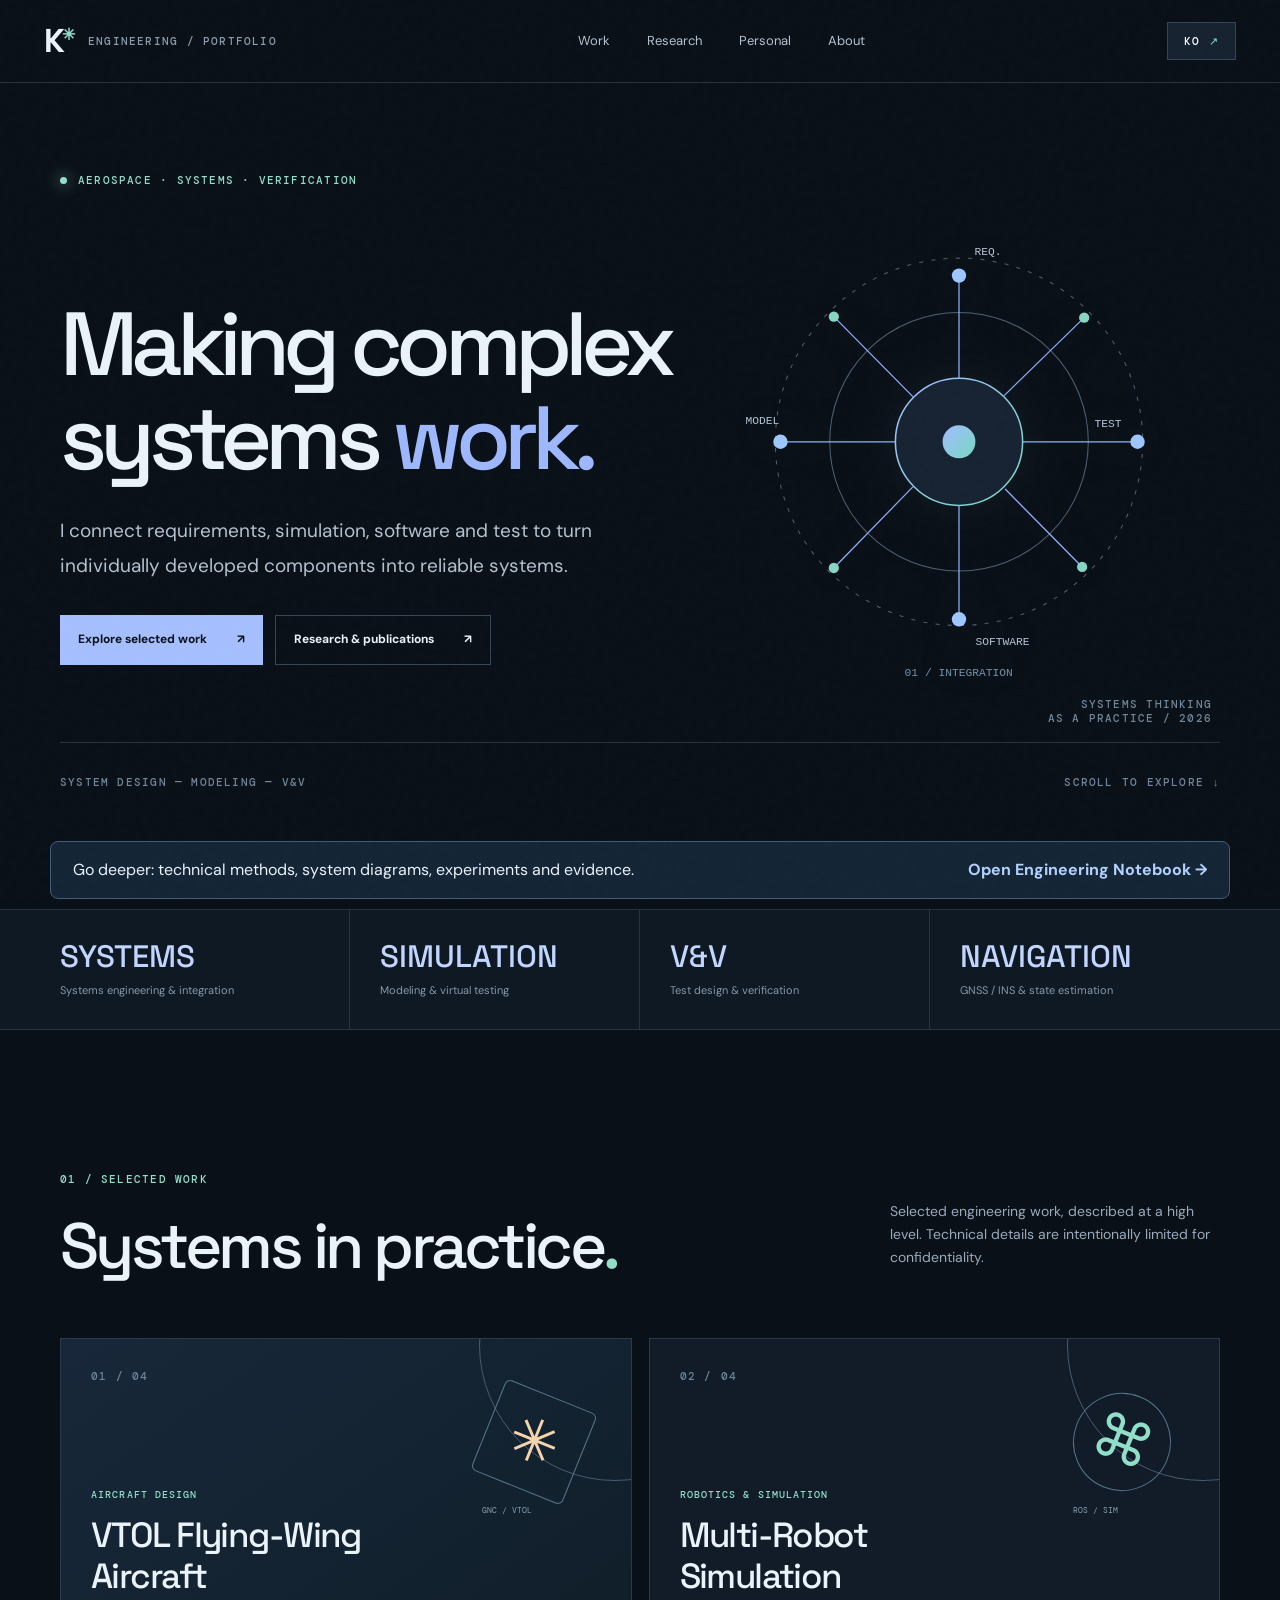
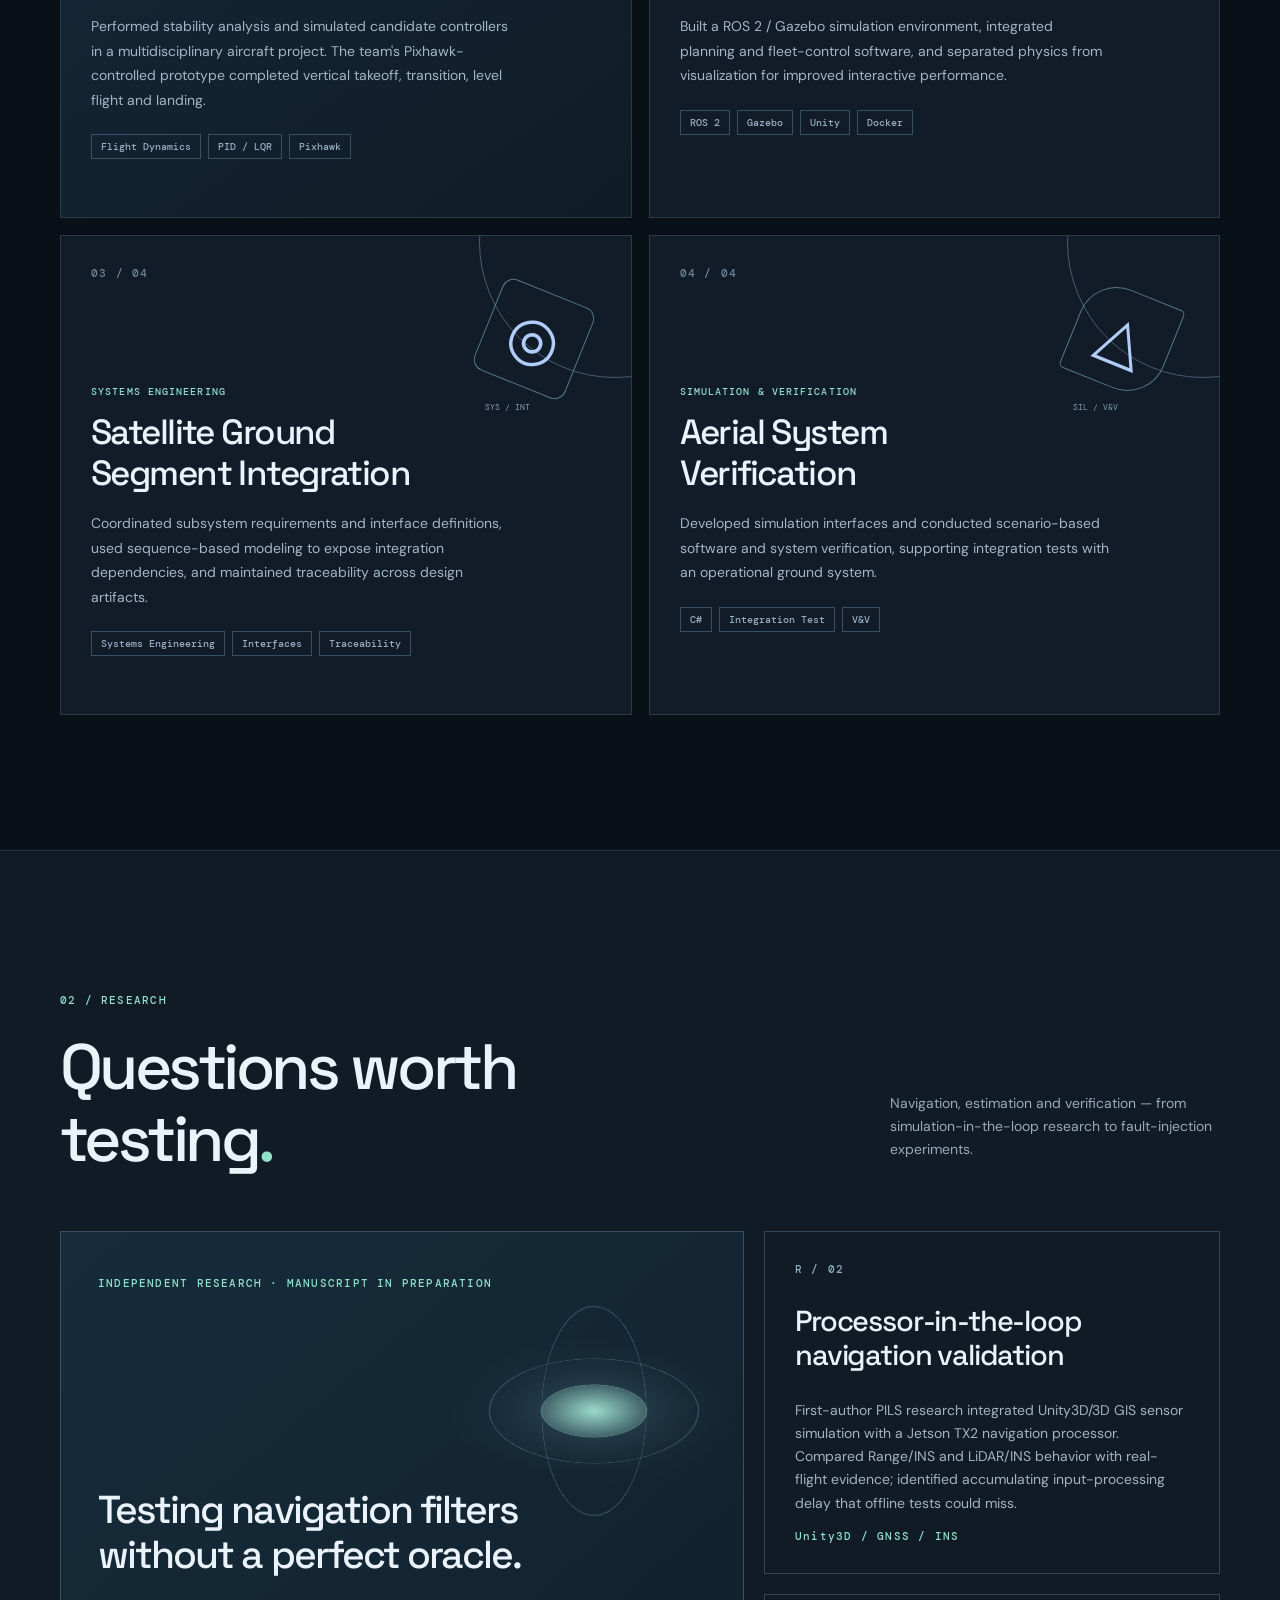
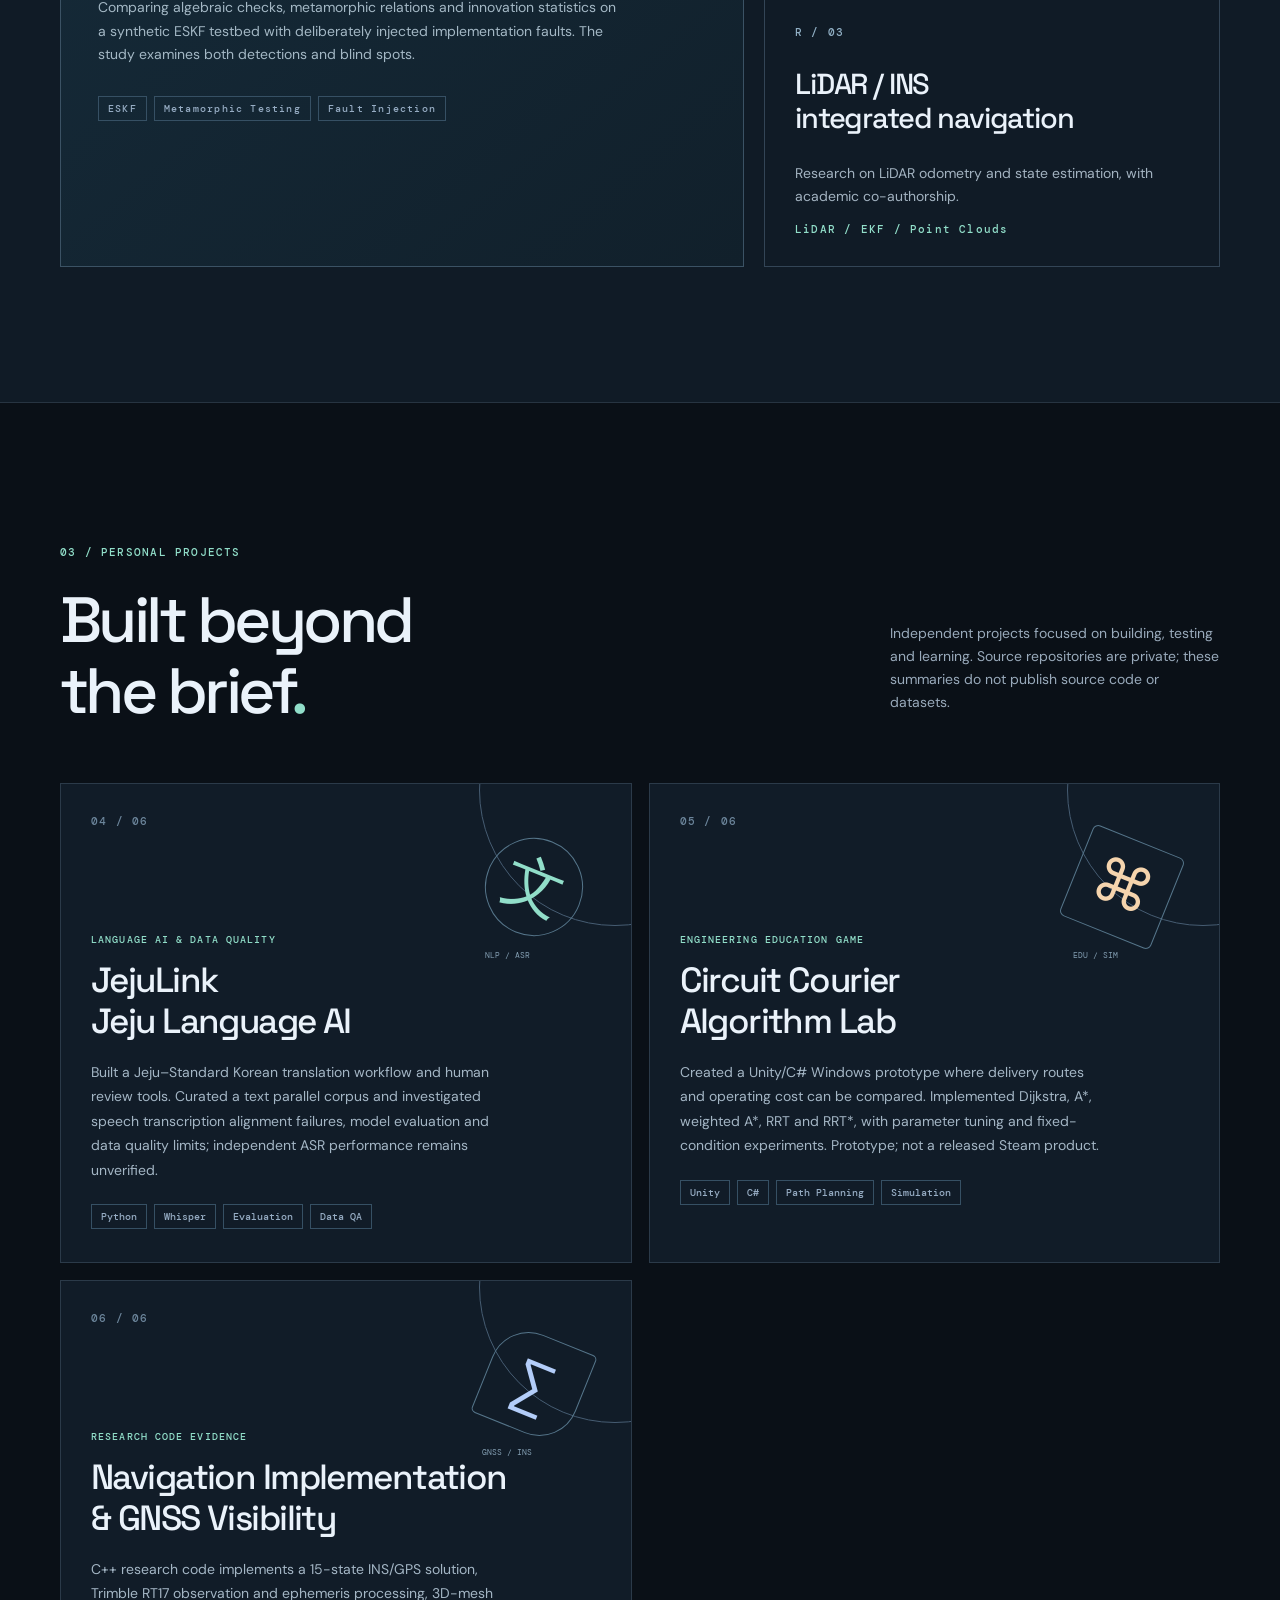
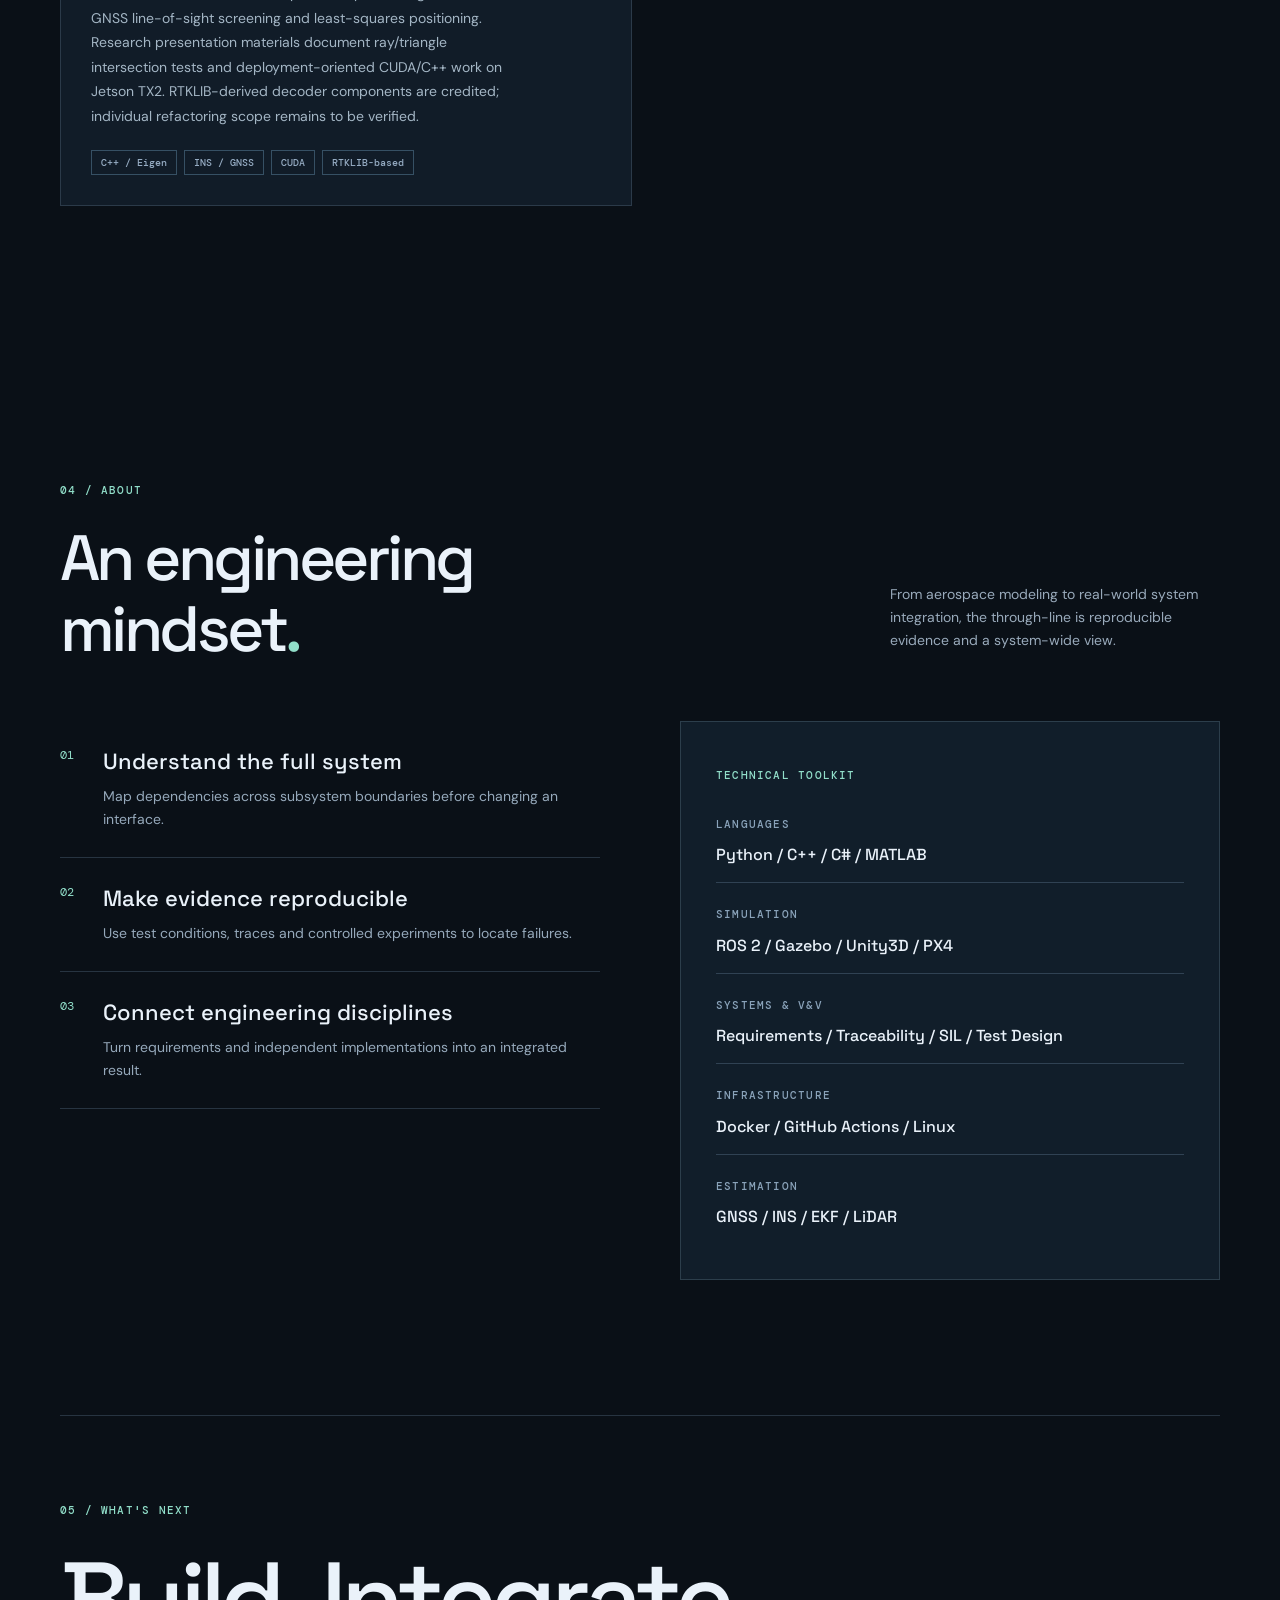
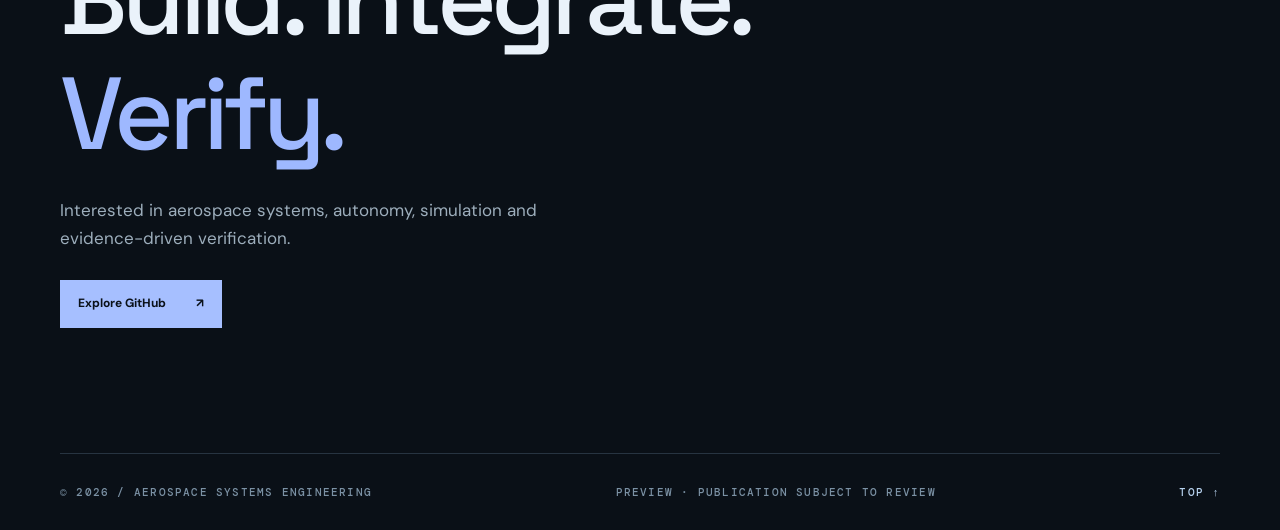
==== commit 374c8530: "feat: link technical notebook from portfolio homepage" ====
--- a/index.html
+++ b/index.html
@@ -11,7 +11,7 @@
 <header class="topbar"><a href="#top" class="brand"><span class="brandmark">K<span class="asterisk">✳</span></span><span class="brandcaption">ENGINEERING / PORTFOLIO</span></a><nav aria-label="Main navigation"><a href="#work" data-en="Work" data-ko="프로젝트">Work</a><a href="#research" data-en="Research" data-ko="연구">Research</a><a href="#personal" data-en="Personal" data-ko="개인 프로젝트">Personal</a><a href="#about" data-en="About" data-ko="소개">About</a></nav><button class="language" id="langToggle" aria-label="Switch language">KO <span>↗</span></button></header>
 <main id="top">
 <section class="hero wrap"><div class="hero-eyebrow"><span class="live-dot"></span><span data-en="AEROSPACE · SYSTEMS · VERIFICATION" data-ko="항공우주 · 체계종합 · 시험검증">AEROSPACE · SYSTEMS · VERIFICATION</span></div><div class="hero-main"><div><h1 data-en="Making complex<br>systems <em>work.</em>" data-ko="복잡한 체계를<br><em>하나의 시스템으로.</em>">Making complex<br>systems <em>work.</em></h1><p class="intro" data-en="I connect requirements, simulation, software and test to turn individually developed components into reliable systems." data-ko="요구사항, 시뮬레이션, 소프트웨어, 시험을 연결해 개별 구성요소를 신뢰할 수 있는 하나의 시스템으로 통합합니다.">I connect requirements, simulation, software and test to turn individually developed components into reliable systems.</p><div class="hero-actions"><a class="button primary" href="#work"><span data-en="Explore selected work" data-ko="프로젝트 살펴보기">Explore selected work</span> <span>↗</span></a><a class="button subtle" href="#research"><span data-en="Research & publications" data-ko="연구 및 논문">Research & publications</span> <span>↗</span></a></div></div><div class="hero-art" aria-label="Abstract systems diagram"><svg viewBox="0 0 460 480" fill="none" xmlns="http://www.w3.org/2000/svg"><defs><linearGradient id="g" x1="0" y1="0" x2="1" y2="1"><stop stop-color="#a2bdff"/><stop offset="1" stop-color="#77d8c2"/></linearGradient></defs><circle cx="230" cy="222" r="179" stroke="#4f5f72" stroke-width="1" stroke-dasharray="4 8"/><circle cx="230" cy="222" r="126" stroke="#4f5f72"/><circle cx="230" cy="222" r="62" fill="#172332" stroke="url(#g)" stroke-width="1.5"/><circle cx="230" cy="222" r="16" fill="url(#g)"/><g stroke="#8fb0ff" stroke-width="1.2"><path d="M230 160V60M292 222H404M230 284V395M168 222H56M185 178L108 100M274 177L352 101M275 268L350 344M185 266L108 345"/></g><g fill="#9ec6ff"><circle cx="230" cy="60" r="7"/><circle cx="404" cy="222" r="7"/><circle cx="230" cy="395" r="7"/><circle cx="56" cy="222" r="7"/></g><g fill="#87d6c3"><circle cx="108" cy="100" r="5"/><circle cx="352" cy="101" r="5"/><circle cx="350" cy="344" r="5"/><circle cx="108" cy="345" r="5"/></g><g font-size="11" font-family="monospace" fill="#b4c4d6"><text x="245" y="40">REQ.</text><text x="362" y="208">TEST</text><text x="246" y="420">SOFTWARE</text><text x="22" y="205">MODEL</text><text x="177" y="450" fill="#7490a8">01 / INTEGRATION</text></g></svg><span class="art-label">SYSTEMS THINKING<br>AS A PRACTICE / 2026</span></div></div><div class="hero-bottom"><span data-en="SYSTEM DESIGN — MODELING — V&V" data-ko="시스템 설계 — 모델링 — 시험검증">SYSTEM DESIGN — MODELING — V&V</span><span>SCROLL TO EXPLORE ↓</span></div></section>
-<section class="strip"><div class="wrap stats"><div><b>SYSTEMS</b><span data-en="Systems engineering & integration" data-ko="체계설계 및 시스템 통합">Systems engineering & integration</span></div><div><b>SIMULATION</b><span data-en="Modeling & virtual testing" data-ko="모델링 및 시뮬레이션">Modeling & virtual testing</span></div><div><b>V&amp;V</b><span data-en="Test design & verification" data-ko="시험 설계 및 검증">Test design & verification</span></div><div><b>NAVIGATION</b><span data-en="GNSS / INS & state estimation" data-ko="GNSS / INS 및 상태추정">GNSS / INS & state estimation</span></div></div></section>
+<div class="explorer-notice" style="max-width:1180px;margin:20px auto 10px;padding:15px 22px;border:1px solid #415d77;background:#142536;border-radius:8px;display:flex;flex-wrap:wrap;justify-content:space-between;gap:12px;align-items:center"><span data-en="Go deeper: technical methods, system diagrams, experiments and evidence." data-ko="기술 상세 보기: 알고리즘·설계도·실험조건·검증 결과를 탐색하세요.">Go deeper: technical methods, system diagrams, experiments and evidence.</span><a href="explorer.html" style="color:#b4d1ff;font-weight:700" data-en="Open Engineering Notebook →" data-ko="기술 노트북 열기 →">Open Engineering Notebook →</a></div><section class="strip"><div class="wrap stats"><div><b>SYSTEMS</b><span data-en="Systems engineering & integration" data-ko="체계설계 및 시스템 통합">Systems engineering & integration</span></div><div><b>SIMULATION</b><span data-en="Modeling & virtual testing" data-ko="모델링 및 시뮬레이션">Modeling & virtual testing</span></div><div><b>V&amp;V</b><span data-en="Test design & verification" data-ko="시험 설계 및 검증">Test design & verification</span></div><div><b>NAVIGATION</b><span data-en="GNSS / INS & state estimation" data-ko="GNSS / INS 및 상태추정">GNSS / INS & state estimation</span></div></div></section>
 <section class="section wrap" id="work"><div class="section-heading"><div><span class="overline">01 / SELECTED WORK</span><h2 data-en="Systems in practice<span>.</span>" data-ko="경험으로 만든 체계<span>.</span>">Systems in practice<span>.</span></h2></div><p data-en="Selected engineering work, described at a high level. Technical details are intentionally limited for confidentiality." data-ko="공개 가능한 범위의 경험만 일반화해 소개합니다. 업무 관련 기술 세부사항은 의도적으로 제외했습니다.">Selected engineering work, described at a high level. Technical details are intentionally limited for confidentiality.</p></div><div class="projects">
 <article class="project featured"><div class="project-number">01 / 04</div><div class="project-icon flight"><span>✳</span><small>GNC / VTOL</small></div><div class="project-body"><p class="project-kicker" data-en="AIRCRAFT DESIGN" data-ko="비행체 설계">AIRCRAFT DESIGN</p><h3 data-en="VTOL Flying-Wing<br>Aircraft" data-ko="VTOL Flying-Wing<br>비행체">VTOL Flying-Wing<br>Aircraft</h3><p data-en="Performed stability analysis and simulated candidate controllers in a multidisciplinary aircraft project. The team's Pixhawk-controlled prototype completed vertical takeoff, transition, level flight and landing." data-ko="팀 설계 프로젝트에서 안정성 분석과 제어기 시뮬레이션을 수행했습니다. Pixhawk 기반 기체는 수직이륙, 천이, 수평비행, 착륙에 성공했습니다.">Performed stability analysis and simulated candidate controllers in a multidisciplinary aircraft project. The team's Pixhawk-controlled prototype completed vertical takeoff, transition, level flight and landing.</p><div class="chips"><span>Flight Dynamics</span><span>PID / LQR</span><span>Pixhawk</span></div></div></article>
 <article class="project"><div class="project-number">02 / 04</div><div class="project-icon robot"><span>⌘</span><small>ROS / SIM</small></div><div class="project-body"><p class="project-kicker" data-en="ROBOTICS & SIMULATION" data-ko="로보틱스 및 시뮬레이션">ROBOTICS & SIMULATION</p><h3 data-en="Multi-Robot<br>Simulation" data-ko="다중 로봇<br>통합시뮬레이션">Multi-Robot<br>Simulation</h3><p data-en="Built a ROS 2 / Gazebo simulation environment, integrated planning and fleet-control software, and separated physics from visualization for improved interactive performance." data-ko="ROS 2/Gazebo 시뮬레이션을 개발하고 경로계획/관제 시스템을 연동했습니다. 물리 연산과 시각화를 분리해 실행 성능을 개선했습니다.">Built a ROS 2 / Gazebo simulation environment, integrated planning and fleet-control software, and separated physics from visualization for improved interactive performance.</p><div class="chips"><span>ROS 2</span><span>Gazebo</span><span>Unity</span><span>Docker</span></div></div></article>
